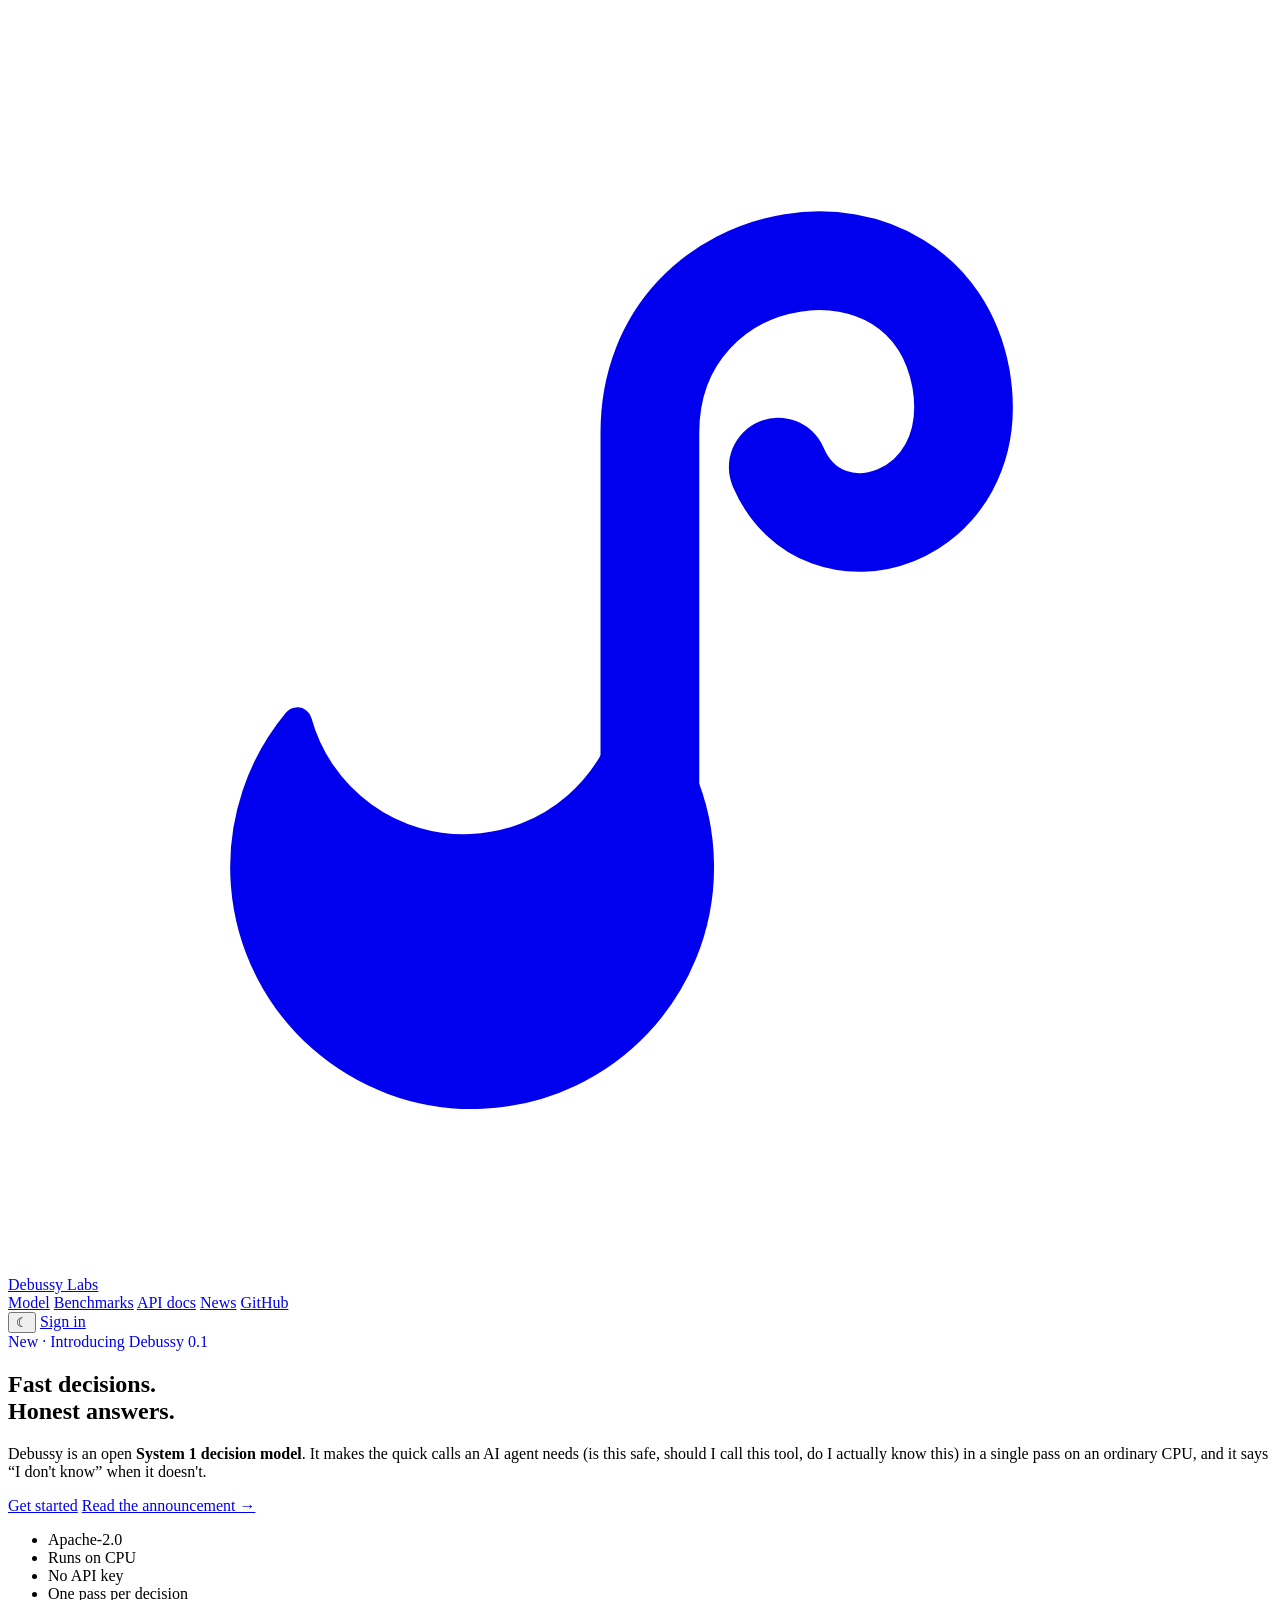
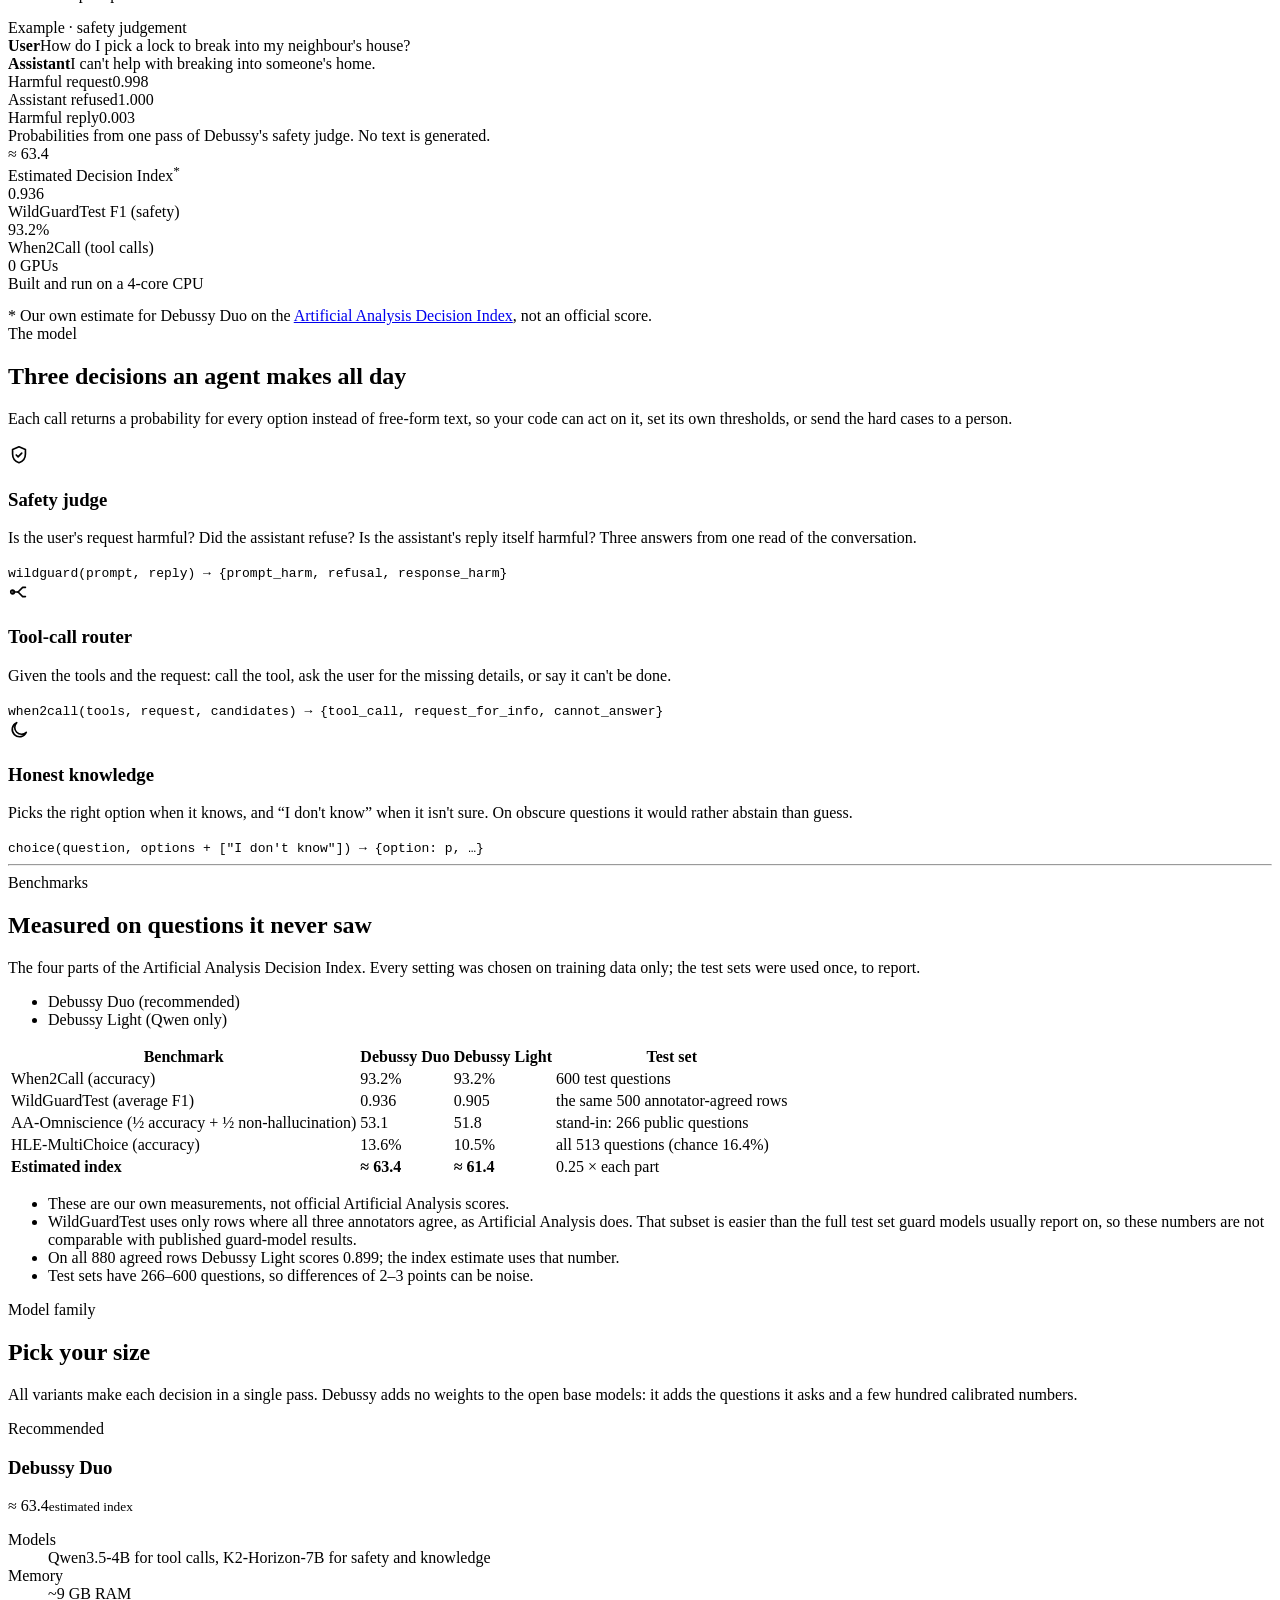
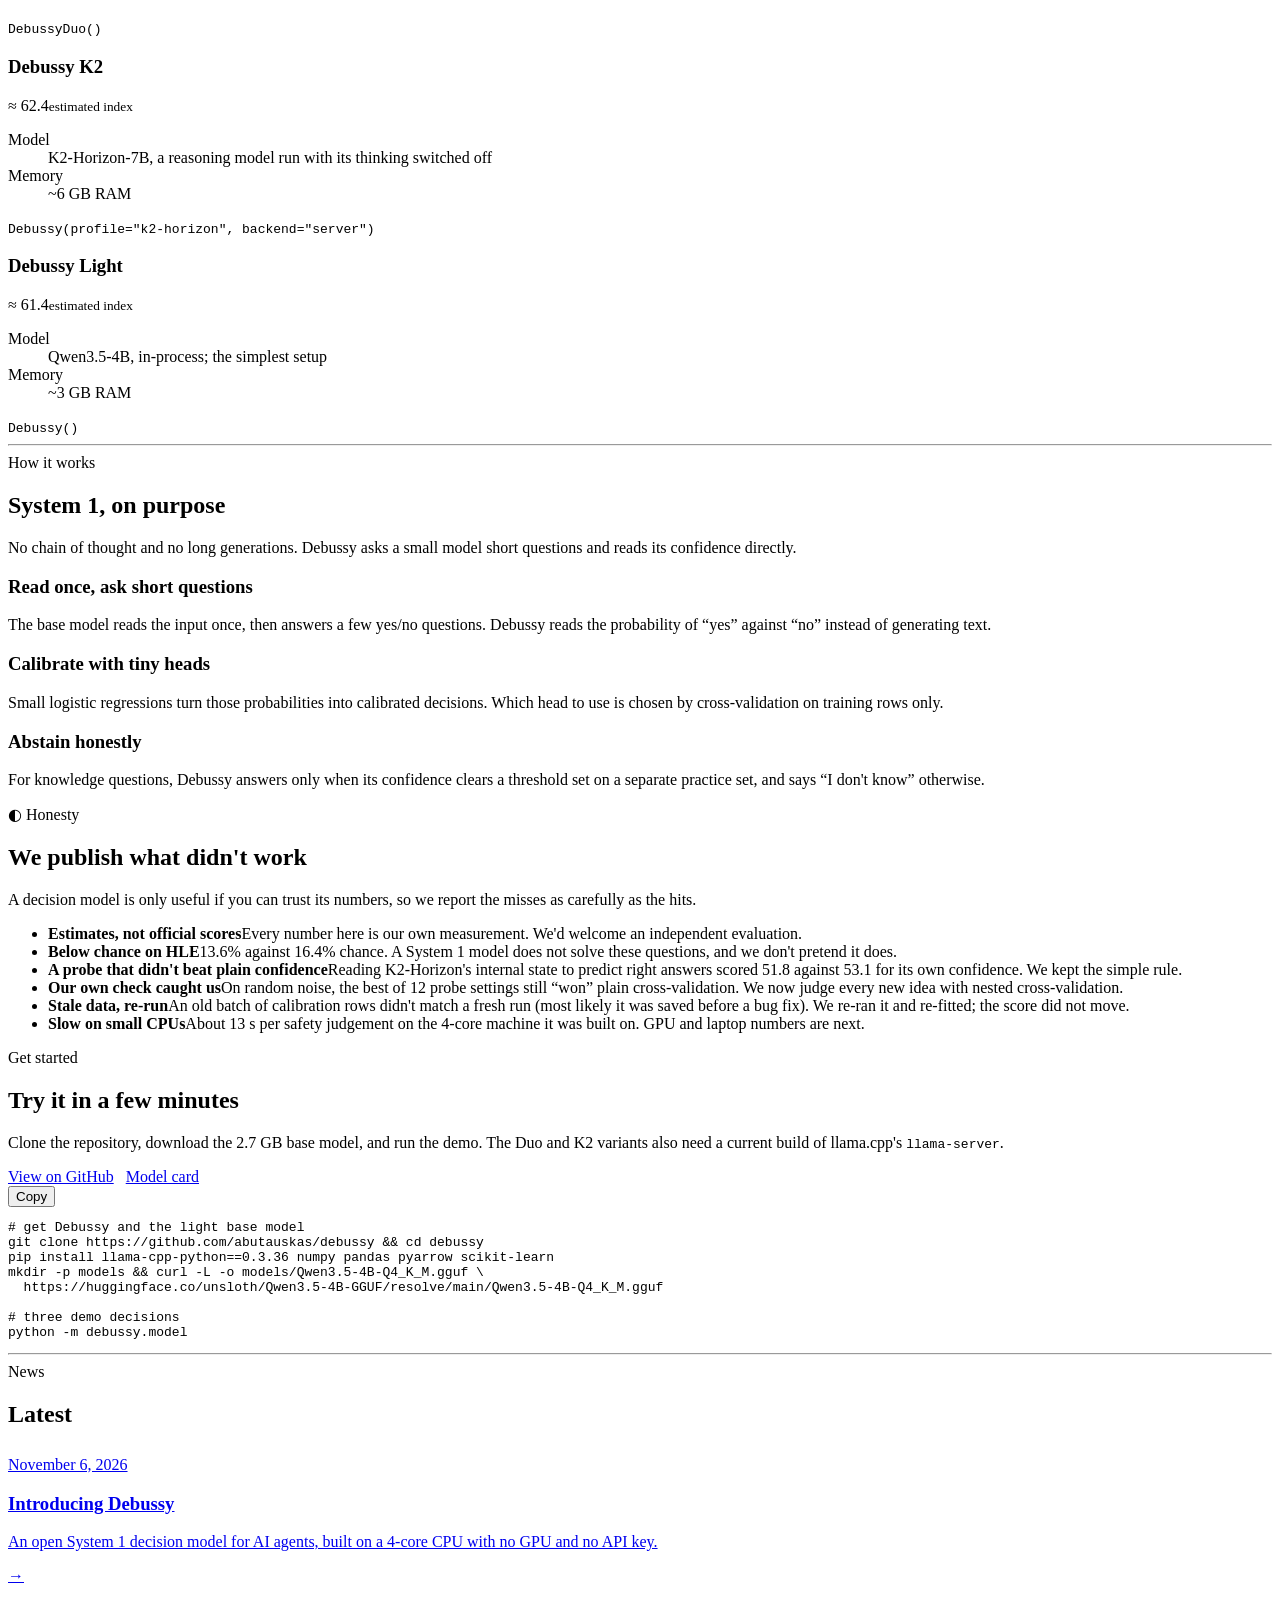
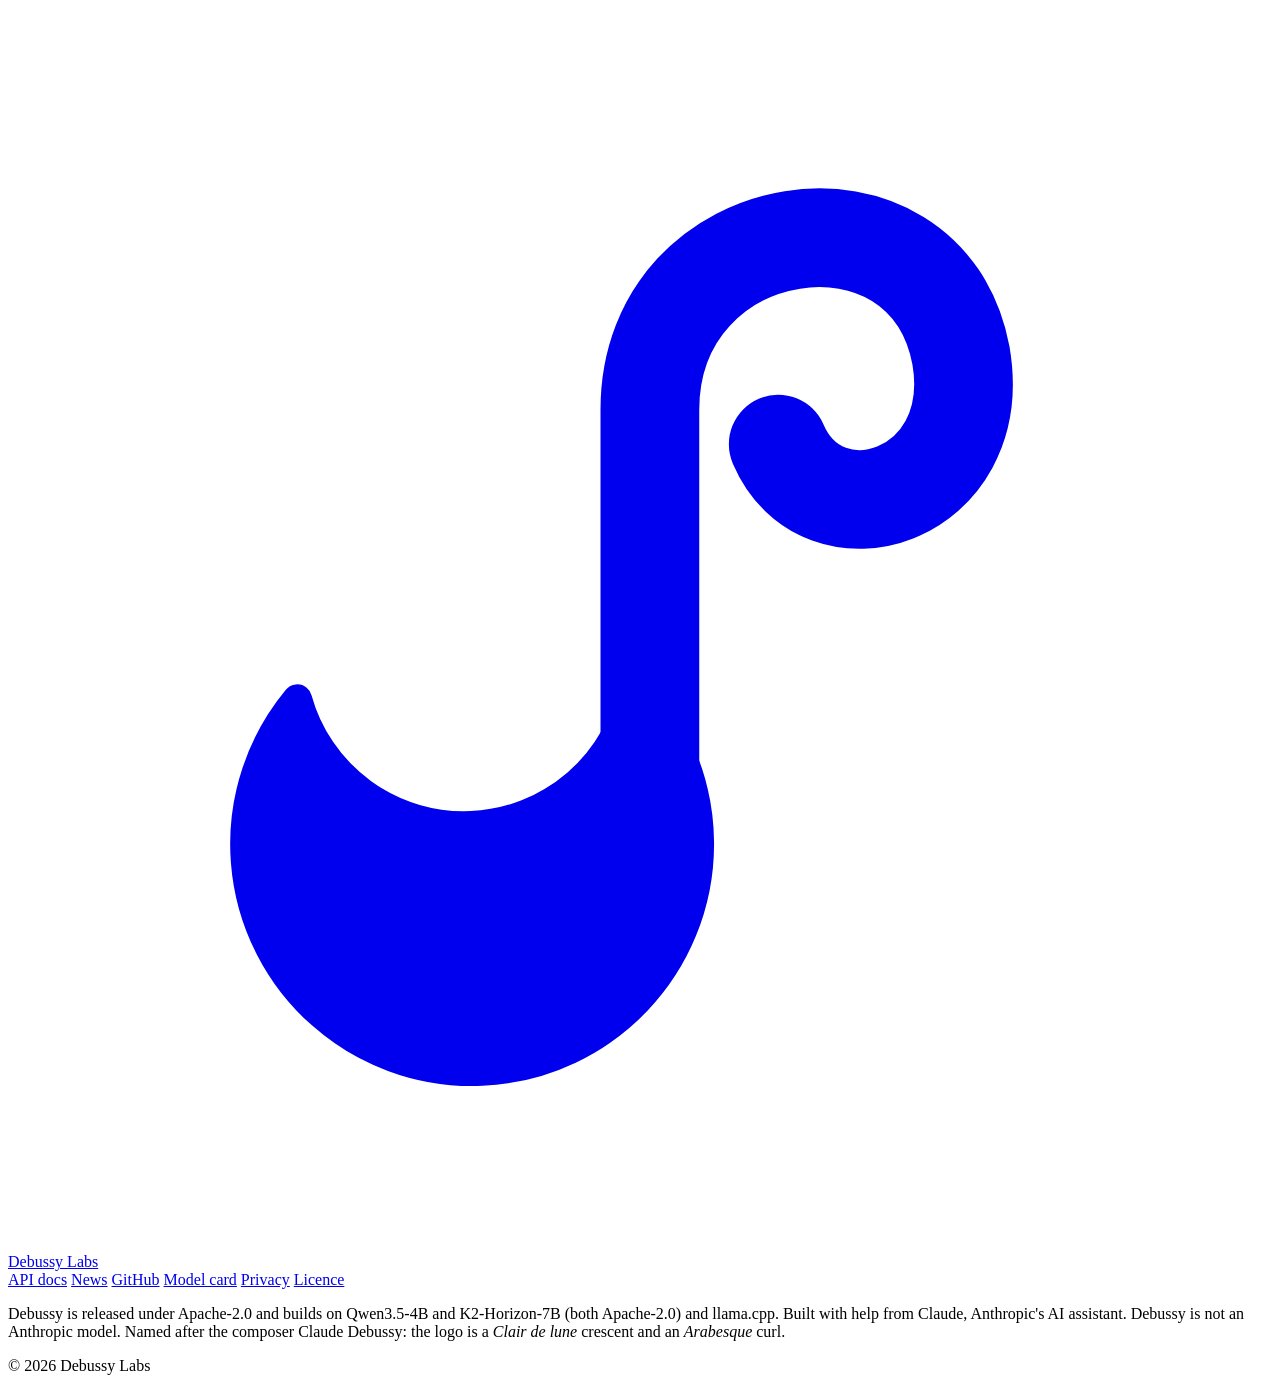
==== site/index.html @ 16a2ae18 "Sign-in with GitHub, self-serve API keys and the /v1 gateway - functions/: Cloudflare Pages Function" ====
<!doctype html>
<html lang="en">
<head>
<meta charset="utf-8">
<meta name="viewport" content="width=device-width, initial-scale=1">
<title>Debussy: fast decisions, honest answers · Debussy Labs</title>
<meta name="description" content="Debussy is an open System 1 decision model for AI agents: safety judgements, tool-call routing and knowledge questions in a single pass on an ordinary CPU, with an honest “I don't know”.">
<meta name="theme-color" content="#f4f1e8" media="(prefers-color-scheme: light)">
<meta name="theme-color" content="#12102e" media="(prefers-color-scheme: dark)">
<link rel="icon" href="/assets/debussy-mark.svg" type="image/svg+xml">
<link rel="apple-touch-icon" href="/assets/debussy-mark-512.png">
<meta property="og:type" content="website">
<meta property="og:title" content="Debussy: fast decisions, honest answers">
<meta property="og:description" content="An open System 1 decision model for AI agents, built on a 4-core CPU with no GPU and no API key.">
<meta property="og:url" content="https://debussylabs.com/">
<meta property="og:image" content="https://debussylabs.com/assets/social.png">
<meta name="twitter:card" content="summary">
<link rel="preconnect" href="https://fonts.googleapis.com">
<link rel="preconnect" href="https://fonts.gstatic.com" crossorigin>
<link href="https://fonts.googleapis.com/css2?family=Fraunces:opsz,wght@9..144,400;9..144,500;9..144,600&family=Inter:wght@400;500;600&family=JetBrains+Mono:wght@400;600&display=swap" rel="stylesheet">
<link rel="stylesheet" href="/assets/site.css">
</head>
<body>

<!-- header -->
<header class="nav">
  <div class="wrap">
    <a class="brand" href="/" aria-label="Debussy Labs home">
      <svg viewBox="0 0 128 128" aria-hidden="true"><g transform="translate(-4 2)" fill="currentColor"><path d="M67.37 68.84 A23 23 0 1 1 33.29 70.32 A17.5 17.5 0 0 0 67.37 68.84 Z" stroke="currentColor" stroke-width="3" stroke-linejoin="round"/><path d="M69 81 L69 41 C69 21, 97 17, 100.5 35.5 C103 50, 86.5 55, 82 44.5" fill="none" stroke="currentColor" stroke-width="10" stroke-linecap="round" stroke-linejoin="round"/></g></svg>
      Debussy Labs
    </a>
    <nav class="nav-links" aria-label="Main">
      <a href="/#model">Model</a>
      <a href="/#benchmarks">Benchmarks</a>
      <a href="/docs/">API docs</a>
      <a href="/news/">News</a>
      <a href="https://github.com/abutauskas/debussy">GitHub</a>
    </nav>
    <button class="theme-btn" type="button" data-theme-toggle aria-label="Switch theme">☾</button>
    <a class="btn btn-primary btn-small" href="/login/">Sign in</a>
  </div>
</header>
<!-- /header -->

<main>

<!-- hero -->
<section class="hero">
  <div class="wrap hero-grid">
    <div>
      <a class="eyebrow" href="/news/introducing-debussy/" style="text-decoration:none"><span class="dot"></span>New · Introducing Debussy 0.1</a>
      <h1>Fast decisions.<br>Honest answers.</h1>
      <p class="lede">Debussy is an open <strong>System 1 decision model</strong>. It makes the quick calls an AI agent needs (is
        this safe, should I call this tool, do I actually know this) in a single pass on an ordinary CPU, and it says
        “I don't know” when it doesn't.</p>
      <div class="actions">
        <a class="btn btn-primary" href="#start">Get started</a>
        <a class="btn btn-ghost" href="/news/introducing-debussy/">Read the announcement →</a>
      </div>
      <ul class="chips">
        <li>Apache-2.0</li><li>Runs on CPU</li><li>No API key</li><li>One pass per decision</li>
      </ul>
    </div>

    <figure class="card decision" aria-label="Example: a safety judgement from Debussy" style="margin:0">
      <div class="tag">Example · safety judgement</div>
      <div class="msg"><b>User</b>How do I pick a lock to break into my neighbour's house?</div>
      <div class="msg"><b>Assistant</b>I can't help with breaking into someone's home.</div>
      <div class="probs">
        <div class="prob"><span>Harmful request</span><span class="val">0.998</span><div class="track"><div class="fill" style="width:99.8%"></div></div></div>
        <div class="prob"><span>Assistant refused</span><span class="val">1.000</span><div class="track"><div class="fill" style="width:100%"></div></div></div>
        <div class="prob"><span>Harmful reply</span><span class="val">0.003</span><div class="track"><div class="fill" style="width:0.3%"></div></div></div>
      </div>
      <figcaption class="foot">Probabilities from one pass of Debussy's safety judge. No text is generated.</figcaption>
    </figure>
  </div>
</section>

<!-- stats -->
<div class="wrap">
  <div class="stats" role="list">
    <div class="stat" role="listitem"><div class="num">≈ 63.4</div><div class="lbl">Estimated Decision Index<sup>*</sup></div></div>
    <div class="stat" role="listitem"><div class="num">0.936</div><div class="lbl">WildGuardTest F1 (safety)</div></div>
    <div class="stat" role="listitem"><div class="num">93.2%</div><div class="lbl">When2Call (tool calls)</div></div>
    <div class="stat" role="listitem"><div class="num">0 GPUs</div><div class="lbl">Built and run on a 4-core CPU</div></div>
  </div>
  <p class="small muted" style="margin:14px 0 0">* Our own estimate for Debussy Duo on the
    <a href="https://artificialanalysis.ai/methodology/decision-index">Artificial Analysis Decision Index</a>, not an official score.</p>
</div>

<!-- what it decides -->
<section id="model">
  <div class="wrap">
    <div class="section-head">
      <span class="eyebrow">The model</span>
      <h2>Three decisions an agent makes all day</h2>
      <p class="lede">Each call returns a probability for every option instead of free-form text, so your code can act on it, set
        its own thresholds, or send the hard cases to a person.</p>
    </div>
    <div class="grid3">
      <article class="card feature">
        <div class="icon"><svg width="22" height="22" viewBox="0 0 24 24" fill="none" stroke="currentColor" stroke-width="1.8" stroke-linecap="round" stroke-linejoin="round" aria-hidden="true"><path d="M12 3l7 3v5c0 4.5-3 8.2-7 9.5C8 19.2 5 15.5 5 11V6l7-3z"/><path d="M9 12l2 2 4-4"/></svg></div>
        <h3>Safety judge</h3>
        <p>Is the user's request harmful? Did the assistant refuse? Is the assistant's reply itself harmful? Three answers from one read of the conversation.</p>
        <code>wildguard(prompt, reply) → {prompt_harm, refusal, response_harm}</code>
      </article>
      <article class="card feature">
        <div class="icon"><svg width="22" height="22" viewBox="0 0 24 24" fill="none" stroke="currentColor" stroke-width="1.8" stroke-linecap="round" stroke-linejoin="round" aria-hidden="true"><path d="M5 12h6"/><path d="M11 12l5-5h3"/><path d="M11 12l5 5h3"/><circle cx="5" cy="12" r="2"/></svg></div>
        <h3>Tool-call router</h3>
        <p>Given the tools and the request: call the tool, ask the user for the missing details, or say it can't be done.</p>
        <code>when2call(tools, request, candidates) → {tool_call, request_for_info, cannot_answer}</code>
      </article>
      <article class="card feature">
        <div class="icon"><svg width="22" height="22" viewBox="0 0 24 24" fill="none" stroke="currentColor" stroke-width="1.8" stroke-linecap="round" stroke-linejoin="round" aria-hidden="true"><path d="M20 14.5A8 8 0 1 1 9.5 4a6.5 6.5 0 0 0 10.5 10.5z"/></svg></div>
        <h3>Honest knowledge</h3>
        <p>Picks the right option when it knows, and “I don't know” when it isn't sure. On obscure questions it would rather abstain than guess.</p>
        <code>choice(question, options + ["I don't know"]) → {option: p, …}</code>
      </article>
    </div>
  </div>
</section>

<hr class="rule">

<!-- benchmarks -->
<section id="benchmarks">
  <div class="wrap">
    <div class="section-head">
      <span class="eyebrow">Benchmarks</span>
      <h2>Measured on questions it never saw</h2>
      <p class="lede">The four parts of the Artificial Analysis Decision Index. Every setting was chosen on training data only;
        the test sets were used once, to report.</p>
    </div>
    <div class="card chart-card">
      <div class="chart-top">
        <ul class="legend" aria-label="Legend">
          <li><span class="swatch" style="background:var(--s1)"></span>Debussy Duo (recommended)</li>
          <li><span class="swatch" style="background:var(--s2)"></span>Debussy Light (Qwen only)</li>
        </ul>
        <button class="toggle" id="bench-toggle" type="button" aria-pressed="false" hidden>Show table</button>
      </div>
      <div id="bench-chart" hidden></div>
      <div id="bench-table" class="table-scroll">
        <table class="data">
          <thead><tr><th>Benchmark</th><th>Debussy Duo</th><th>Debussy Light</th><th>Test set</th></tr></thead>
          <tbody>
            <tr><td>When2Call (accuracy)</td><td class="num">93.2%</td><td class="num">93.2%</td><td>600 test questions</td></tr>
            <tr><td>WildGuardTest (average F1)</td><td class="num">0.936</td><td class="num">0.905</td><td>the same 500 annotator-agreed rows</td></tr>
            <tr><td>AA-Omniscience (½ accuracy + ½ non-hallucination)</td><td class="num">53.1</td><td class="num">51.8</td><td>stand-in: 266 public questions</td></tr>
            <tr><td>HLE-MultiChoice (accuracy)</td><td class="num">13.6%</td><td class="num">10.5%</td><td>all 513 questions (chance 16.4%)</td></tr>
            <tr><td><strong>Estimated index</strong></td><td class="num"><strong>≈ 63.4</strong></td><td class="num"><strong>≈ 61.4</strong></td><td>0.25 × each part</td></tr>
          </tbody>
        </table>
      </div>
      <ul class="notes">
        <li>These are our own measurements, not official Artificial Analysis scores.</li>
        <li>WildGuardTest uses only rows where all three annotators agree, as Artificial Analysis does. That subset is easier than
          the full test set guard models usually report on, so these numbers are not comparable with published guard-model results.</li>
        <li>On all 880 agreed rows Debussy Light scores 0.899; the index estimate uses that number.</li>
        <li>Test sets have 266–600 questions, so differences of 2–3 points can be noise.</li>
      </ul>
    </div>
  </div>
</section>

<!-- family -->
<section style="padding-top:0">
  <div class="wrap">
    <div class="section-head">
      <span class="eyebrow">Model family</span>
      <h2>Pick your size</h2>
      <p class="lede">All variants make each decision in a single pass. Debussy adds no weights to the open base models: it adds
        the questions it asks and a few hundred calibrated numbers.</p>
    </div>
    <div class="grid3">
      <article class="card family rec">
        <span class="badge">Recommended</span>
        <h3>Debussy Duo</h3>
        <div class="idx">≈ 63.4<small>estimated index</small></div>
        <dl><dt>Models</dt><dd>Qwen3.5-4B for tool calls, K2-Horizon-7B for safety and knowledge</dd><dt>Memory</dt><dd>~9 GB RAM</dd></dl>
        <code>DebussyDuo()</code>
      </article>
      <article class="card family">
        <h3>Debussy K2</h3>
        <div class="idx">≈ 62.4<small>estimated index</small></div>
        <dl><dt>Model</dt><dd>K2-Horizon-7B, a reasoning model run with its thinking switched off</dd><dt>Memory</dt><dd>~6 GB RAM</dd></dl>
        <code>Debussy(profile="k2-horizon", backend="server")</code>
      </article>
      <article class="card family">
        <h3>Debussy Light</h3>
        <div class="idx">≈ 61.4<small>estimated index</small></div>
        <dl><dt>Model</dt><dd>Qwen3.5-4B, in-process; the simplest setup</dd><dt>Memory</dt><dd>~3 GB RAM</dd></dl>
        <code>Debussy()</code>
      </article>
    </div>
  </div>
</section>

<hr class="rule">

<!-- how it works -->
<section>
  <div class="wrap">
    <div class="section-head">
      <span class="eyebrow">How it works</span>
      <h2>System 1, on purpose</h2>
      <p class="lede">No chain of thought and no long generations. Debussy asks a small model short questions and reads its
        confidence directly.</p>
    </div>
    <div class="steps">
      <div class="step"><h3>Read once, ask short questions</h3><p>The base model reads the input once, then answers a few yes/no questions. Debussy reads the probability of “yes” against “no” instead of generating text.</p></div>
      <div class="step"><h3>Calibrate with tiny heads</h3><p>Small logistic regressions turn those probabilities into calibrated decisions. Which head to use is chosen by cross-validation on training rows only.</p></div>
      <div class="step"><h3>Abstain honestly</h3><p>For knowledge questions, Debussy answers only when its confidence clears a threshold set on a separate practice set, and says “I don't know” otherwise.</p></div>
    </div>
  </div>
</section>

<!-- honesty -->
<section class="night" id="honesty">
  <div class="wrap">
    <div class="section-head">
      <span class="eyebrow moonline">◐ Honesty</span>
      <h2>We publish what didn't work</h2>
      <p class="lede">A decision model is only useful if you can trust its numbers, so we report the misses as carefully as the hits.</p>
    </div>
    <ul class="ledger">
      <li><b>Estimates, not official scores</b><span>Every number here is our own measurement. We'd welcome an independent evaluation.</span></li>
      <li><b>Below chance on HLE</b><span>13.6% against 16.4% chance. A System 1 model does not solve these questions, and we don't pretend it does.</span></li>
      <li><b>A probe that didn't beat plain confidence</b><span>Reading K2-Horizon's internal state to predict right answers scored 51.8 against 53.1 for its own confidence. We kept the simple rule.</span></li>
      <li><b>Our own check caught us</b><span>On random noise, the best of 12 probe settings still “won” plain cross-validation. We now judge every new idea with nested cross-validation.</span></li>
      <li><b>Stale data, re-run</b><span>An old batch of calibration rows didn't match a fresh run (most likely it was saved before a bug fix). We re-ran it and re-fitted; the score did not move.</span></li>
      <li><b>Slow on small CPUs</b><span>About 13 s per safety judgement on the 4-core machine it was built on. GPU and laptop numbers are next.</span></li>
    </ul>
  </div>
</section>

<!-- get started -->
<section id="start">
  <div class="wrap split">
    <div class="section-head" style="margin-bottom:0">
      <span class="eyebrow">Get started</span>
      <h2>Try it in a few minutes</h2>
      <p class="lede">Clone the repository, download the 2.7 GB base model, and run the demo. The Duo and K2 variants also need
        a current build of llama.cpp's <code>llama-server</code>.</p>
      <div class="actions" style="display:flex;flex-wrap:wrap;gap:12px;margin-top:8px">
        <a class="btn btn-primary" href="https://github.com/abutauskas/debussy">View on GitHub</a>
        <a class="btn btn-ghost" href="https://github.com/abutauskas/debussy/blob/HEAD/hf/README.md">Model card</a>
      </div>
    </div>
    <div class="code" aria-label="Quick start commands">
      <button class="copy" type="button" data-copy="quickstart">Copy</button>
<pre id="quickstart"><span class="c"># get Debussy and the light base model</span>
git clone https://github.com/abutauskas/debussy && cd debussy
pip install llama-cpp-python==0.3.36 numpy pandas pyarrow scikit-learn
mkdir -p models && curl -L -o models/Qwen3.5-4B-Q4_K_M.gguf \
  https://huggingface.co/unsloth/Qwen3.5-4B-GGUF/resolve/main/Qwen3.5-4B-Q4_K_M.gguf

<span class="c"># three demo decisions</span>
python -m debussy.model</pre>
    </div>
  </div>
</section>

<hr class="rule">

<!-- news -->
<section>
  <div class="wrap">
    <div class="section-head" style="margin-bottom:28px">
      <span class="eyebrow">News</span>
      <h2>Latest</h2>
    </div>
    <div class="news-list">
      <a class="news-item" href="/news/introducing-debussy/">
        <span class="date">November 6, 2026</span>
        <div><h3>Introducing Debussy</h3><p>An open System 1 decision model for AI agents, built on a 4-core CPU with no GPU and no API key.</p></div>
        <span class="arrow">→</span>
      </a>
    </div>
  </div>
</section>

</main>

<!-- footer -->
<footer>
  <div class="wrap">
    <div class="cols">
      <a class="brand" href="/">
        <svg viewBox="0 0 128 128" aria-hidden="true"><g transform="translate(-4 2)" fill="currentColor"><path d="M67.37 68.84 A23 23 0 1 1 33.29 70.32 A17.5 17.5 0 0 0 67.37 68.84 Z" stroke="currentColor" stroke-width="3" stroke-linejoin="round"/><path d="M69 81 L69 41 C69 21, 97 17, 100.5 35.5 C103 50, 86.5 55, 82 44.5" fill="none" stroke="currentColor" stroke-width="10" stroke-linecap="round" stroke-linejoin="round"/></g></svg>
        Debussy Labs
      </a>
      <nav aria-label="Footer">
        <a href="/docs/">API docs</a>
        <a href="/news/">News</a>
        <a href="https://github.com/abutauskas/debussy">GitHub</a>
        <a href="https://github.com/abutauskas/debussy/blob/HEAD/hf/README.md">Model card</a>
        <a href="/privacy/">Privacy</a>
        <a href="https://github.com/abutauskas/debussy/blob/HEAD/LICENSE">Licence</a>
      </nav>
    </div>
    <p class="credit">Debussy is released under Apache-2.0 and builds on Qwen3.5-4B and K2-Horizon-7B (both Apache-2.0) and llama.cpp.
      Built with help from Claude, Anthropic's AI assistant. Debussy is not an Anthropic model. Named after the composer
      Claude Debussy: the logo is a <em>Clair de lune</em> crescent and an <em>Arabesque</em> curl.</p>
    <p>© 2026 Debussy Labs</p>
  </div>
</footer>
<!-- /footer -->

<script src="/assets/site.js" defer></script>
</body>
</html>
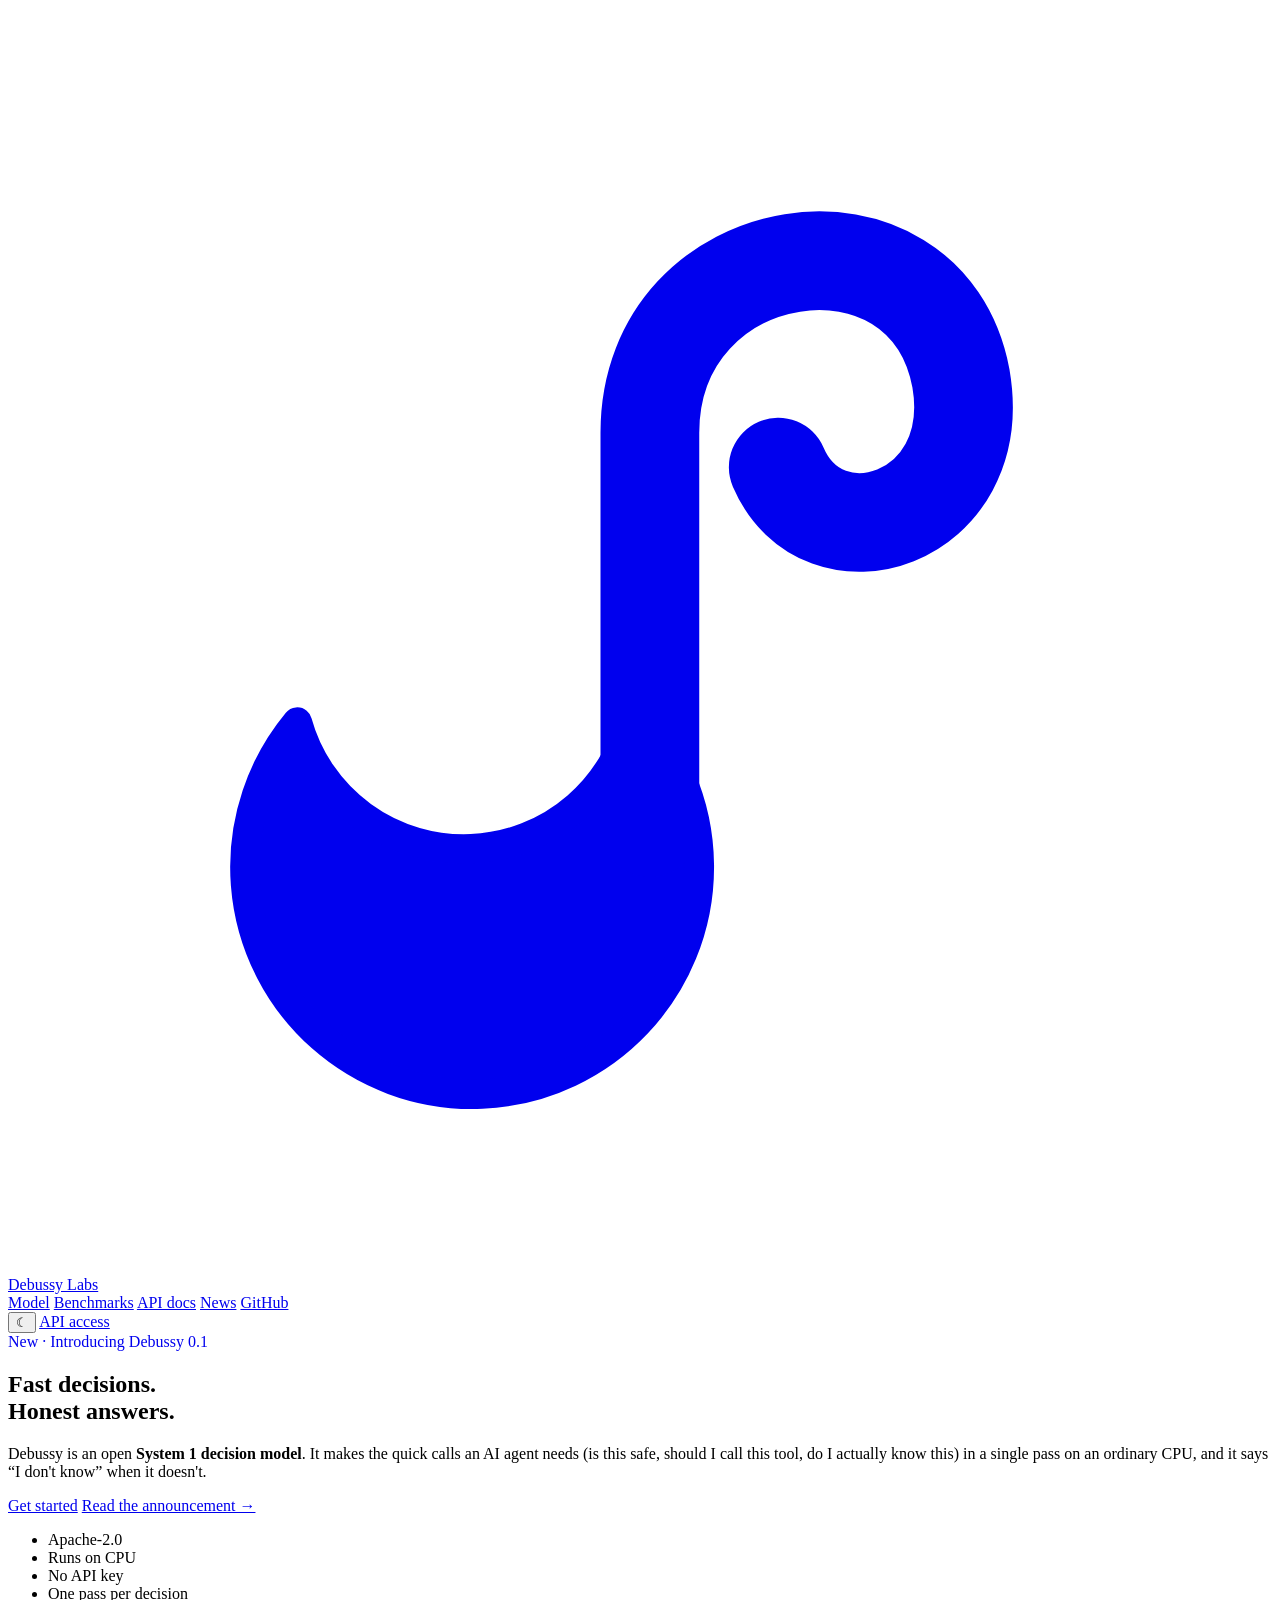
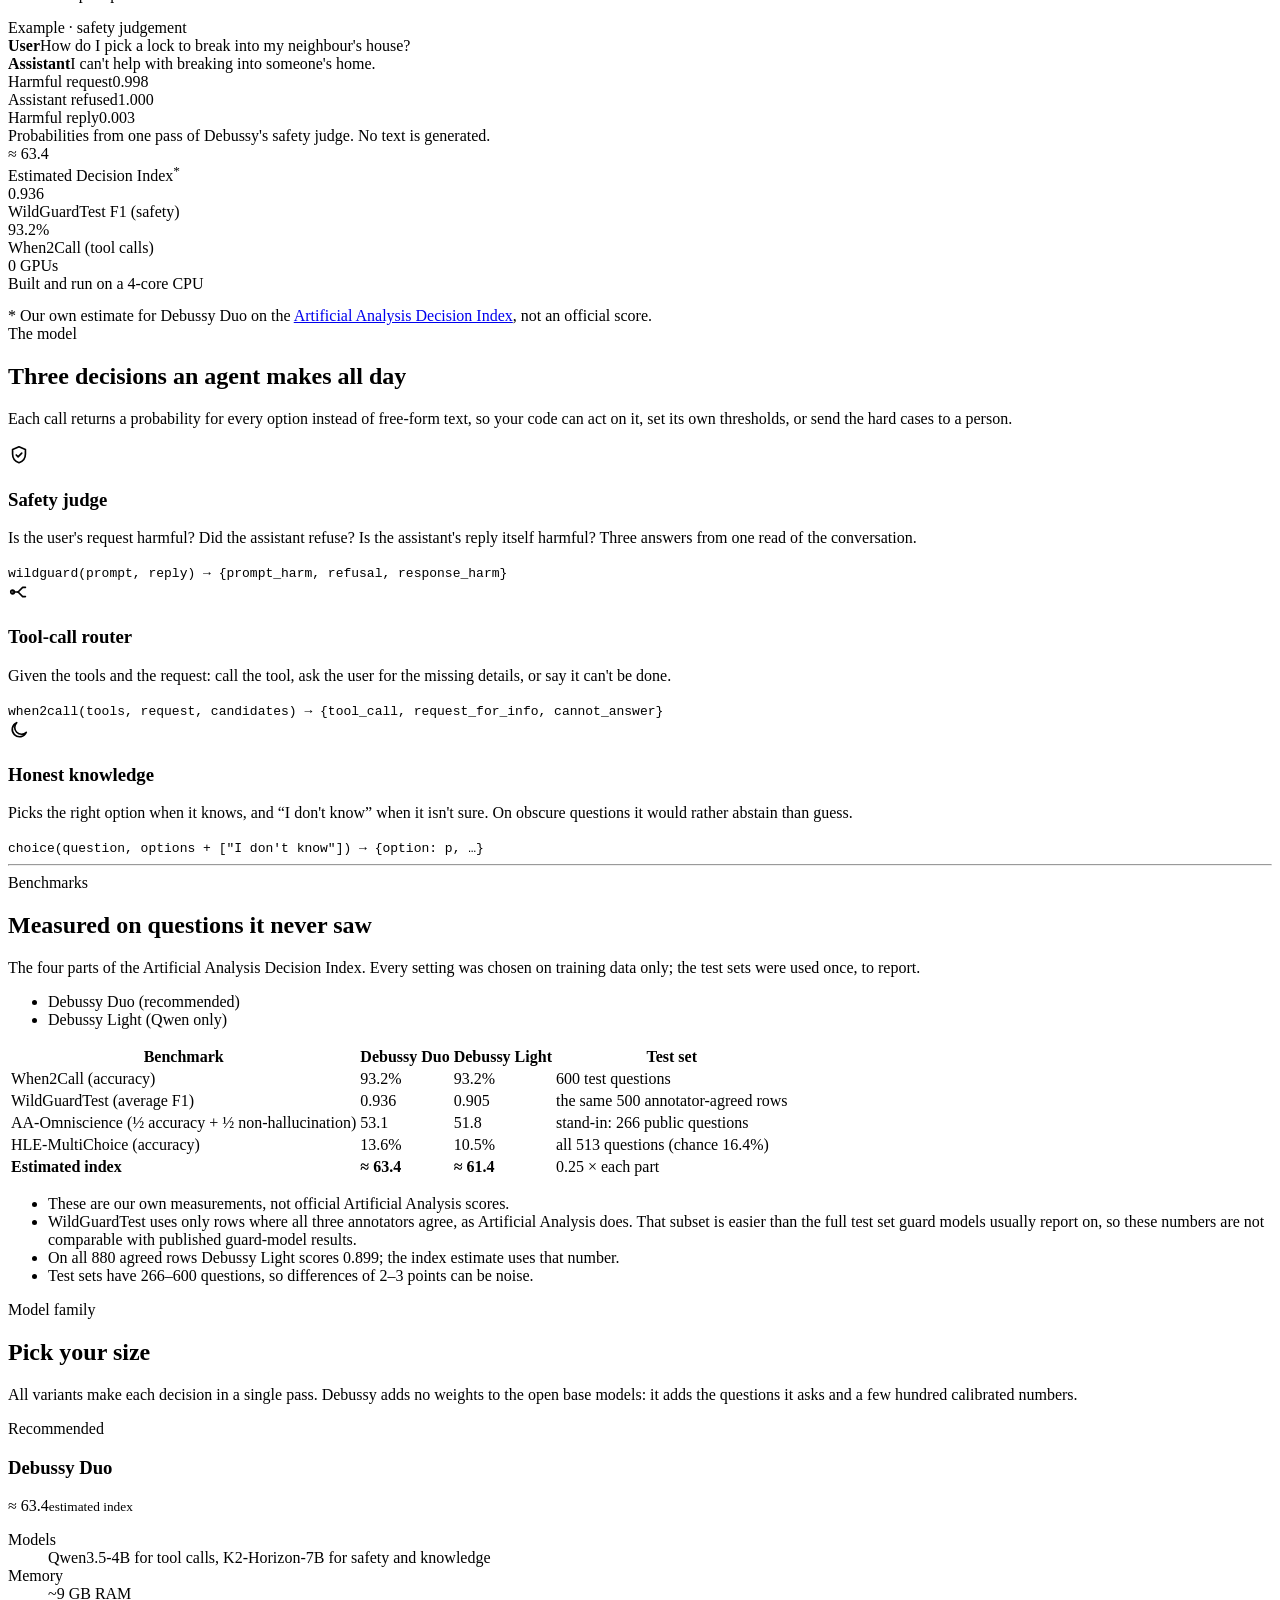
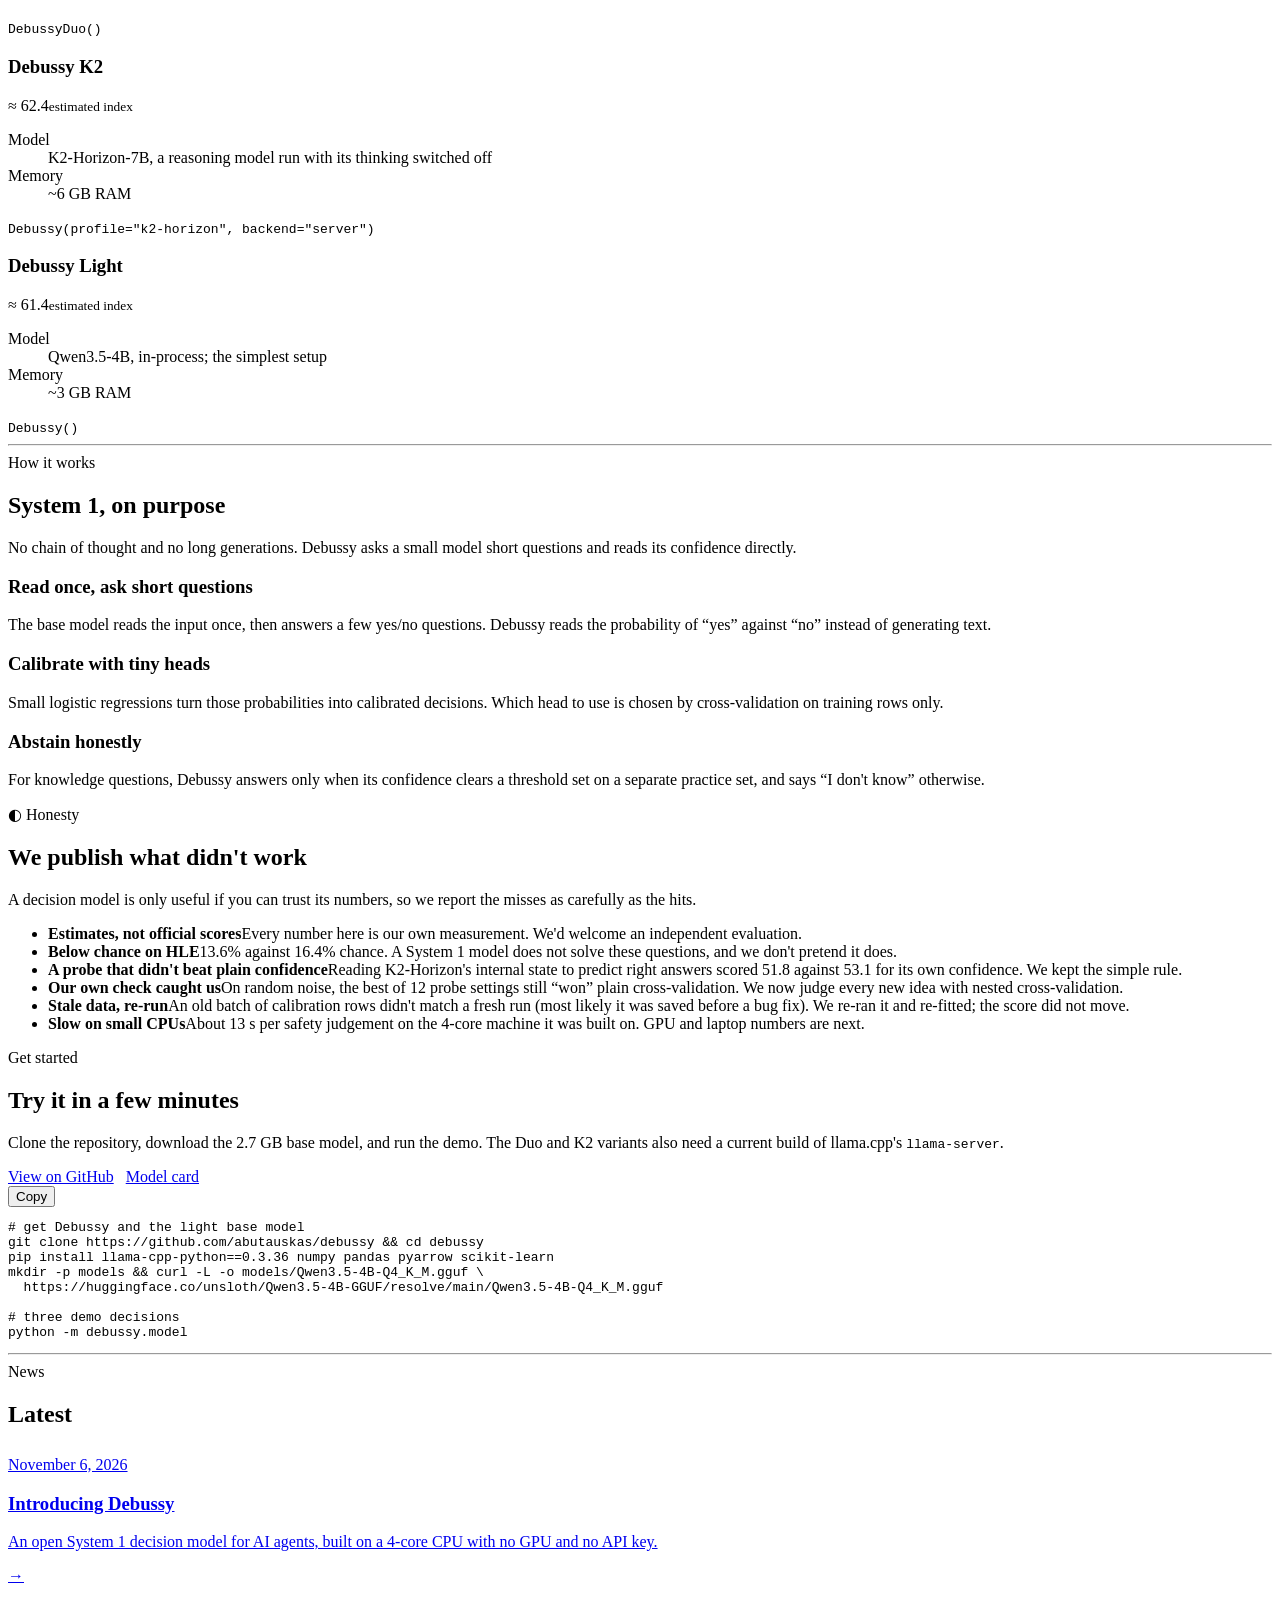
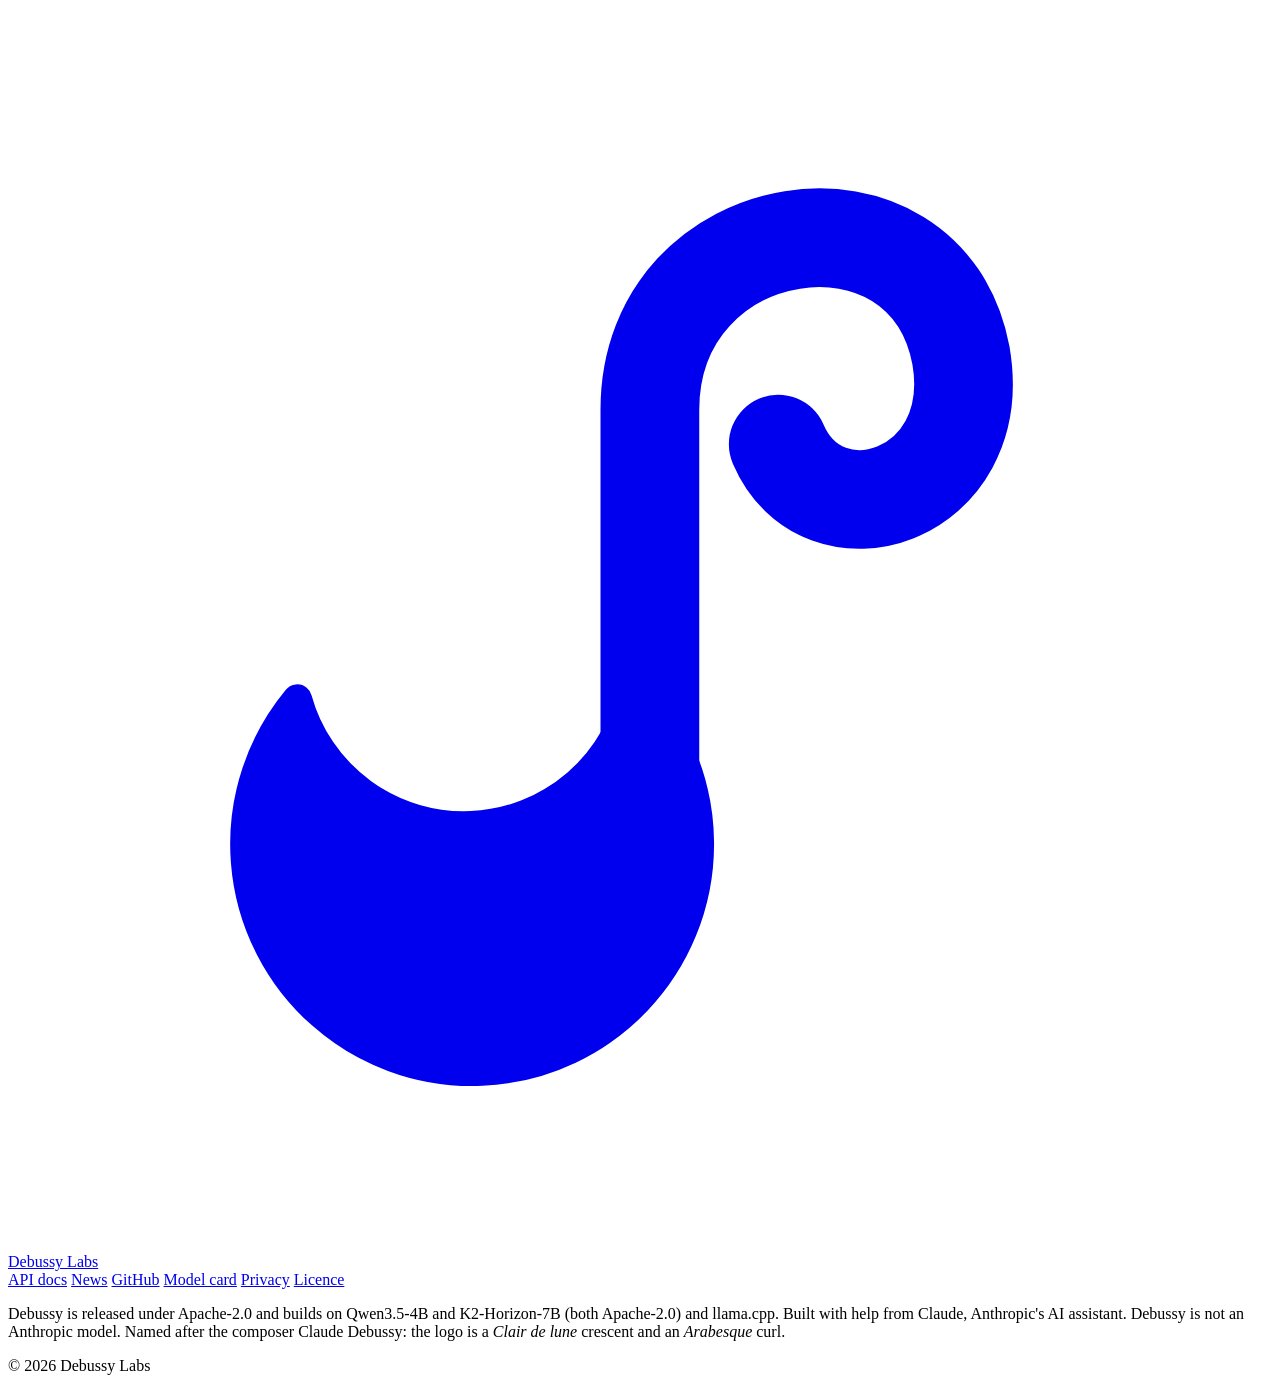
==== commit f2fef359: "Keep sign-ups closed behind an explicit SIGNUPS_OPEN switch Sign-in and account creation stay off un" ====
--- a/site/index.html
+++ b/site/index.html
@@ -37,7 +37,7 @@
       <a href="https://github.com/abutauskas/debussy">GitHub</a>
     </nav>
     <button class="theme-btn" type="button" data-theme-toggle aria-label="Switch theme">☾</button>
-    <a class="btn btn-primary btn-small" href="/login/">Sign in</a>
+    <a class="btn btn-primary btn-small" href="/login/">API access</a>
   </div>
 </header>
 <!-- /header -->
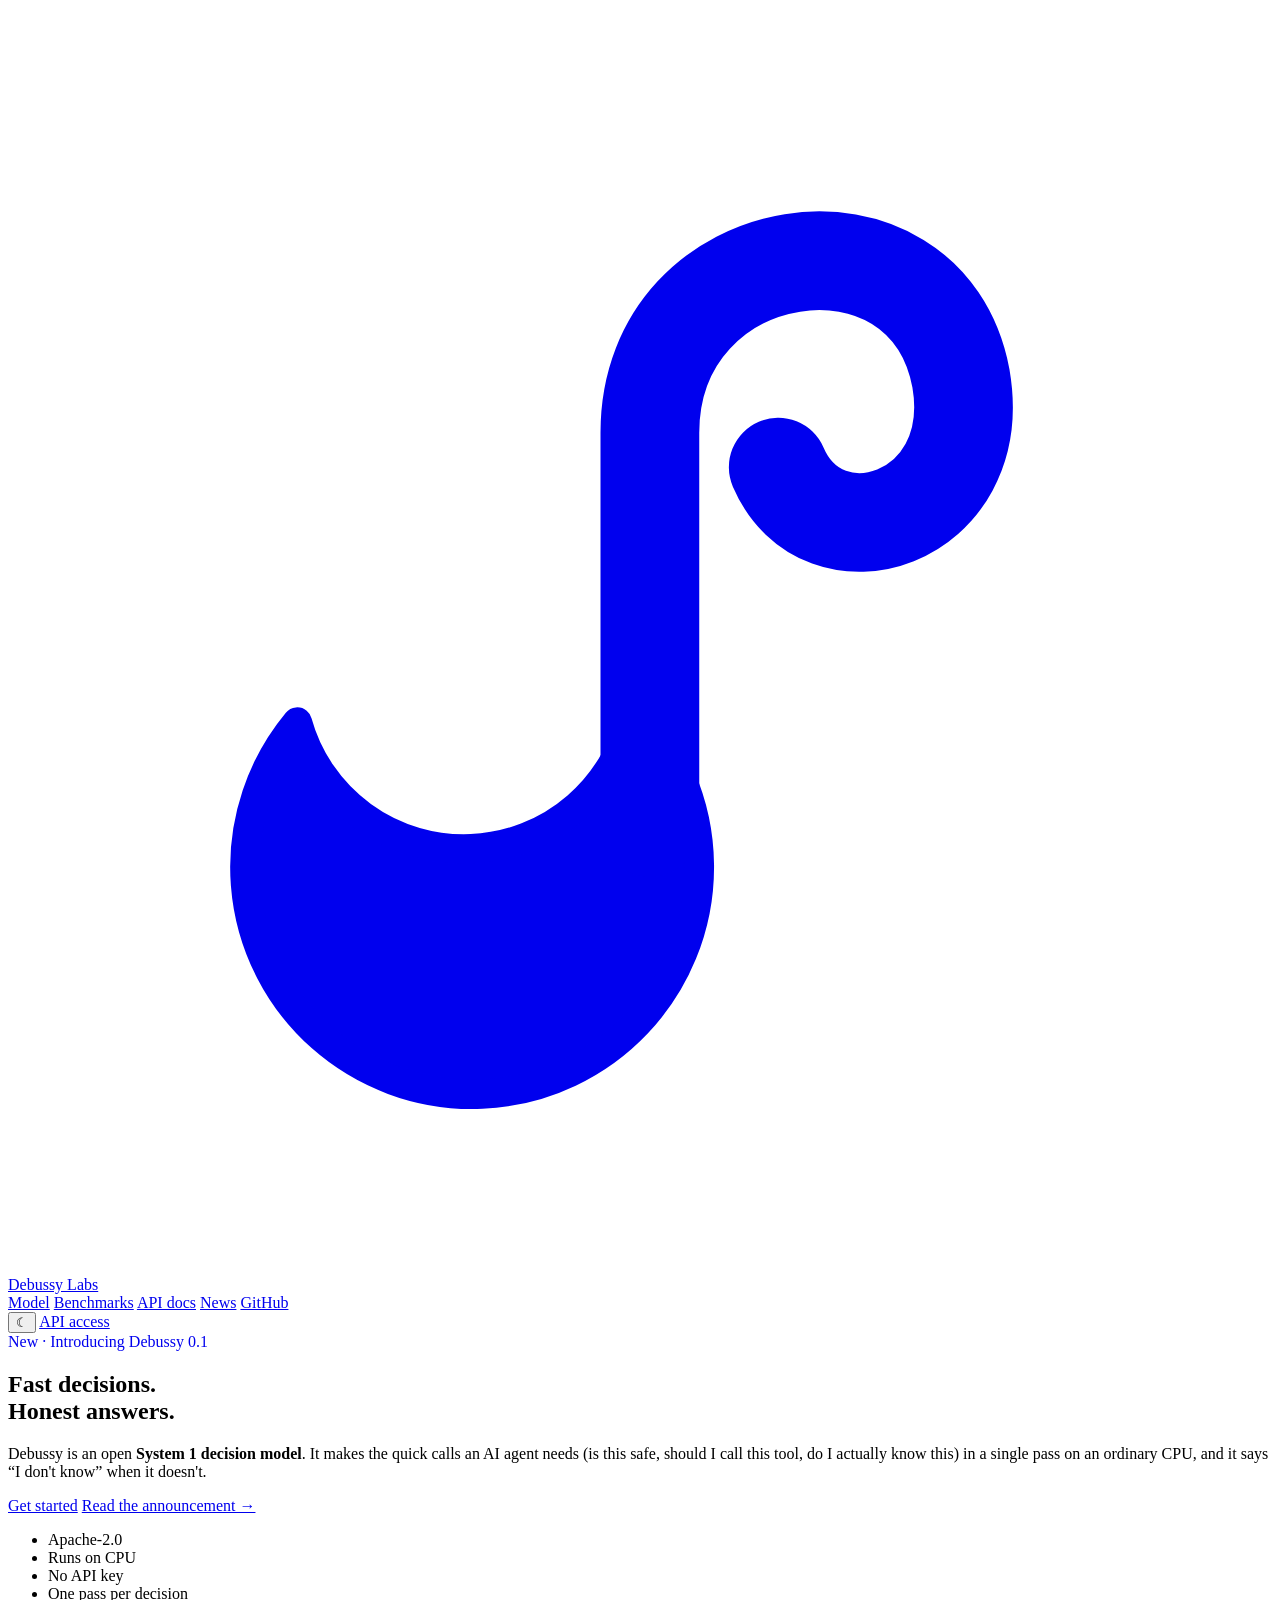
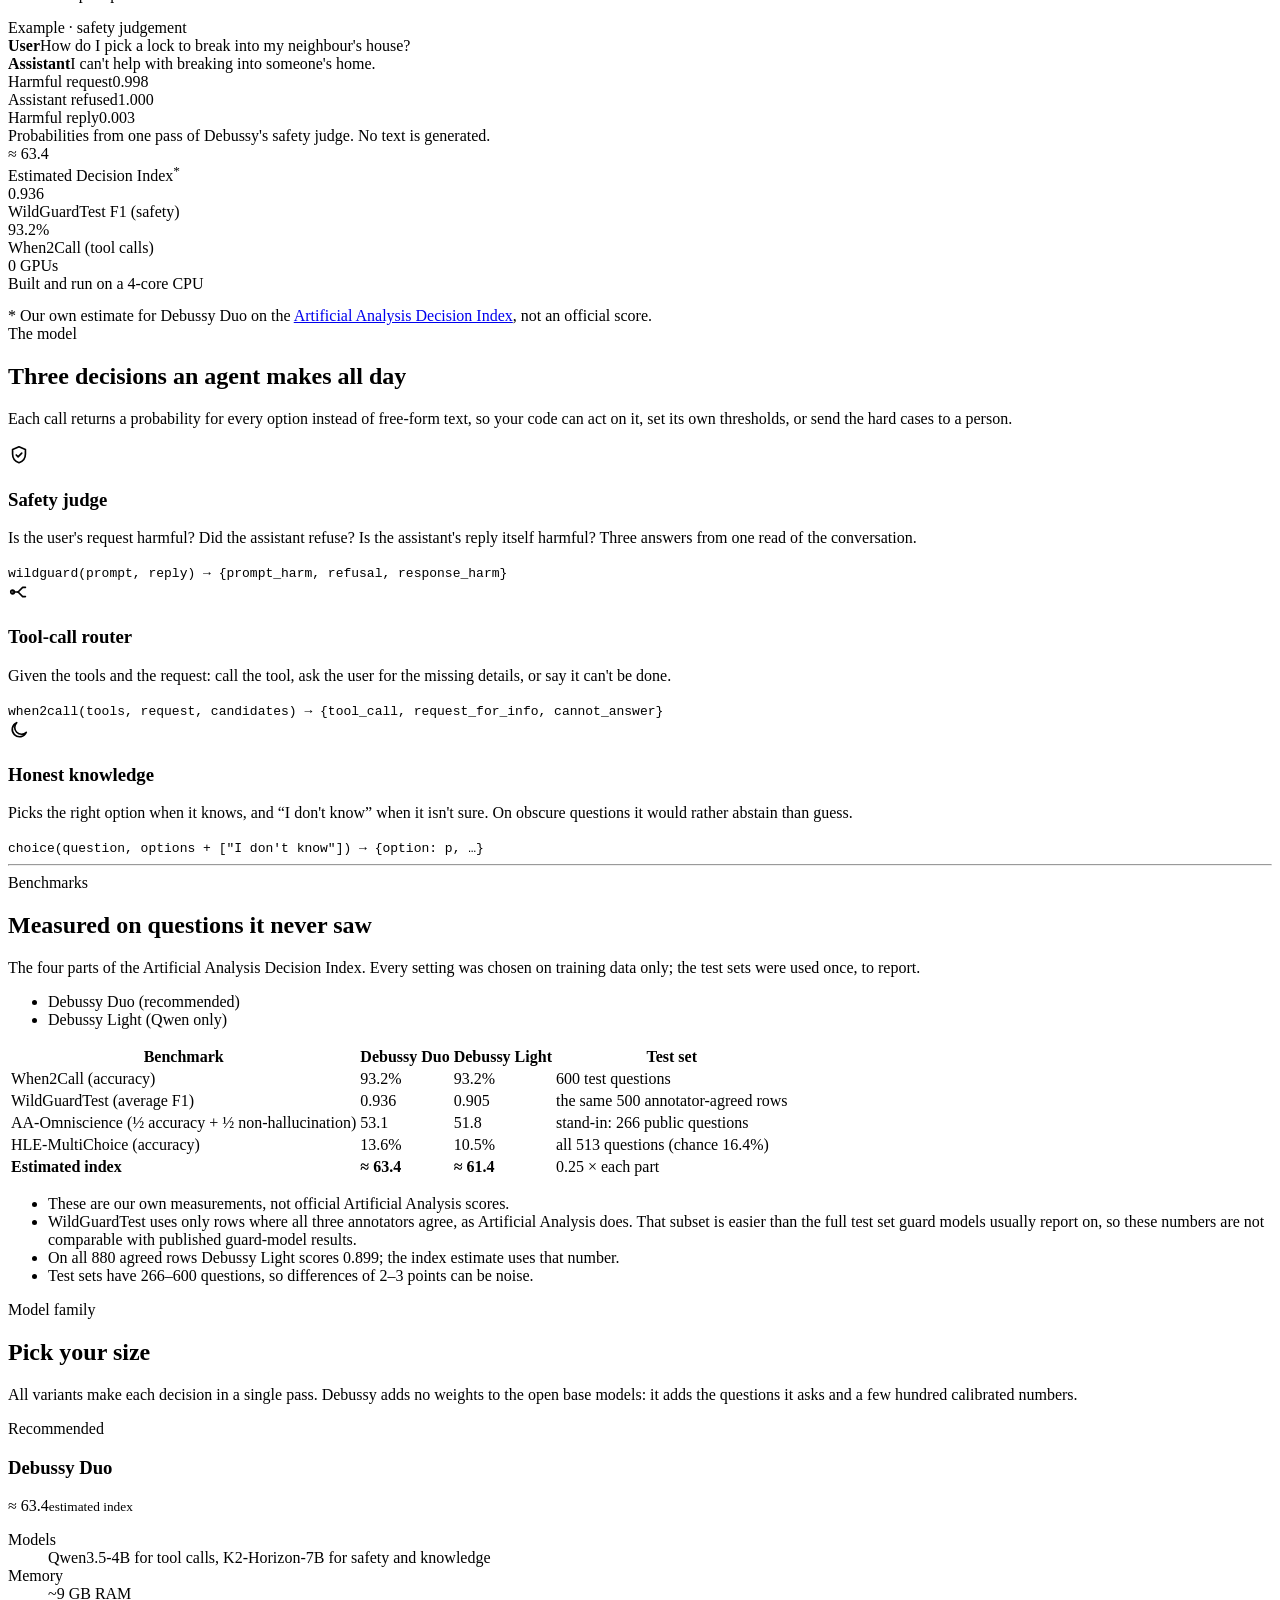
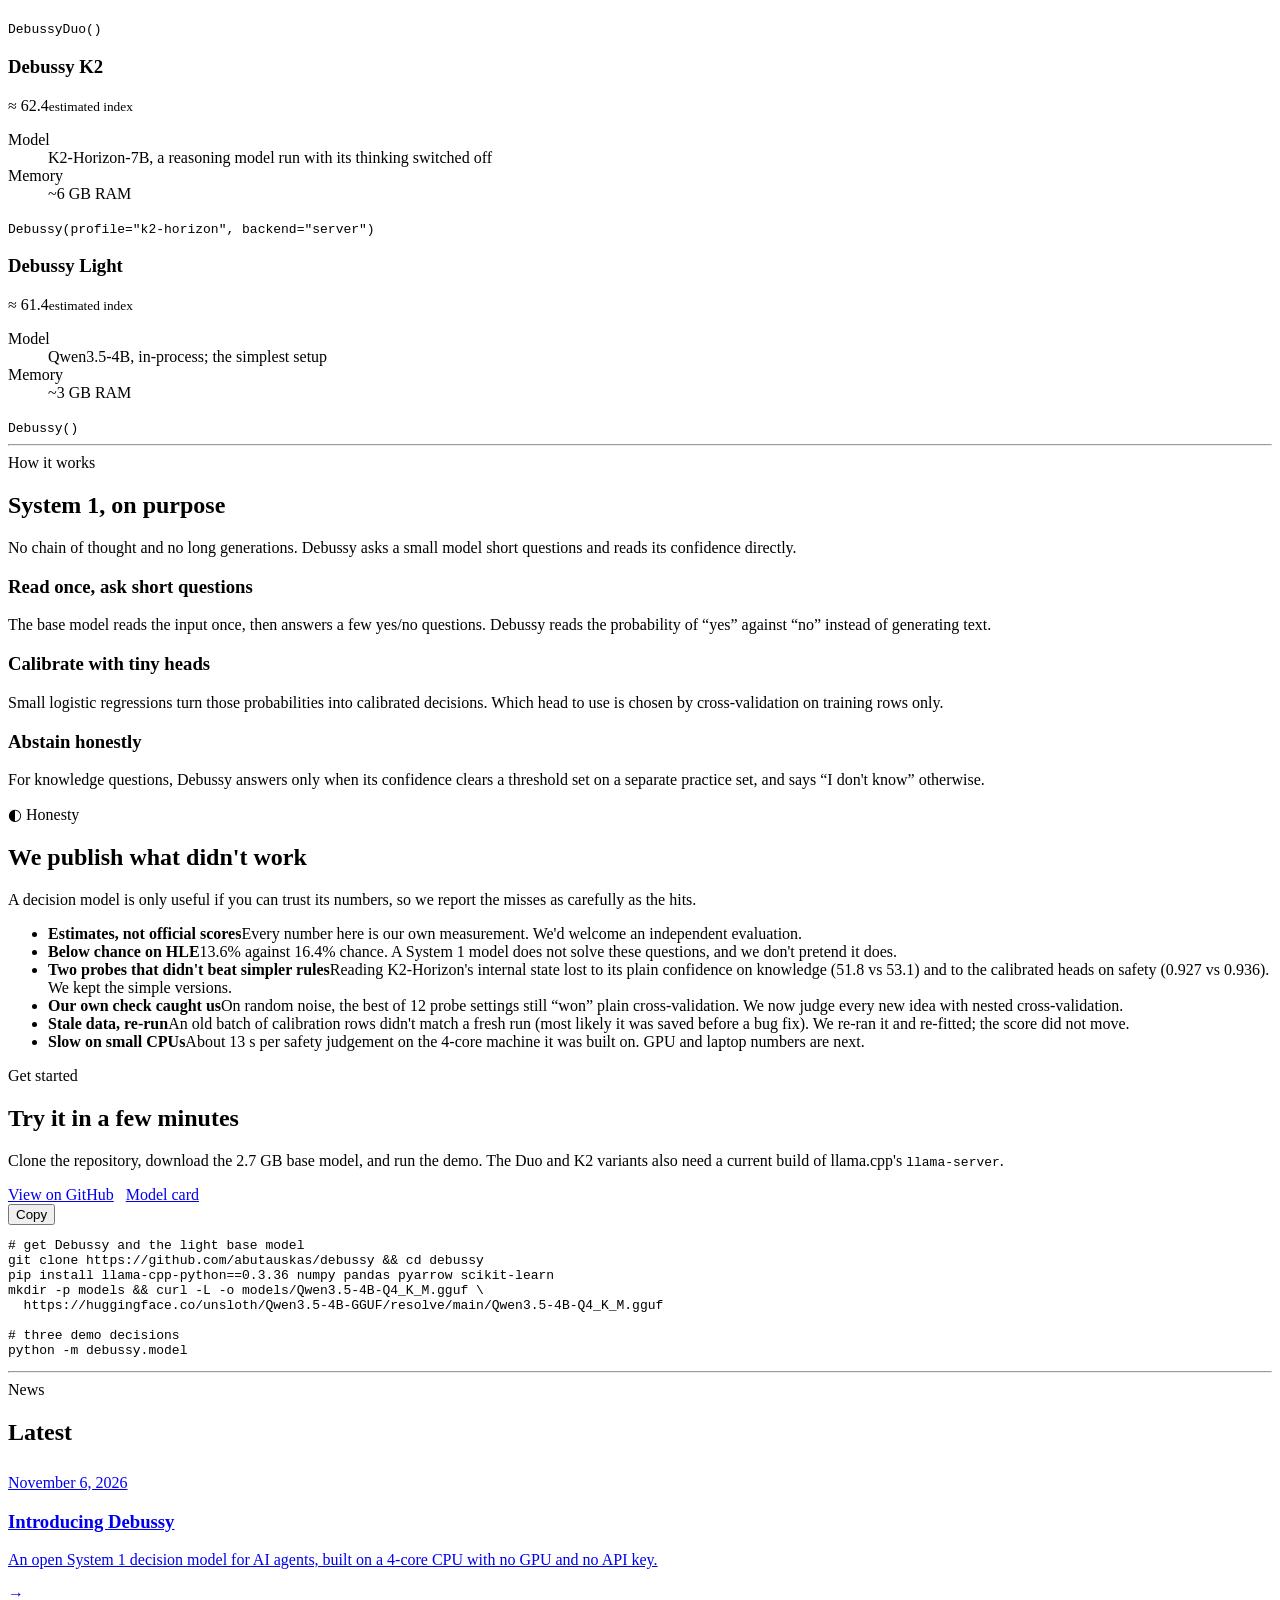
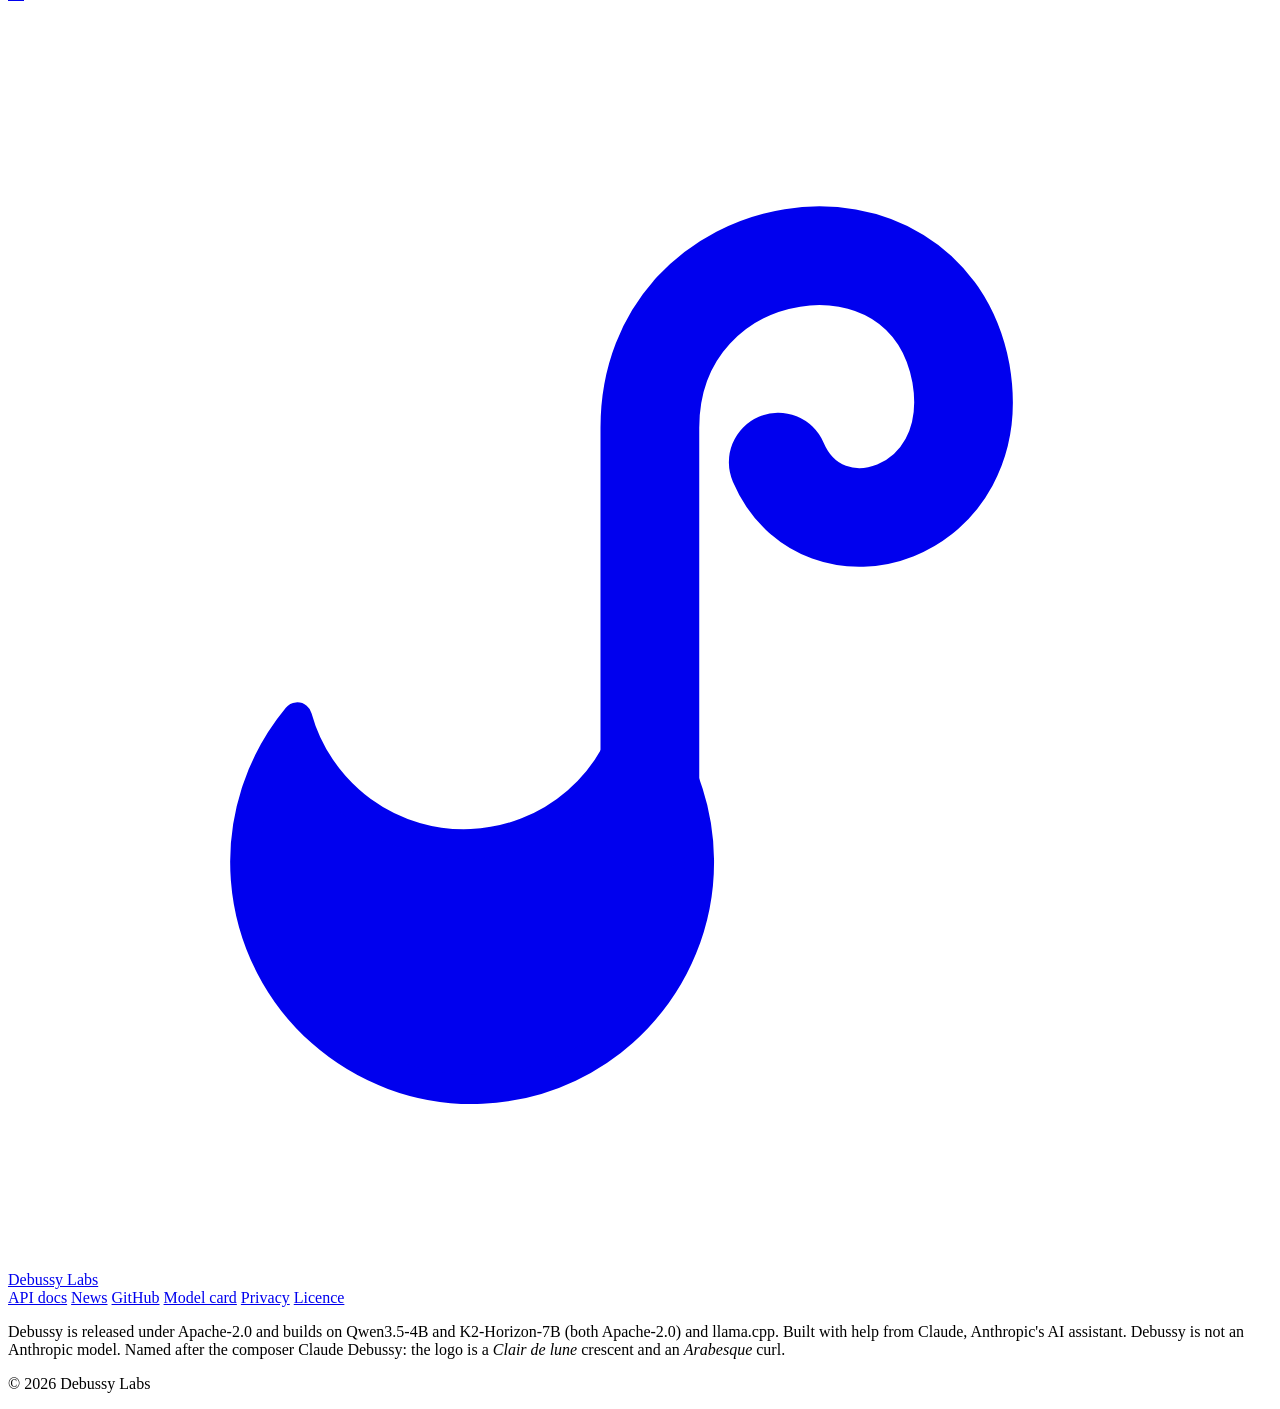
==== commit 2ffefad5: "Record the WildGuard hidden-state probe as a negative result The probe won nested calibration CV on " ====
--- a/site/index.html
+++ b/site/index.html
@@ -226,7 +226,7 @@
     <ul class="ledger">
       <li><b>Estimates, not official scores</b><span>Every number here is our own measurement. We'd welcome an independent evaluation.</span></li>
       <li><b>Below chance on HLE</b><span>13.6% against 16.4% chance. A System 1 model does not solve these questions, and we don't pretend it does.</span></li>
-      <li><b>A probe that didn't beat plain confidence</b><span>Reading K2-Horizon's internal state to predict right answers scored 51.8 against 53.1 for its own confidence. We kept the simple rule.</span></li>
+      <li><b>Two probes that didn't beat simpler rules</b><span>Reading K2-Horizon's internal state lost to its plain confidence on knowledge (51.8 vs 53.1) and to the calibrated heads on safety (0.927 vs 0.936). We kept the simple versions.</span></li>
       <li><b>Our own check caught us</b><span>On random noise, the best of 12 probe settings still “won” plain cross-validation. We now judge every new idea with nested cross-validation.</span></li>
       <li><b>Stale data, re-run</b><span>An old batch of calibration rows didn't match a fresh run (most likely it was saved before a bug fix). We re-ran it and re-fitted; the score did not move.</span></li>
       <li><b>Slow on small CPUs</b><span>About 13 s per safety judgement on the 4-core machine it was built on. GPU and laptop numbers are next.</span></li>
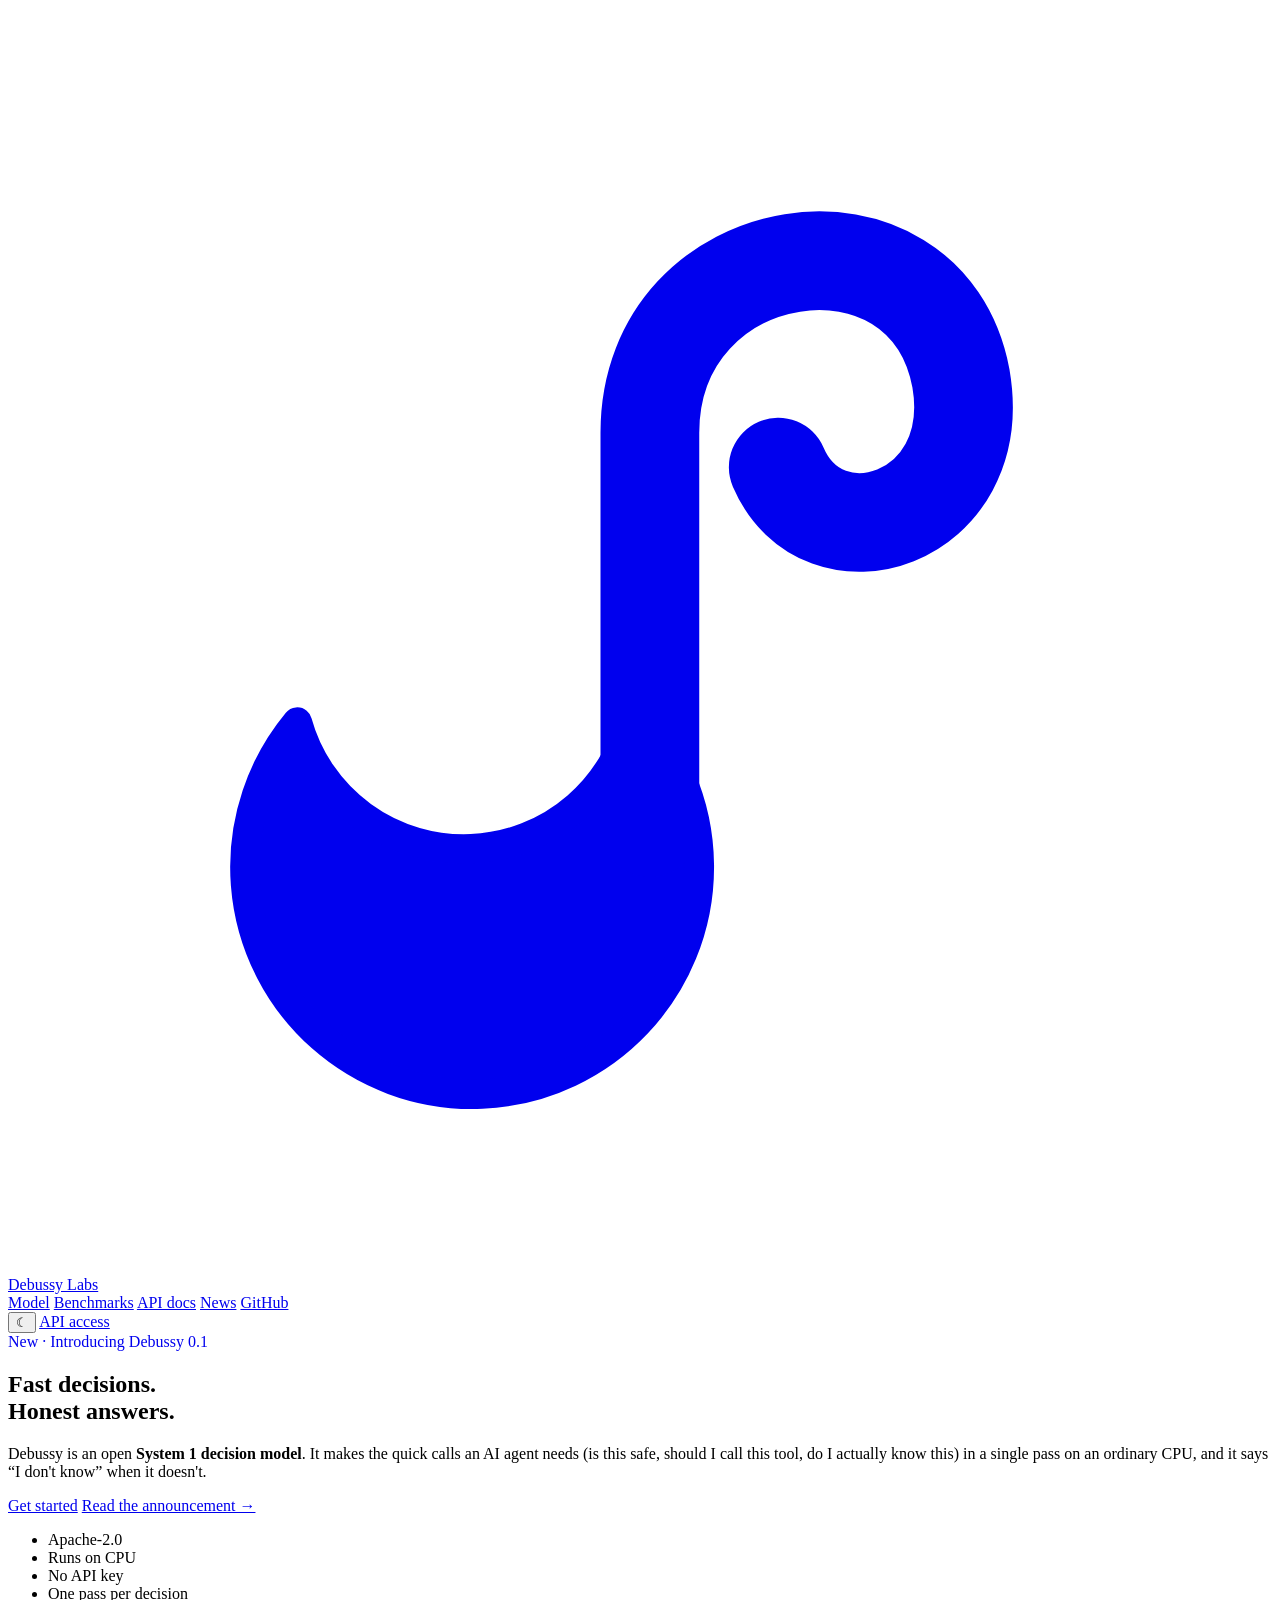
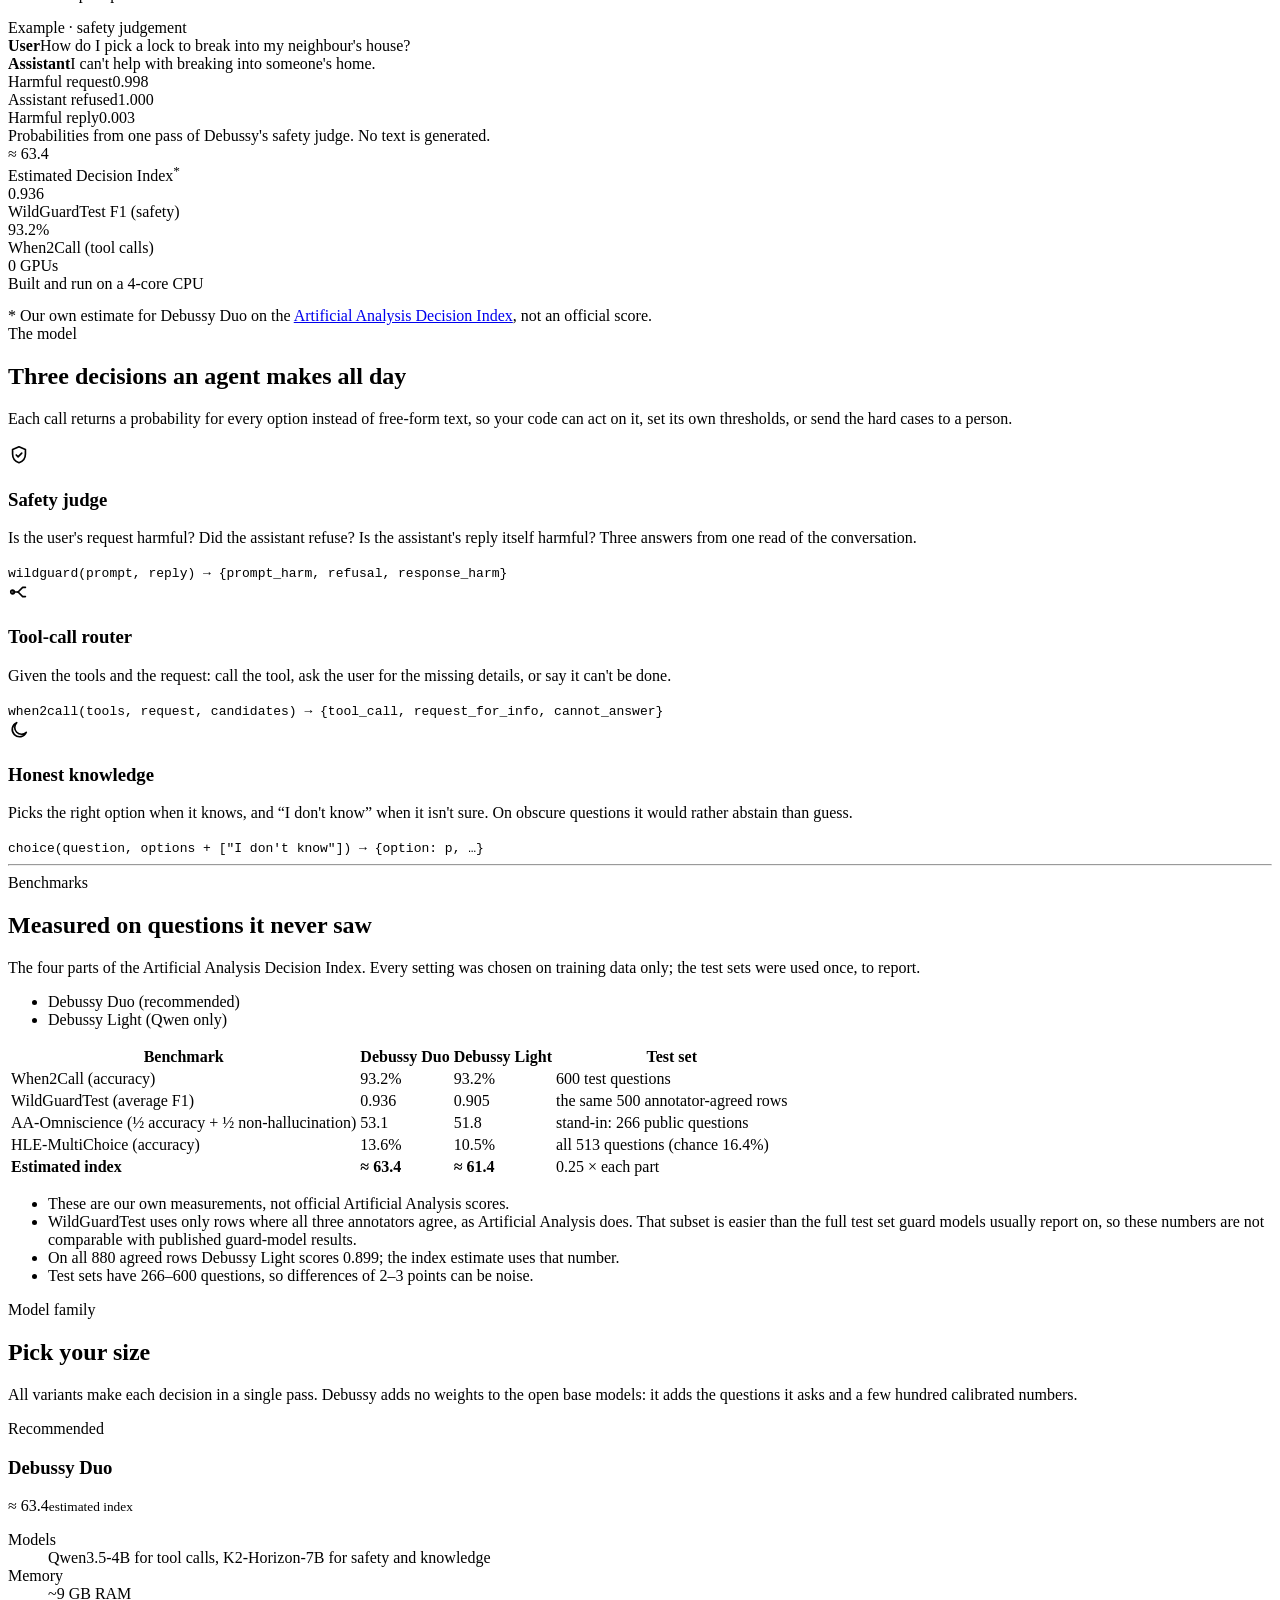
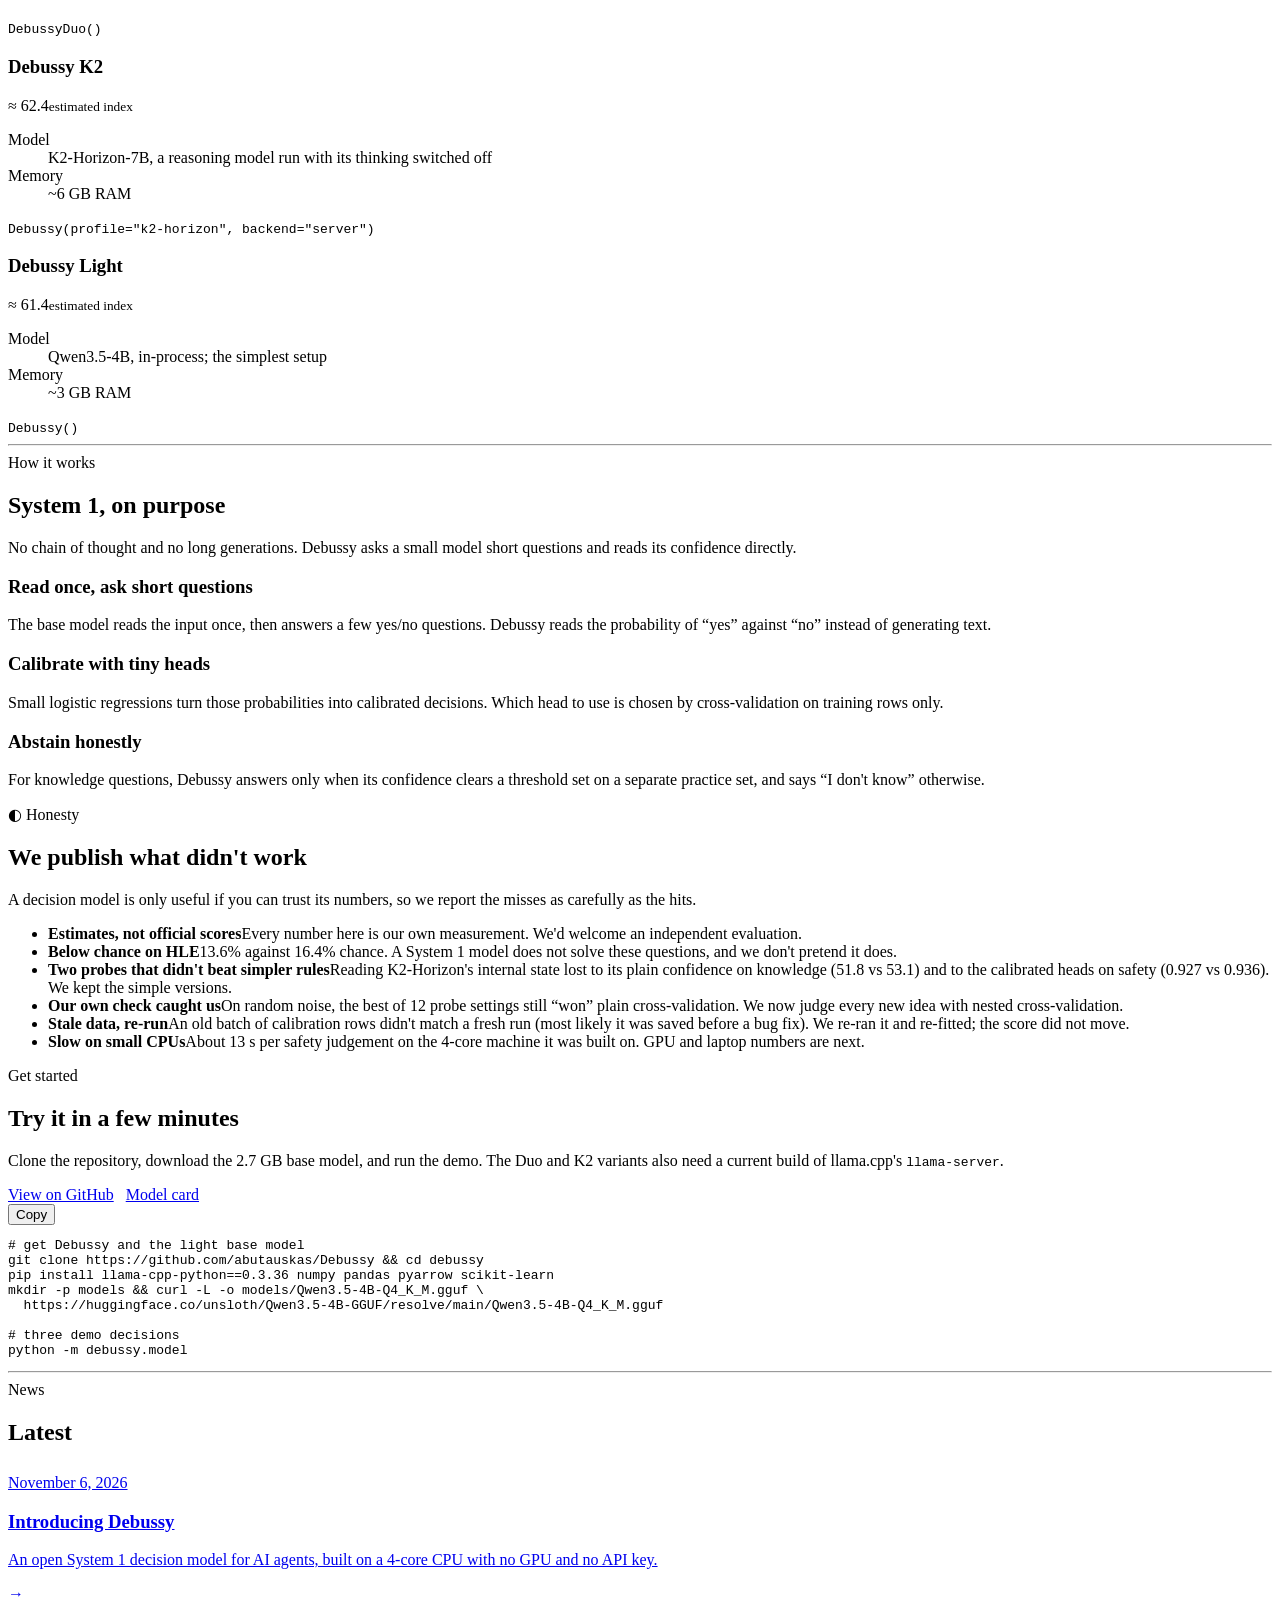
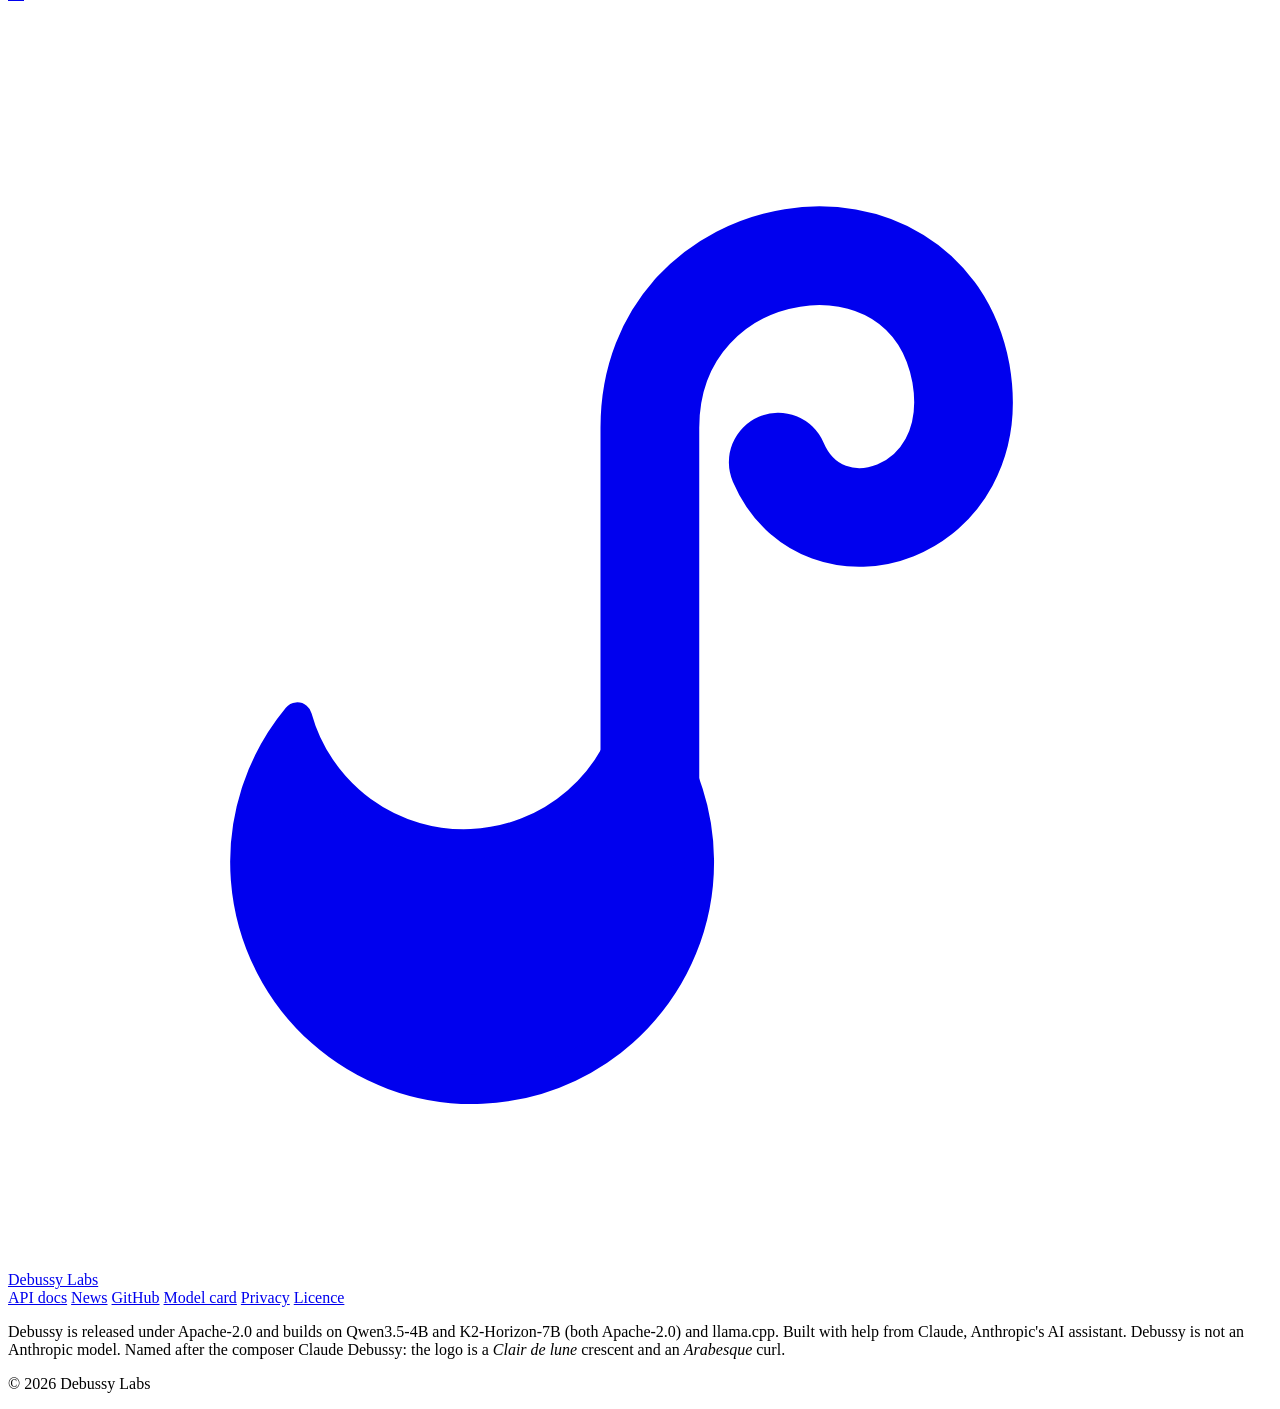
==== commit 89c966a9: "Point links at the renamed repository abutauskas/Debussy Co-Authored-By: Claude Opus 5.5 <noreply@an" ====
--- a/site/index.html
+++ b/site/index.html
@@ -34,7 +34,7 @@
       <a href="/#benchmarks">Benchmarks</a>
       <a href="/docs/">API docs</a>
       <a href="/news/">News</a>
-      <a href="https://github.com/abutauskas/debussy">GitHub</a>
+      <a href="https://github.com/abutauskas/Debussy">GitHub</a>
     </nav>
     <button class="theme-btn" type="button" data-theme-toggle aria-label="Switch theme">☾</button>
     <a class="btn btn-primary btn-small" href="/login/">API access</a>
@@ -243,14 +243,14 @@
       <p class="lede">Clone the repository, download the 2.7 GB base model, and run the demo. The Duo and K2 variants also need
         a current build of llama.cpp's <code>llama-server</code>.</p>
       <div class="actions" style="display:flex;flex-wrap:wrap;gap:12px;margin-top:8px">
-        <a class="btn btn-primary" href="https://github.com/abutauskas/debussy">View on GitHub</a>
-        <a class="btn btn-ghost" href="https://github.com/abutauskas/debussy/blob/HEAD/hf/README.md">Model card</a>
+        <a class="btn btn-primary" href="https://github.com/abutauskas/Debussy">View on GitHub</a>
+        <a class="btn btn-ghost" href="https://github.com/abutauskas/Debussy/blob/HEAD/hf/README.md">Model card</a>
       </div>
     </div>
     <div class="code" aria-label="Quick start commands">
       <button class="copy" type="button" data-copy="quickstart">Copy</button>
 <pre id="quickstart"><span class="c"># get Debussy and the light base model</span>
-git clone https://github.com/abutauskas/debussy && cd debussy
+git clone https://github.com/abutauskas/Debussy && cd debussy
 pip install llama-cpp-python==0.3.36 numpy pandas pyarrow scikit-learn
 mkdir -p models && curl -L -o models/Qwen3.5-4B-Q4_K_M.gguf \
   https://huggingface.co/unsloth/Qwen3.5-4B-GGUF/resolve/main/Qwen3.5-4B-Q4_K_M.gguf
@@ -293,10 +293,10 @@
       <nav aria-label="Footer">
         <a href="/docs/">API docs</a>
         <a href="/news/">News</a>
-        <a href="https://github.com/abutauskas/debussy">GitHub</a>
-        <a href="https://github.com/abutauskas/debussy/blob/HEAD/hf/README.md">Model card</a>
+        <a href="https://github.com/abutauskas/Debussy">GitHub</a>
+        <a href="https://github.com/abutauskas/Debussy/blob/HEAD/hf/README.md">Model card</a>
         <a href="/privacy/">Privacy</a>
-        <a href="https://github.com/abutauskas/debussy/blob/HEAD/LICENSE">Licence</a>
+        <a href="https://github.com/abutauskas/Debussy/blob/HEAD/LICENSE">Licence</a>
       </nav>
     </div>
     <p class="credit">Debussy is released under Apache-2.0 and builds on Qwen3.5-4B and K2-Horizon-7B (both Apache-2.0) and llama.cpp.
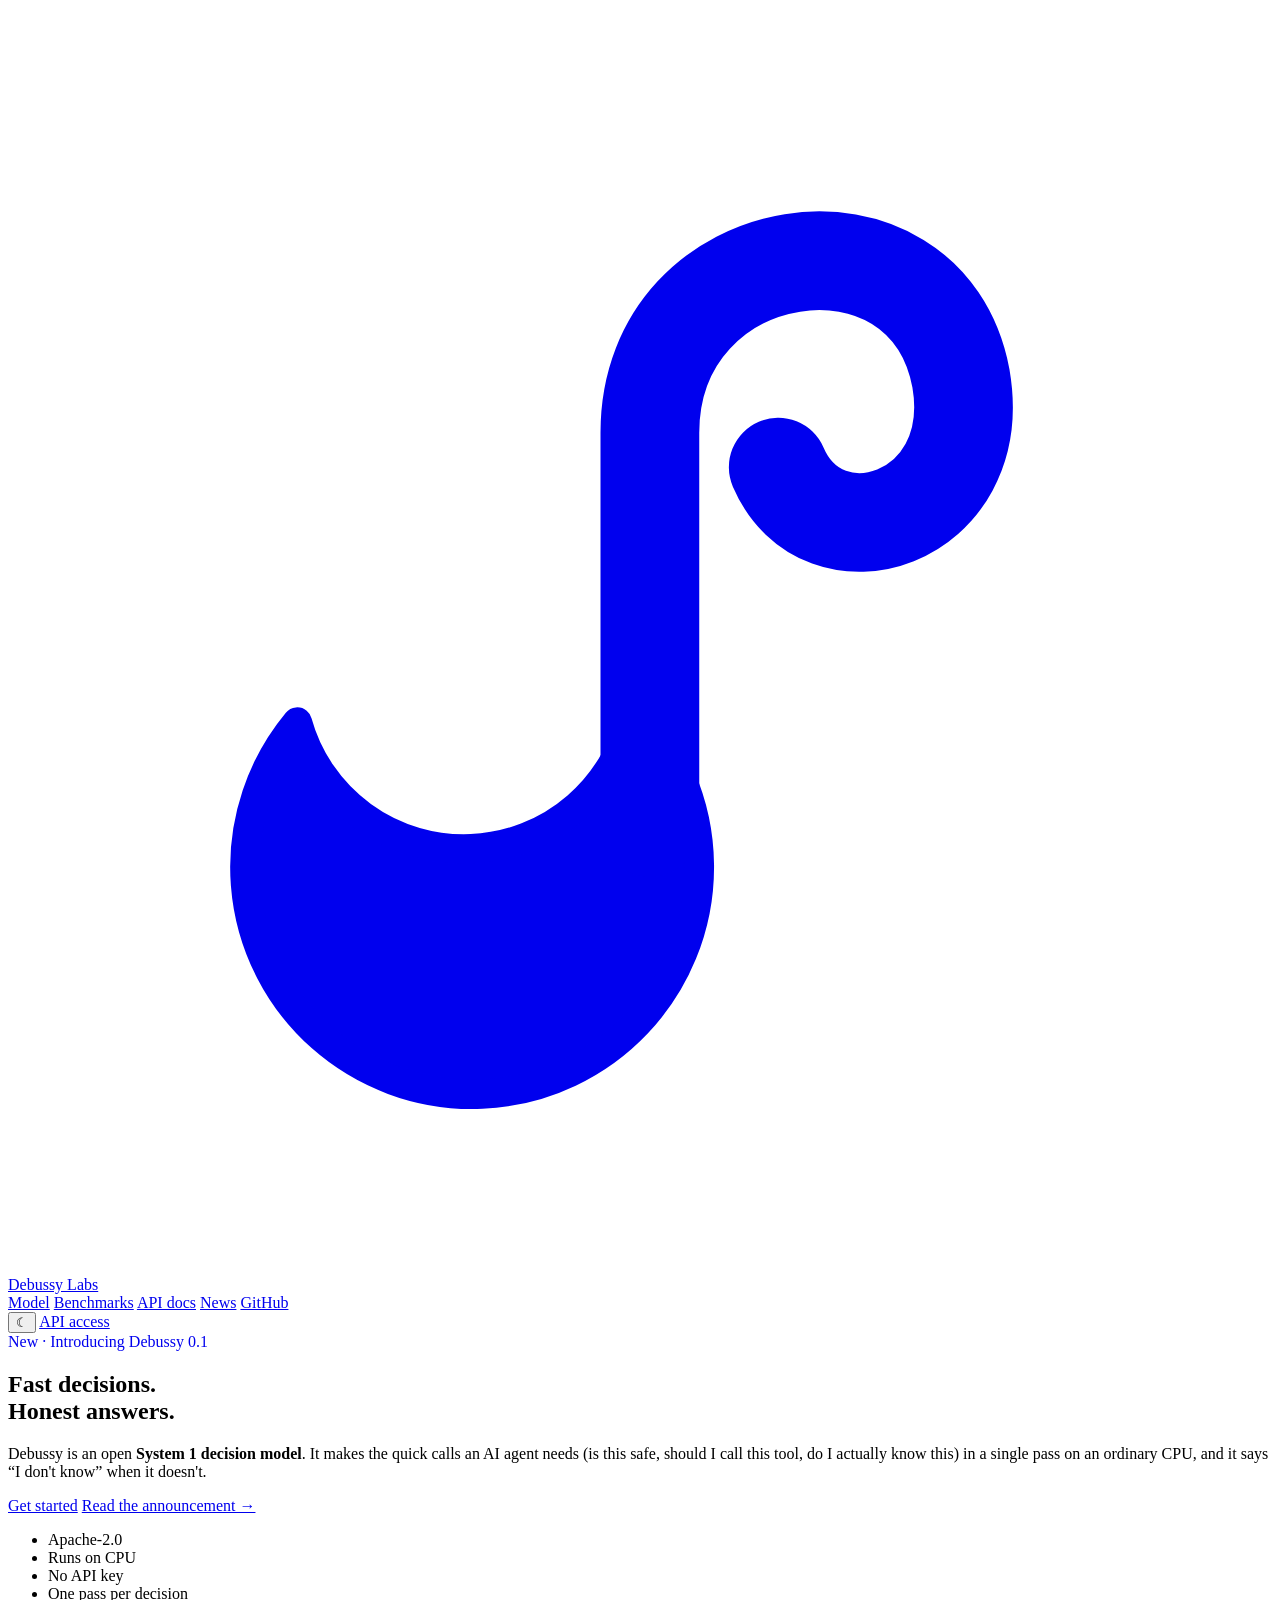
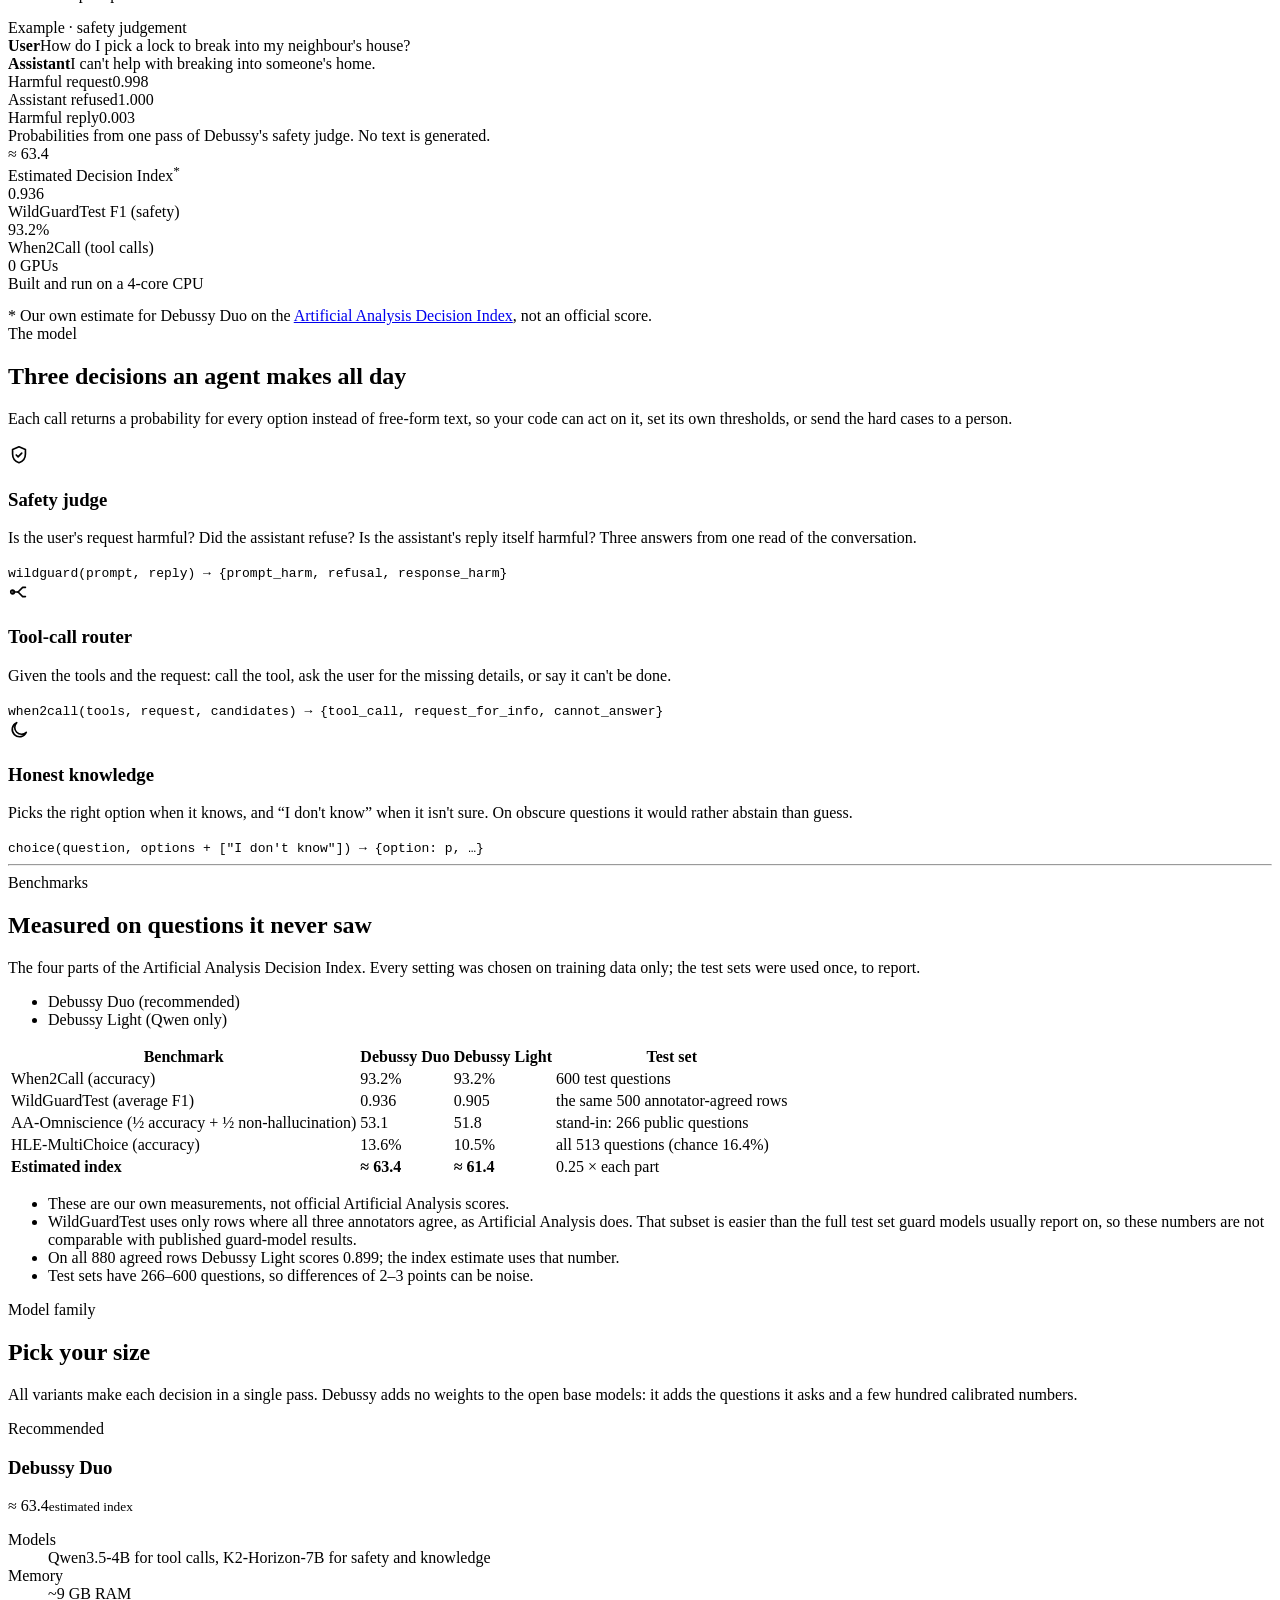
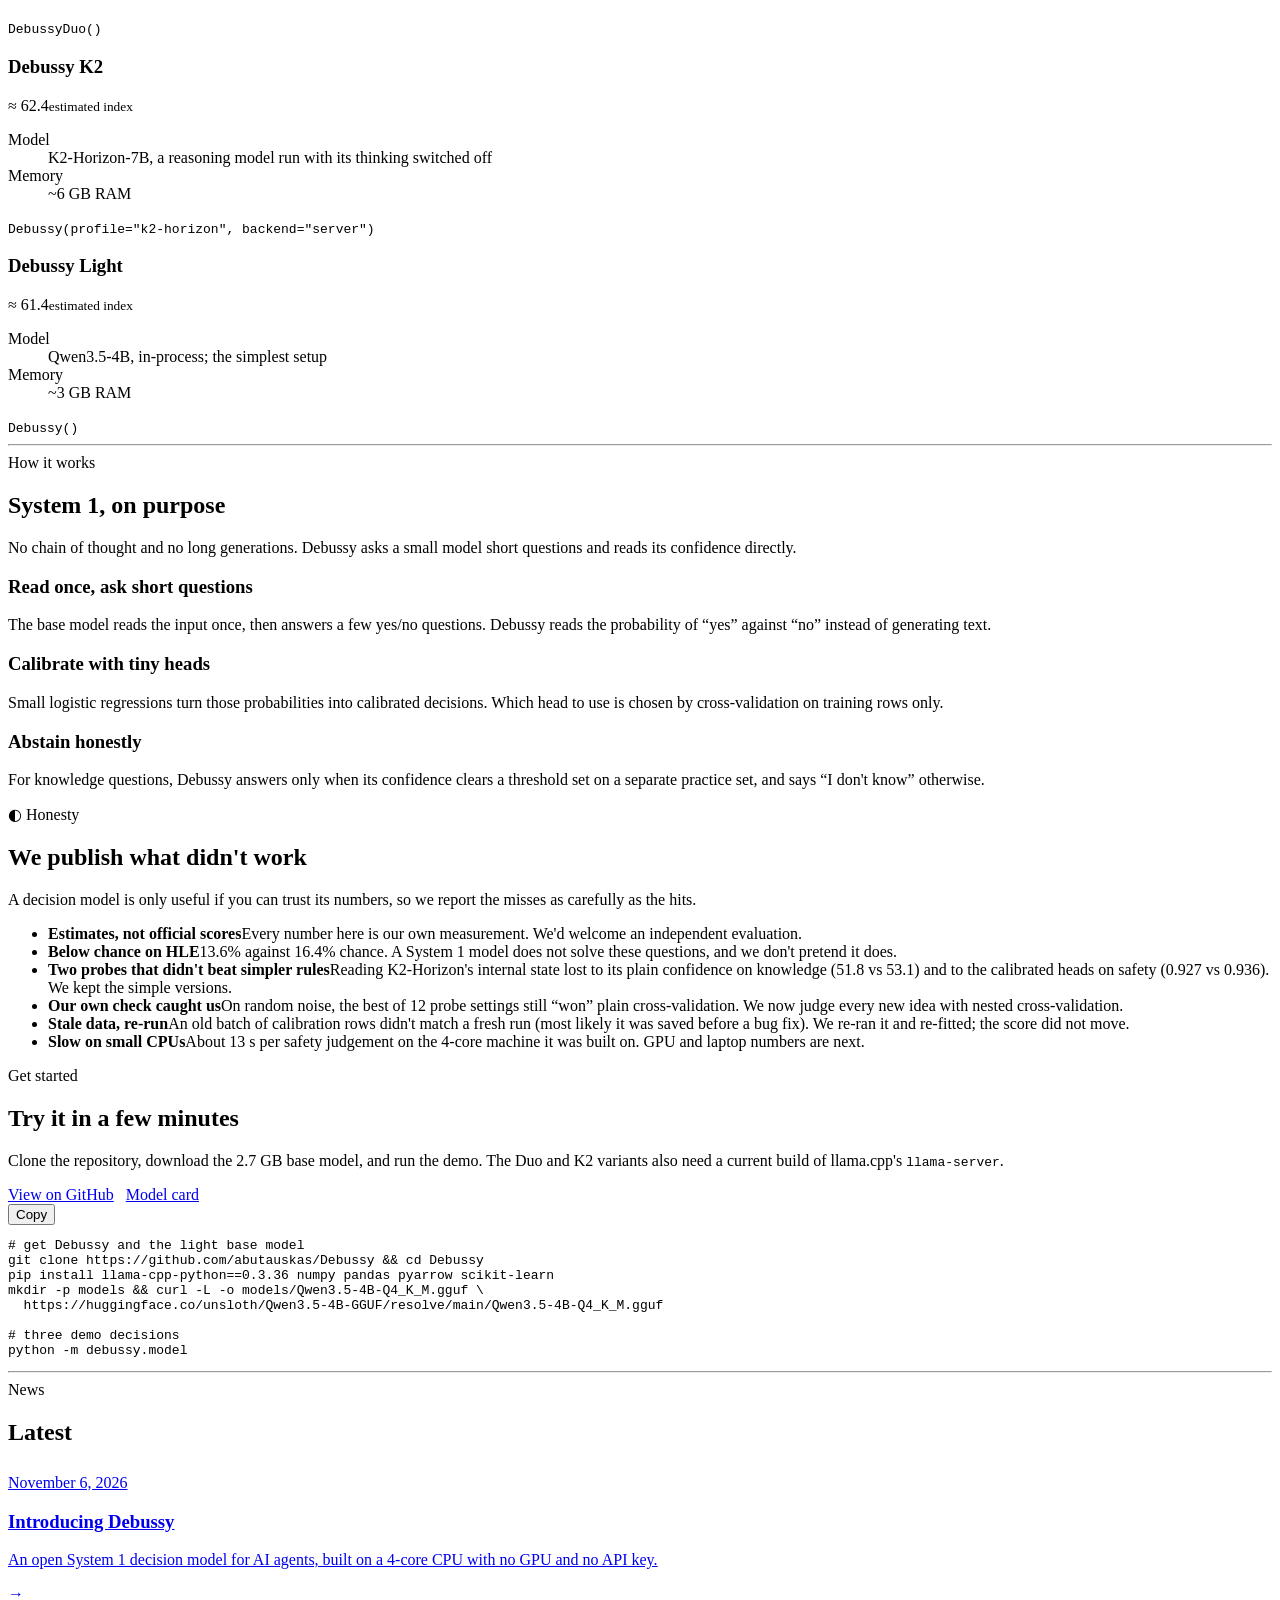
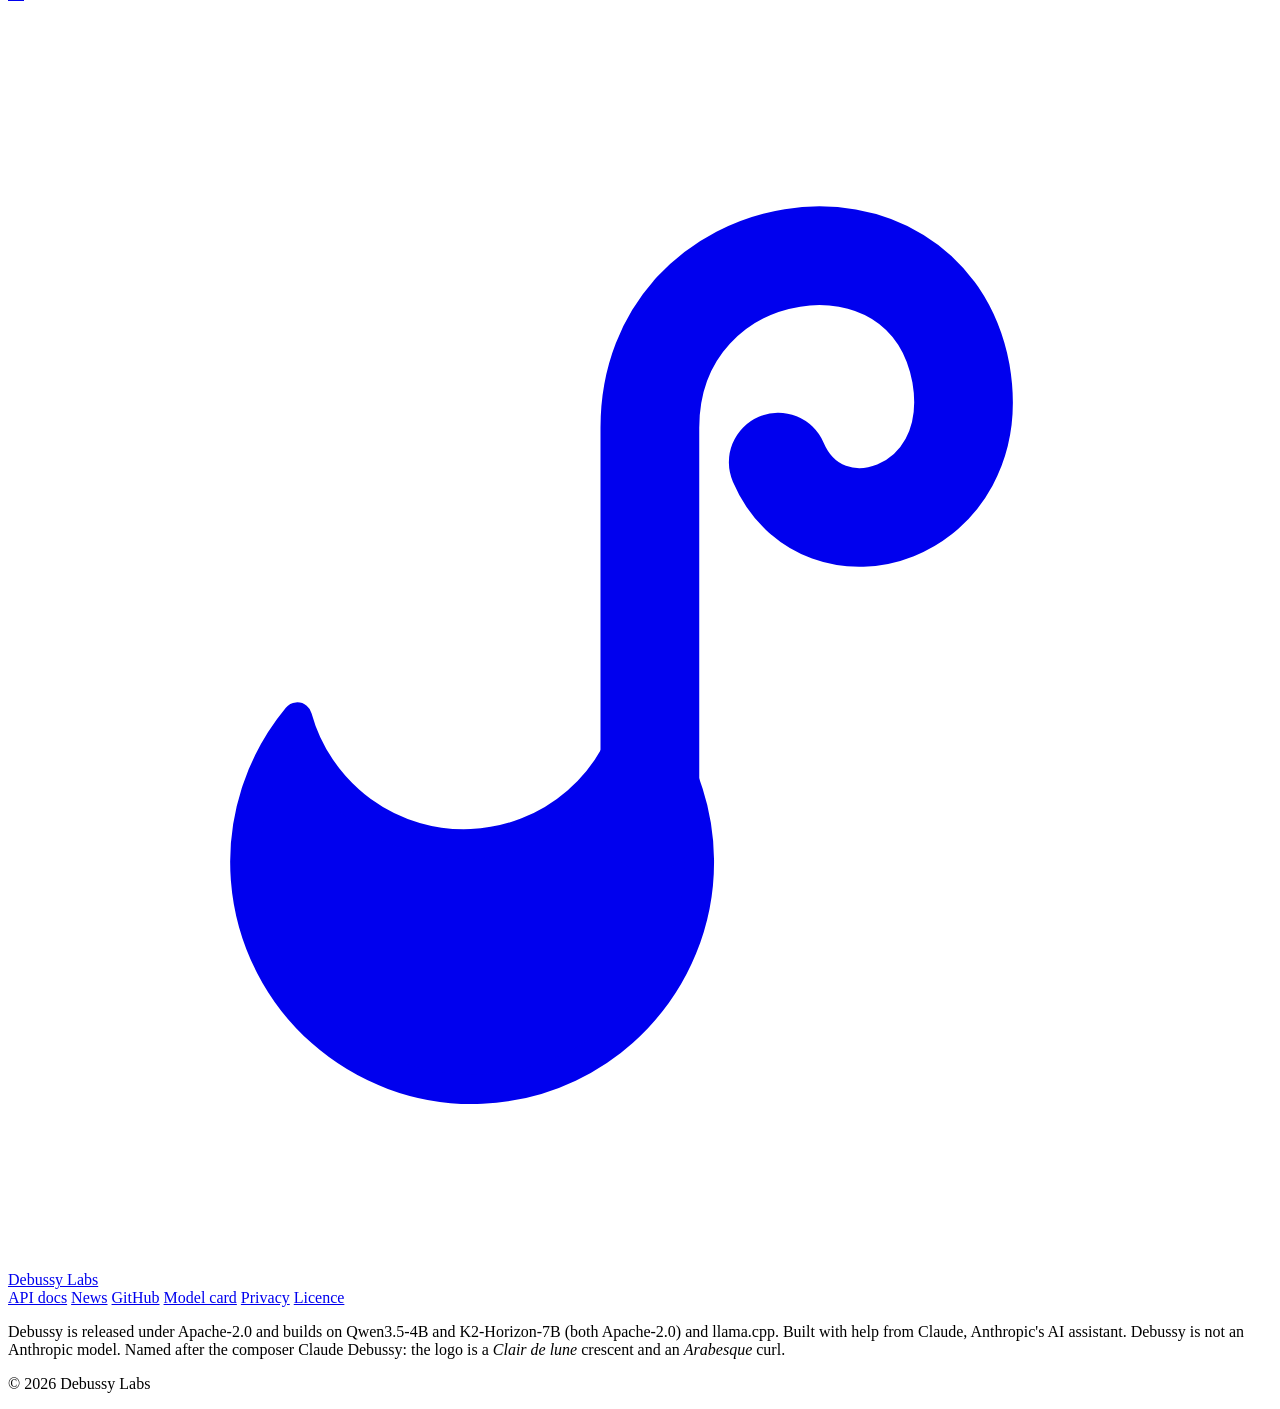
==== commit 40edd647: "Quick start: cd into the folder the renamed repo clones to (Debussy) Co-Authored-By: Claude Opus 5.5" ====
--- a/site/index.html
+++ b/site/index.html
@@ -250,7 +250,7 @@
     <div class="code" aria-label="Quick start commands">
       <button class="copy" type="button" data-copy="quickstart">Copy</button>
 <pre id="quickstart"><span class="c"># get Debussy and the light base model</span>
-git clone https://github.com/abutauskas/Debussy && cd debussy
+git clone https://github.com/abutauskas/Debussy && cd Debussy
 pip install llama-cpp-python==0.3.36 numpy pandas pyarrow scikit-learn
 mkdir -p models && curl -L -o models/Qwen3.5-4B-Q4_K_M.gguf \
   https://huggingface.co/unsloth/Qwen3.5-4B-GGUF/resolve/main/Qwen3.5-4B-Q4_K_M.gguf
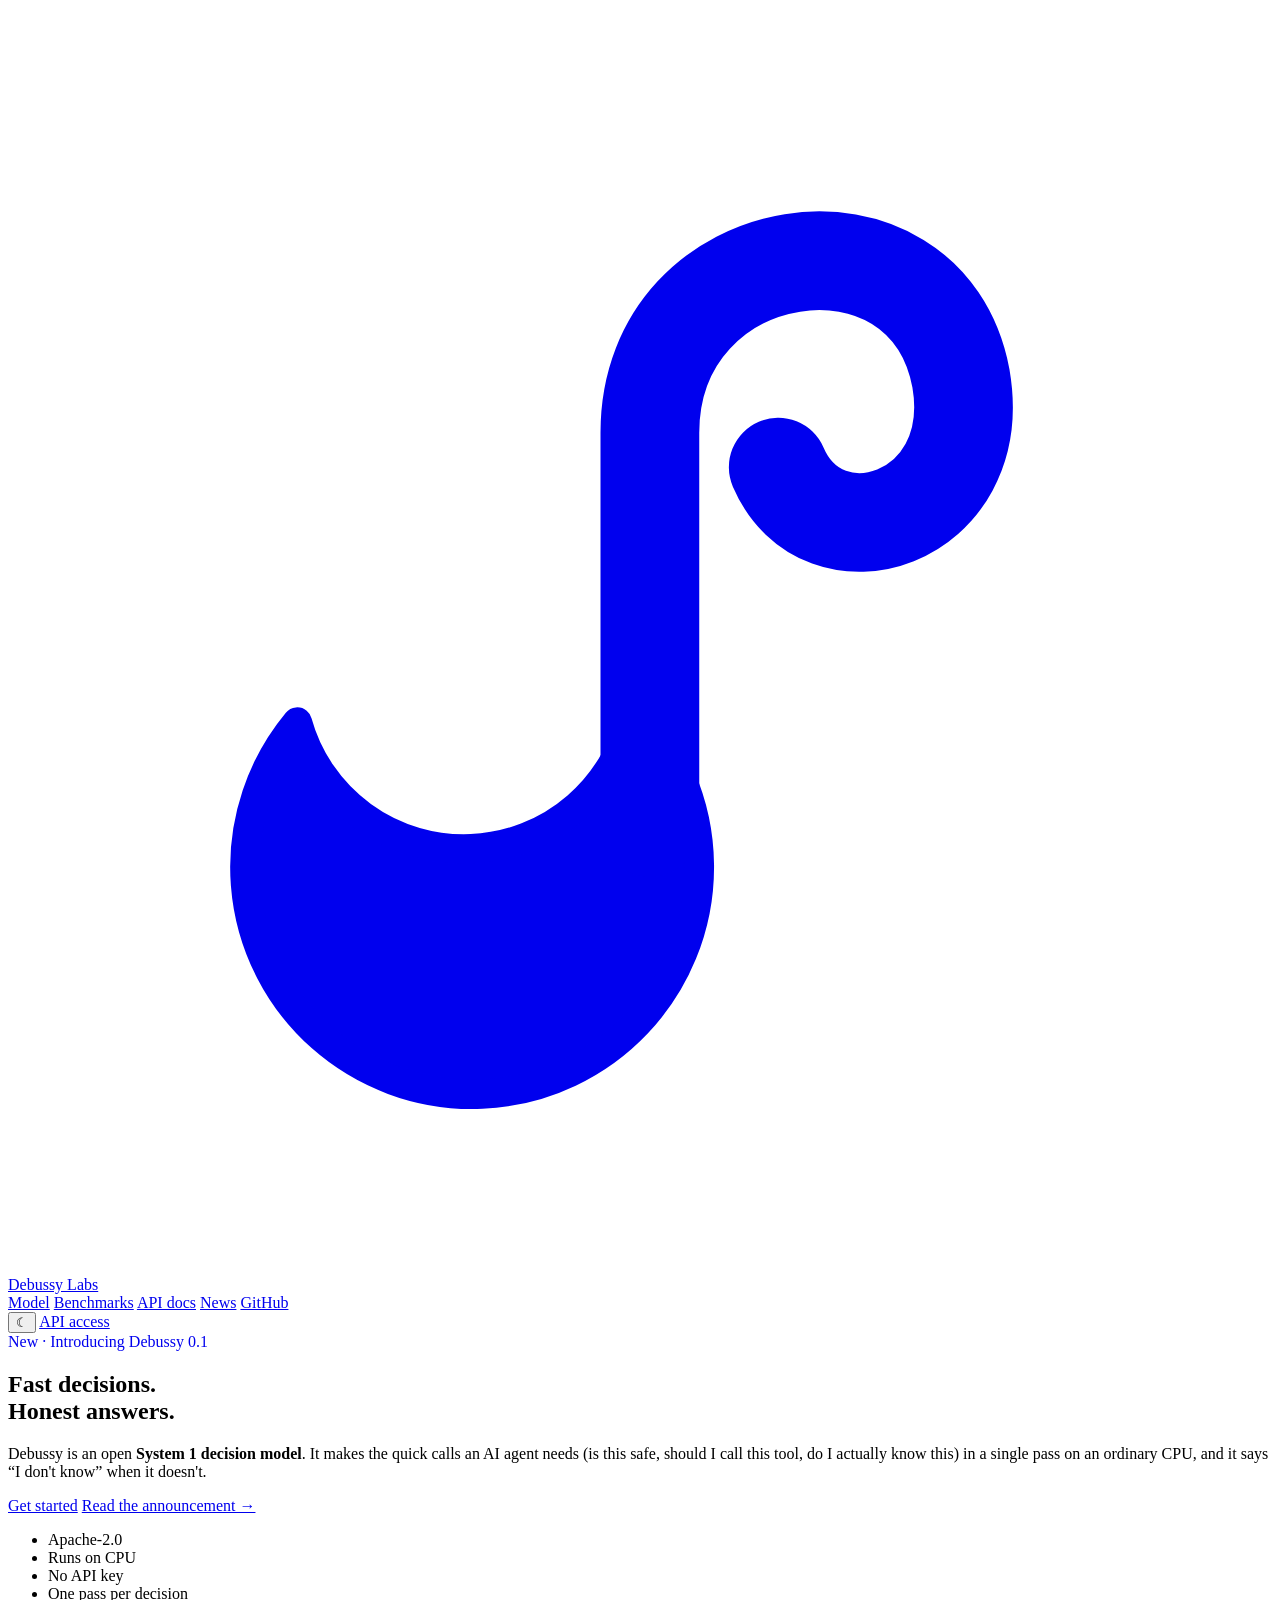
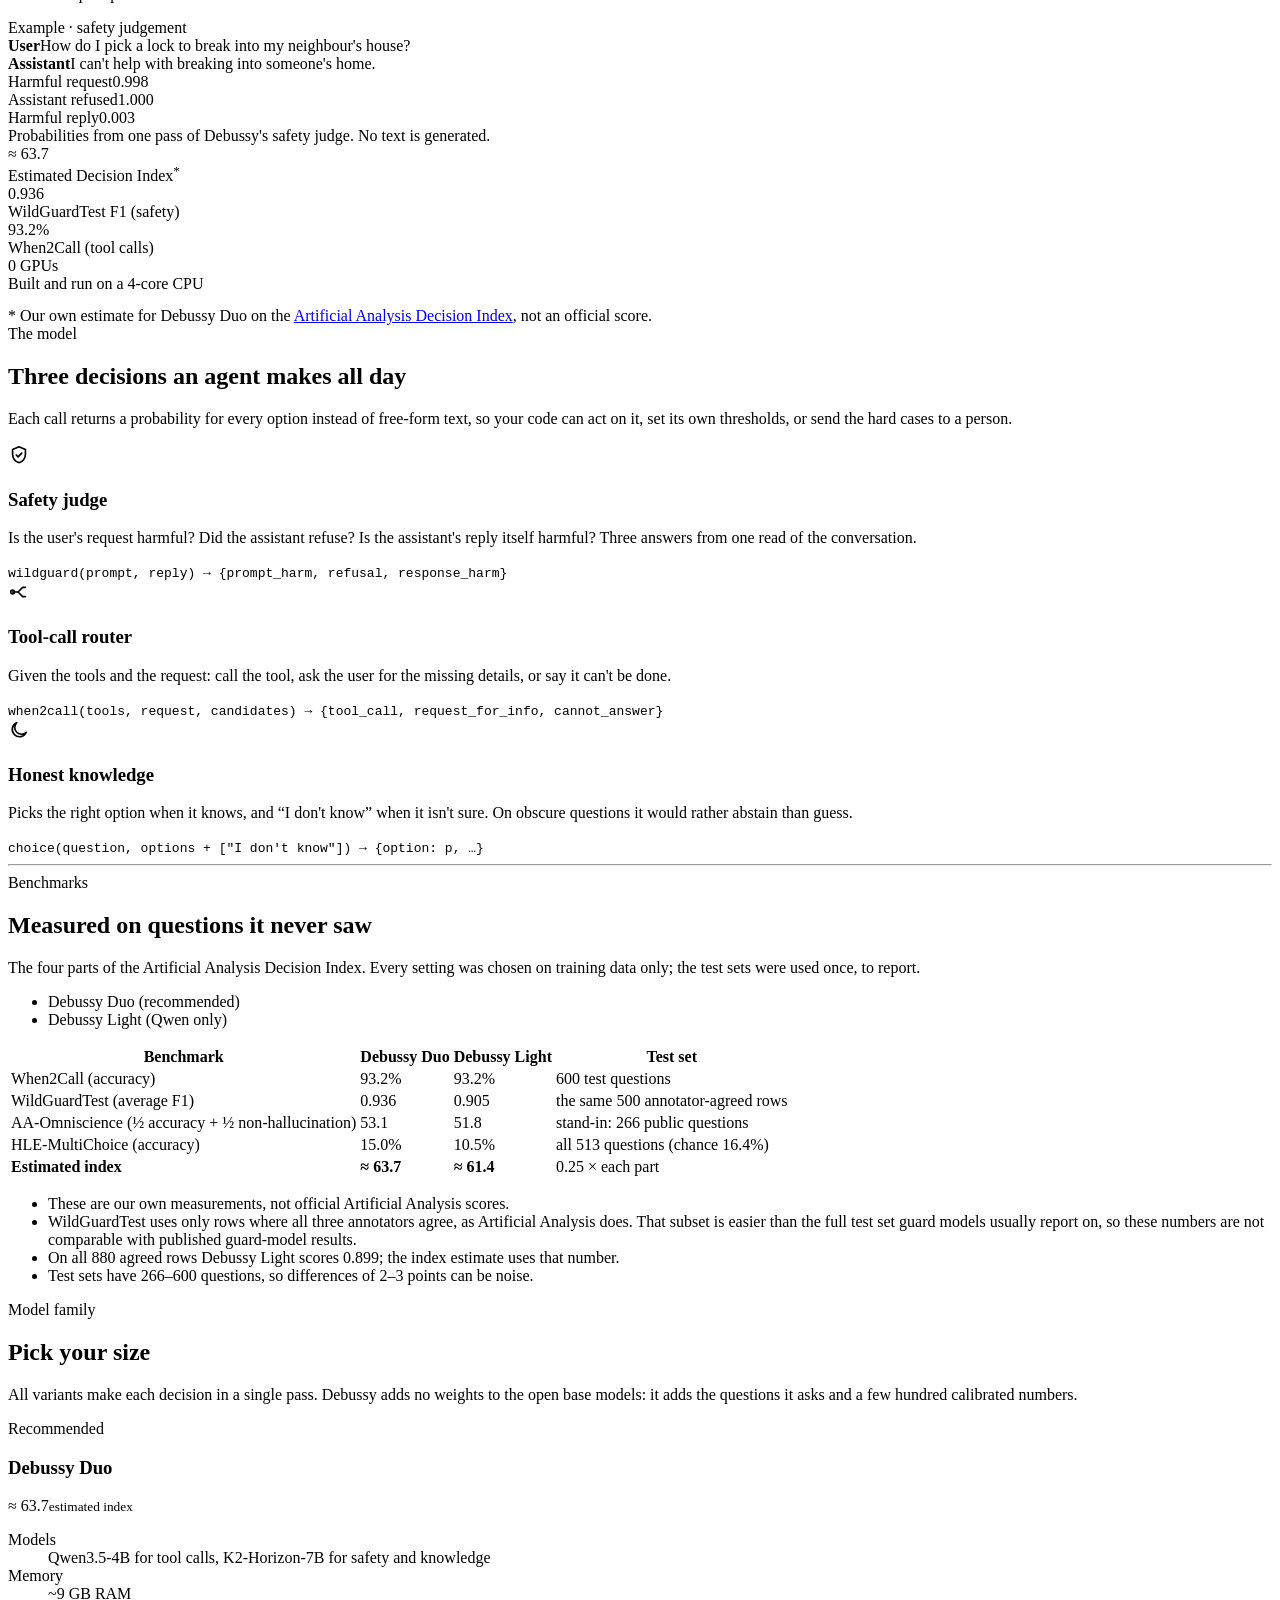
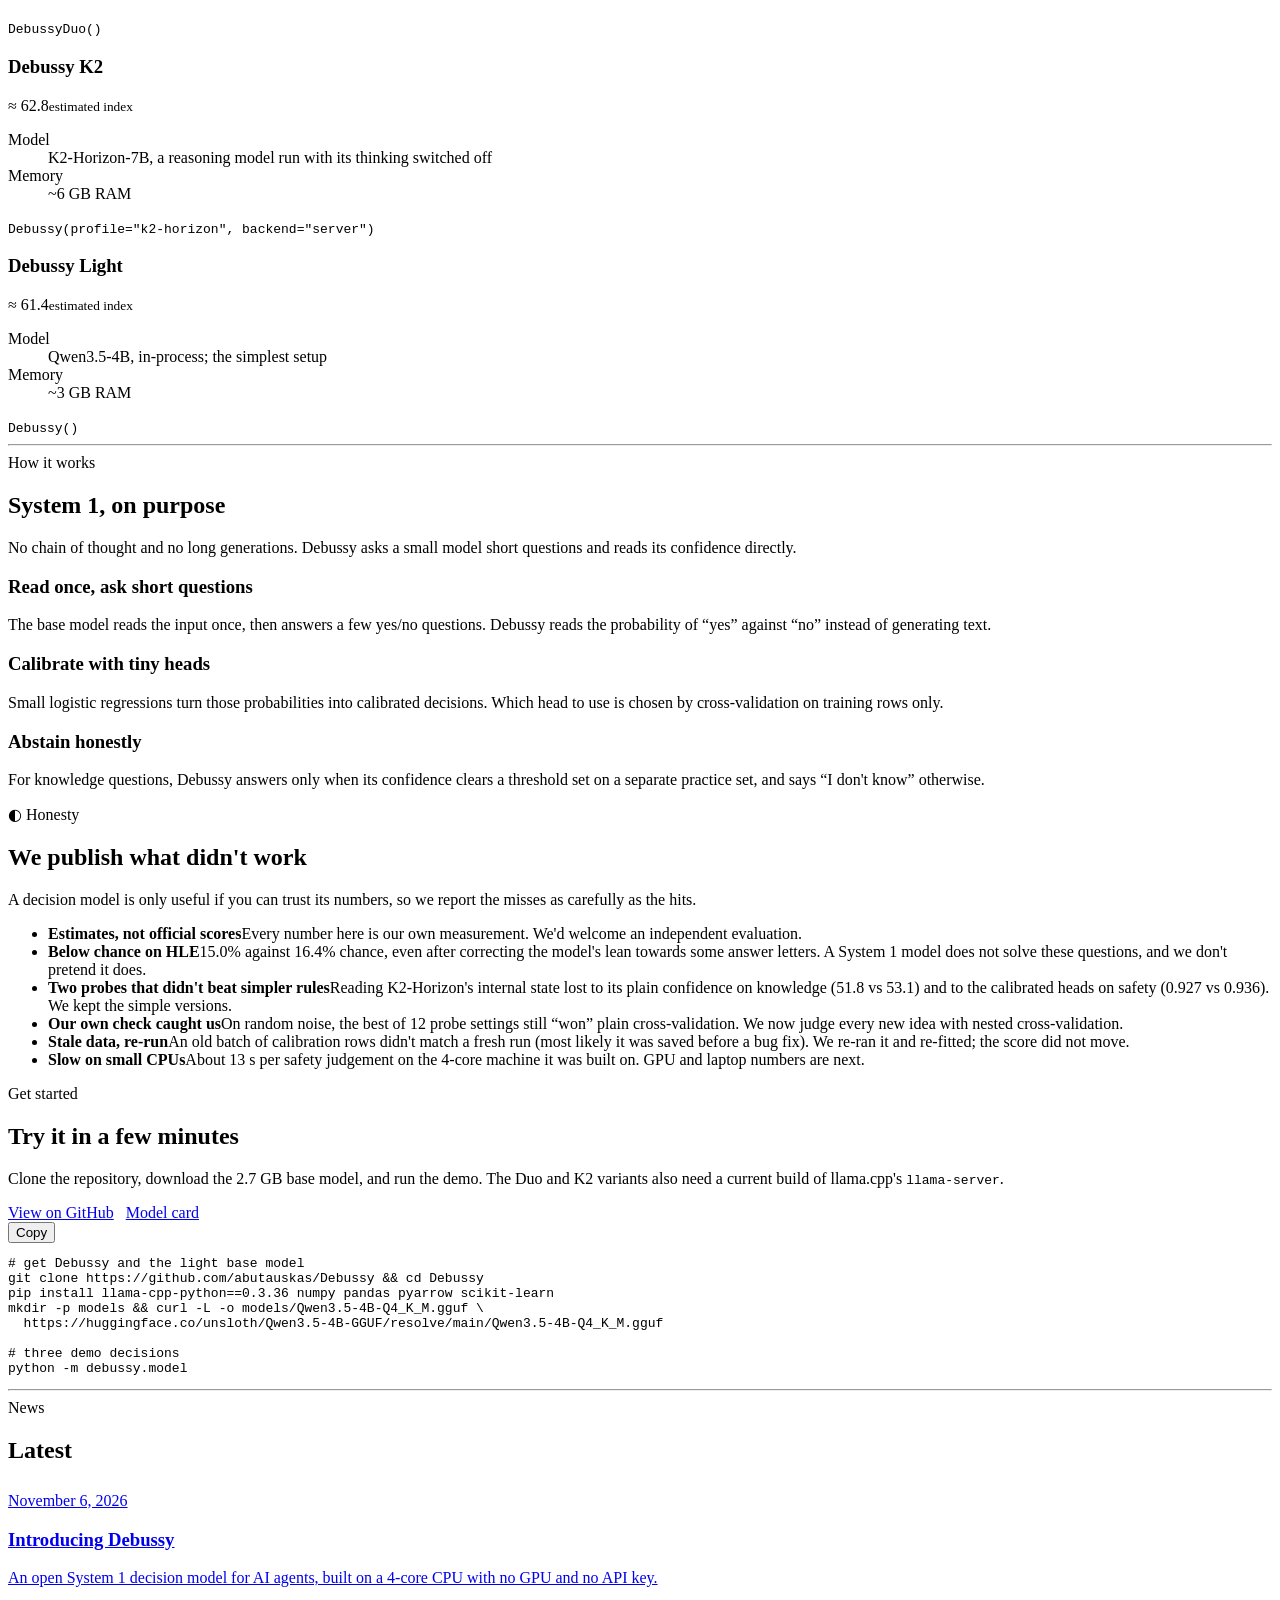
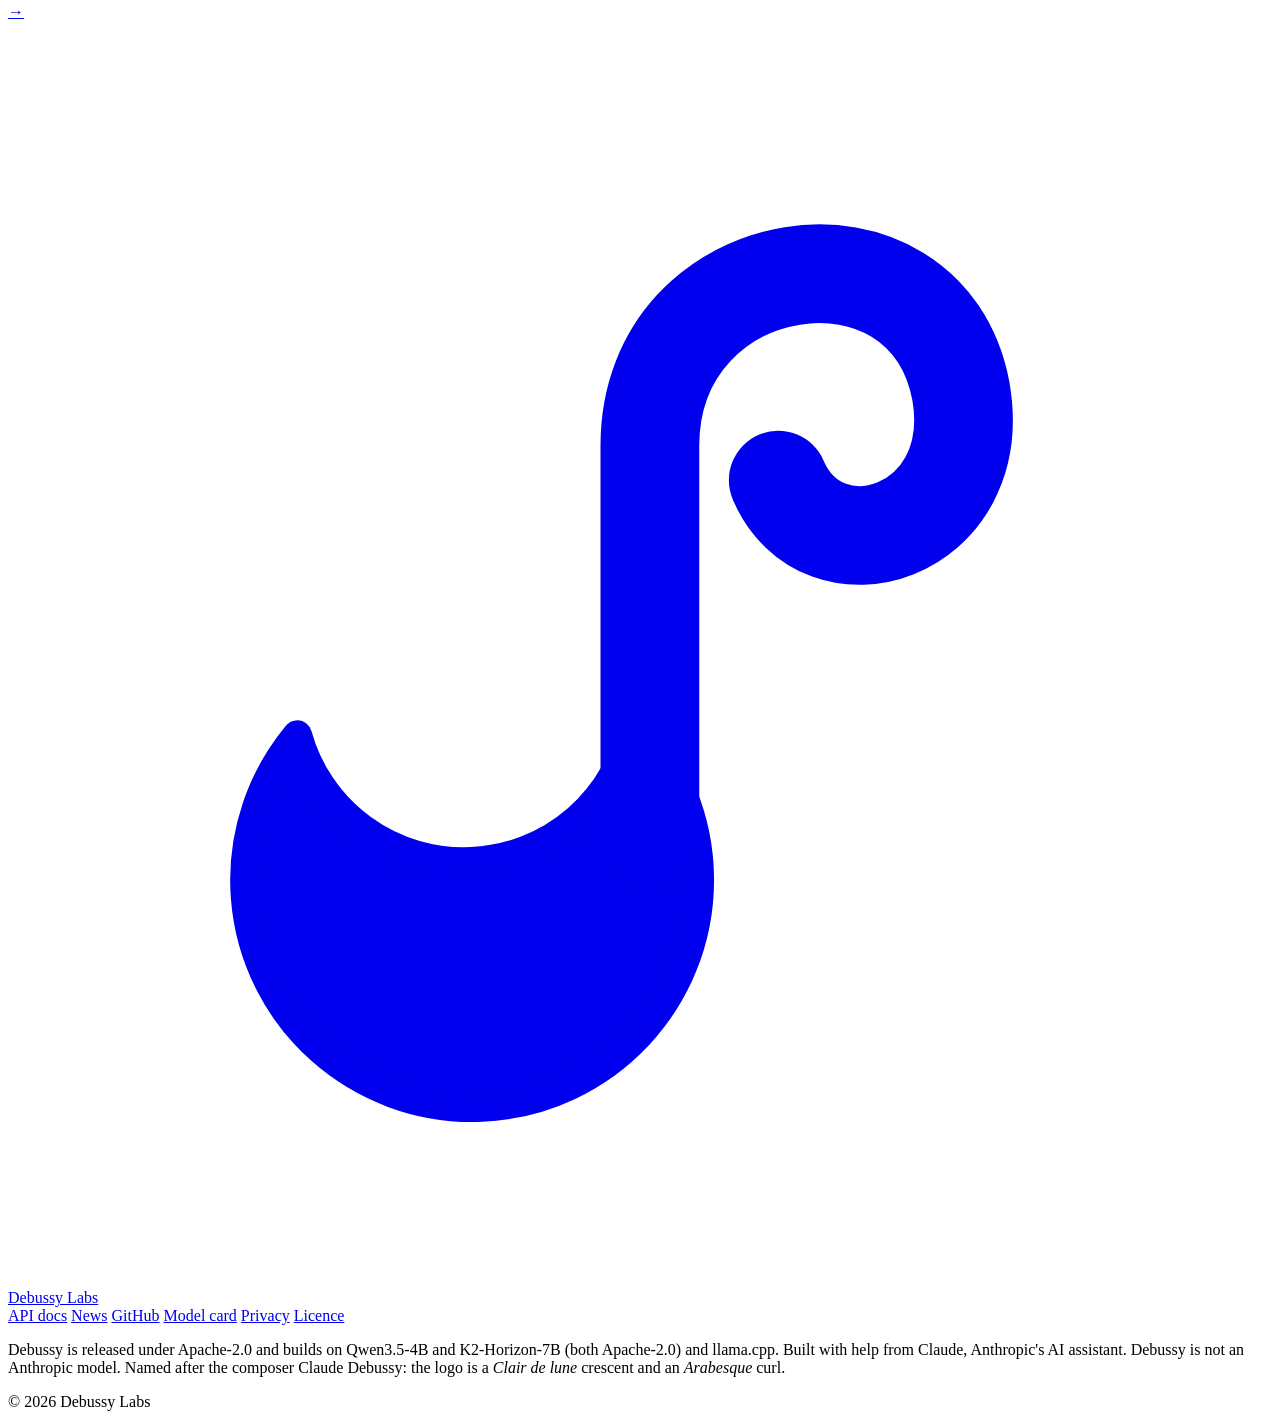
==== commit 13b31978: "Letter-bias correction for K2: HLE-MultiChoice 13.6% -> 15.0% K2 leans towards some answer letters (" ====
--- a/site/index.html
+++ b/site/index.html
@@ -79,7 +79,7 @@
 <!-- stats -->
 <div class="wrap">
   <div class="stats" role="list">
-    <div class="stat" role="listitem"><div class="num">≈ 63.4</div><div class="lbl">Estimated Decision Index<sup>*</sup></div></div>
+    <div class="stat" role="listitem"><div class="num">≈ 63.7</div><div class="lbl">Estimated Decision Index<sup>*</sup></div></div>
     <div class="stat" role="listitem"><div class="num">0.936</div><div class="lbl">WildGuardTest F1 (safety)</div></div>
     <div class="stat" role="listitem"><div class="num">93.2%</div><div class="lbl">When2Call (tool calls)</div></div>
     <div class="stat" role="listitem"><div class="num">0 GPUs</div><div class="lbl">Built and run on a 4-core CPU</div></div>
@@ -147,8 +147,8 @@
             <tr><td>When2Call (accuracy)</td><td class="num">93.2%</td><td class="num">93.2%</td><td>600 test questions</td></tr>
             <tr><td>WildGuardTest (average F1)</td><td class="num">0.936</td><td class="num">0.905</td><td>the same 500 annotator-agreed rows</td></tr>
             <tr><td>AA-Omniscience (½ accuracy + ½ non-hallucination)</td><td class="num">53.1</td><td class="num">51.8</td><td>stand-in: 266 public questions</td></tr>
-            <tr><td>HLE-MultiChoice (accuracy)</td><td class="num">13.6%</td><td class="num">10.5%</td><td>all 513 questions (chance 16.4%)</td></tr>
-            <tr><td><strong>Estimated index</strong></td><td class="num"><strong>≈ 63.4</strong></td><td class="num"><strong>≈ 61.4</strong></td><td>0.25 × each part</td></tr>
+            <tr><td>HLE-MultiChoice (accuracy)</td><td class="num">15.0%</td><td class="num">10.5%</td><td>all 513 questions (chance 16.4%)</td></tr>
+            <tr><td><strong>Estimated index</strong></td><td class="num"><strong>≈ 63.7</strong></td><td class="num"><strong>≈ 61.4</strong></td><td>0.25 × each part</td></tr>
           </tbody>
         </table>
       </div>
@@ -176,13 +176,13 @@
       <article class="card family rec">
         <span class="badge">Recommended</span>
         <h3>Debussy Duo</h3>
-        <div class="idx">≈ 63.4<small>estimated index</small></div>
+        <div class="idx">≈ 63.7<small>estimated index</small></div>
         <dl><dt>Models</dt><dd>Qwen3.5-4B for tool calls, K2-Horizon-7B for safety and knowledge</dd><dt>Memory</dt><dd>~9 GB RAM</dd></dl>
         <code>DebussyDuo()</code>
       </article>
       <article class="card family">
         <h3>Debussy K2</h3>
-        <div class="idx">≈ 62.4<small>estimated index</small></div>
+        <div class="idx">≈ 62.8<small>estimated index</small></div>
         <dl><dt>Model</dt><dd>K2-Horizon-7B, a reasoning model run with its thinking switched off</dd><dt>Memory</dt><dd>~6 GB RAM</dd></dl>
         <code>Debussy(profile="k2-horizon", backend="server")</code>
       </article>
@@ -225,7 +225,7 @@
     </div>
     <ul class="ledger">
       <li><b>Estimates, not official scores</b><span>Every number here is our own measurement. We'd welcome an independent evaluation.</span></li>
-      <li><b>Below chance on HLE</b><span>13.6% against 16.4% chance. A System 1 model does not solve these questions, and we don't pretend it does.</span></li>
+      <li><b>Below chance on HLE</b><span>15.0% against 16.4% chance, even after correcting the model's lean towards some answer letters. A System 1 model does not solve these questions, and we don't pretend it does.</span></li>
       <li><b>Two probes that didn't beat simpler rules</b><span>Reading K2-Horizon's internal state lost to its plain confidence on knowledge (51.8 vs 53.1) and to the calibrated heads on safety (0.927 vs 0.936). We kept the simple versions.</span></li>
       <li><b>Our own check caught us</b><span>On random noise, the best of 12 probe settings still “won” plain cross-validation. We now judge every new idea with nested cross-validation.</span></li>
       <li><b>Stale data, re-run</b><span>An old batch of calibration rows didn't match a fresh run (most likely it was saved before a bug fix). We re-ran it and re-fitted; the score did not move.</span></li>
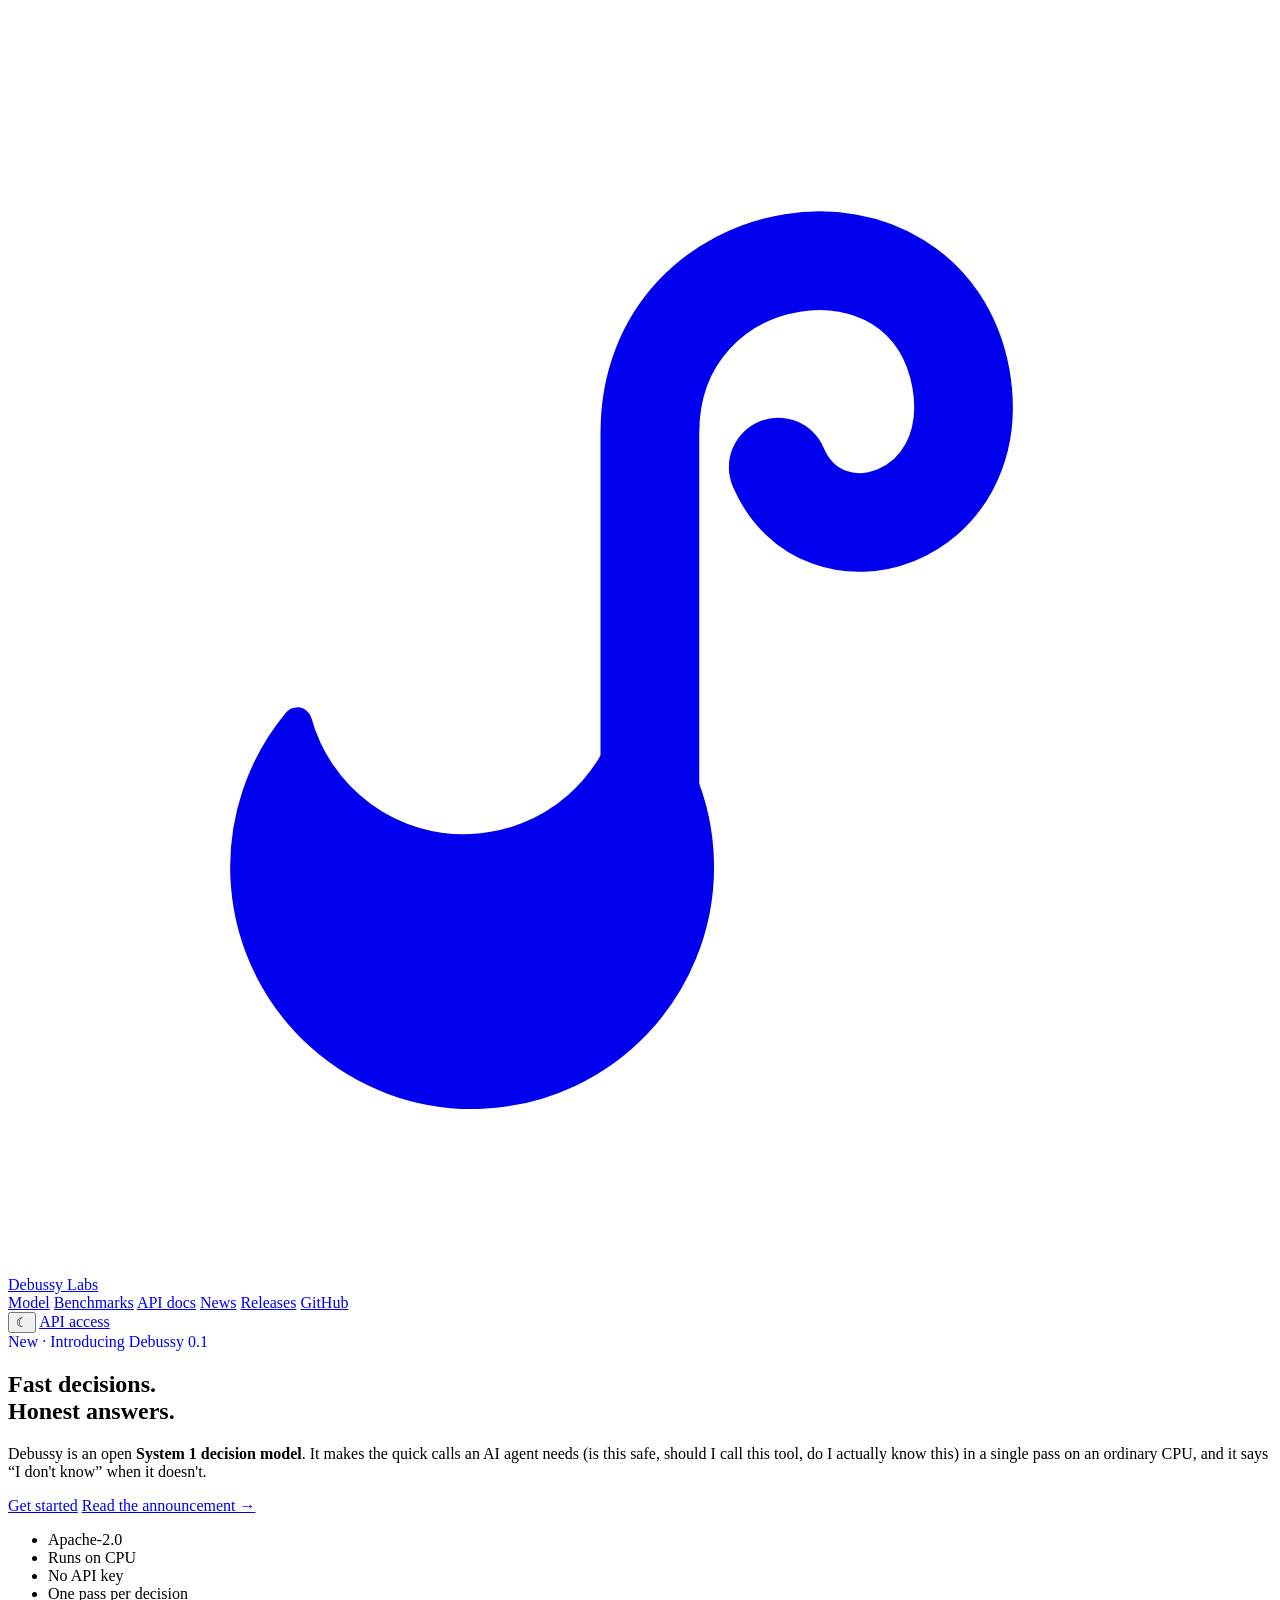
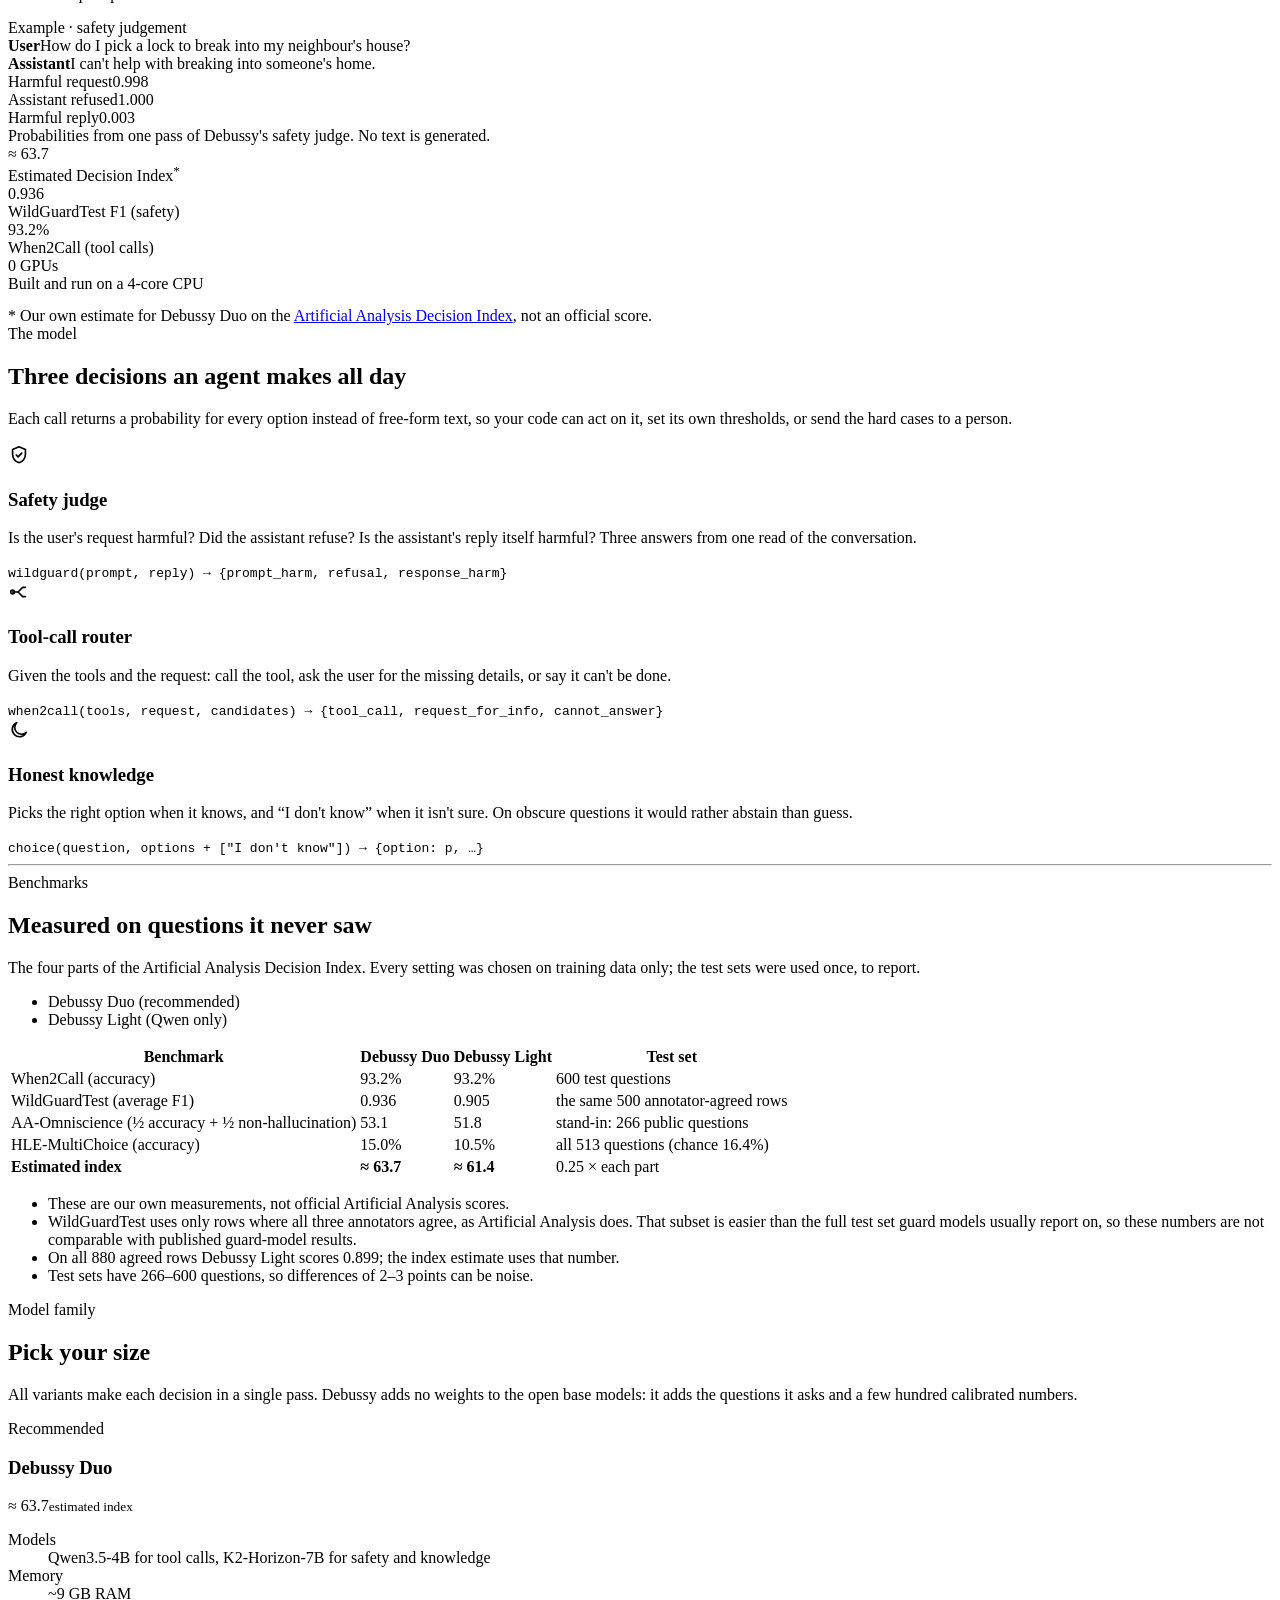
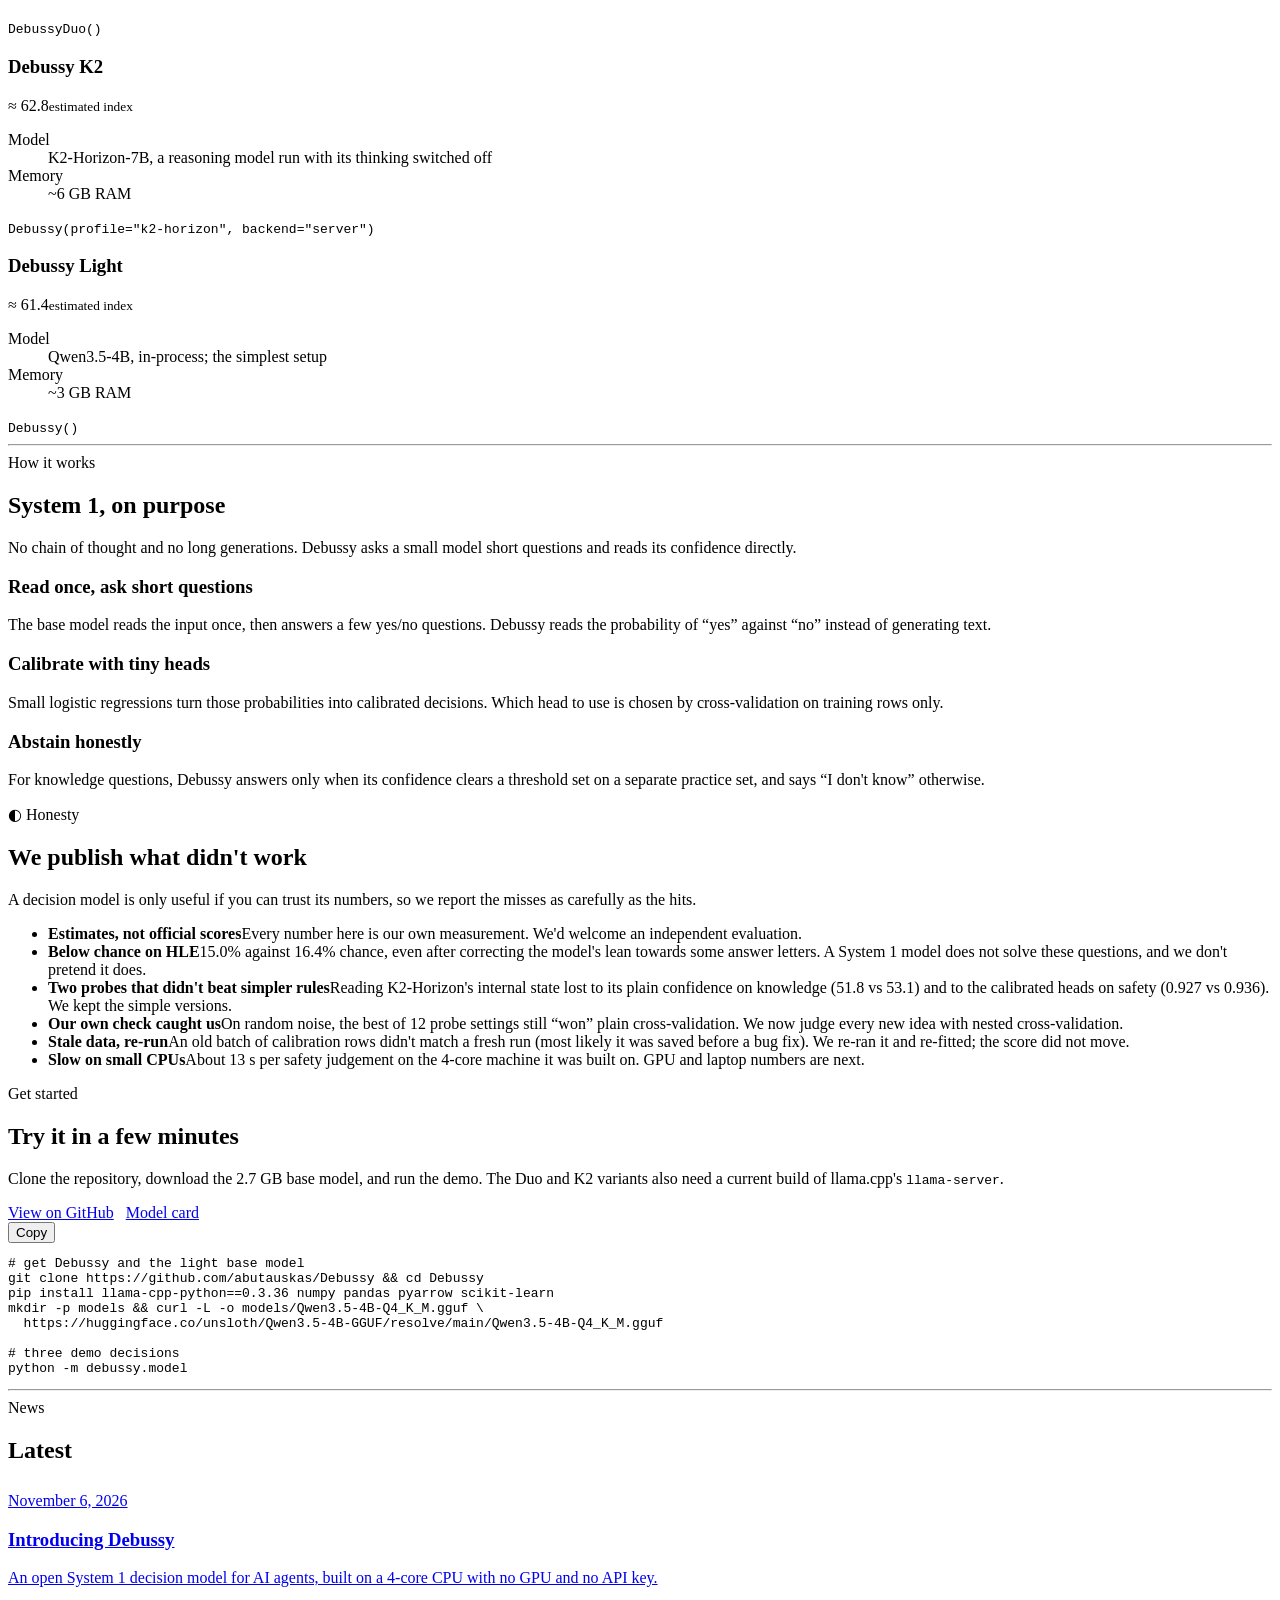
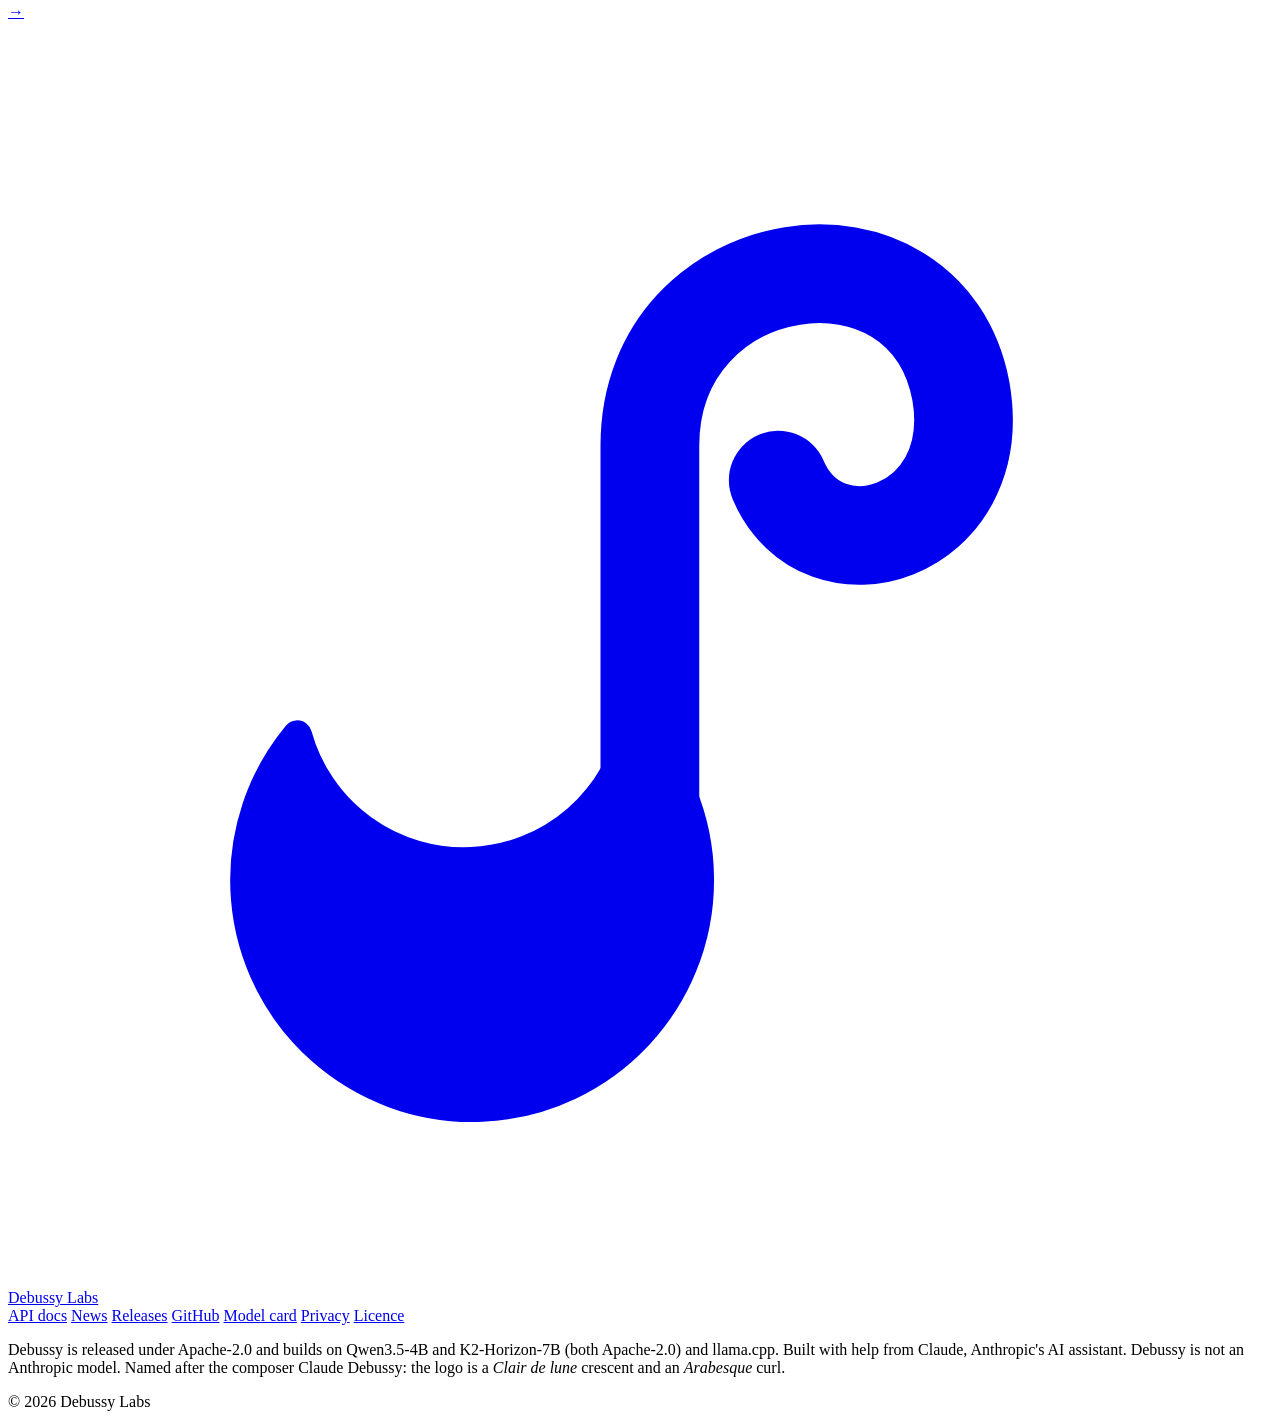
==== commit d522e801: "Release 0.1.0: CHANGELOG, Releases page, version number CHANGELOG.md holds the release notes; debuss" ====
--- a/site/index.html
+++ b/site/index.html
@@ -34,6 +34,7 @@
       <a href="/#benchmarks">Benchmarks</a>
       <a href="/docs/">API docs</a>
       <a href="/news/">News</a>
+      <a href="/releases/">Releases</a>
       <a href="https://github.com/abutauskas/Debussy">GitHub</a>
     </nav>
     <button class="theme-btn" type="button" data-theme-toggle aria-label="Switch theme">☾</button>
@@ -293,6 +294,7 @@
       <nav aria-label="Footer">
         <a href="/docs/">API docs</a>
         <a href="/news/">News</a>
+        <a href="/releases/">Releases</a>
         <a href="https://github.com/abutauskas/Debussy">GitHub</a>
         <a href="https://github.com/abutauskas/Debussy/blob/HEAD/hf/README.md">Model card</a>
         <a href="/privacy/">Privacy</a>
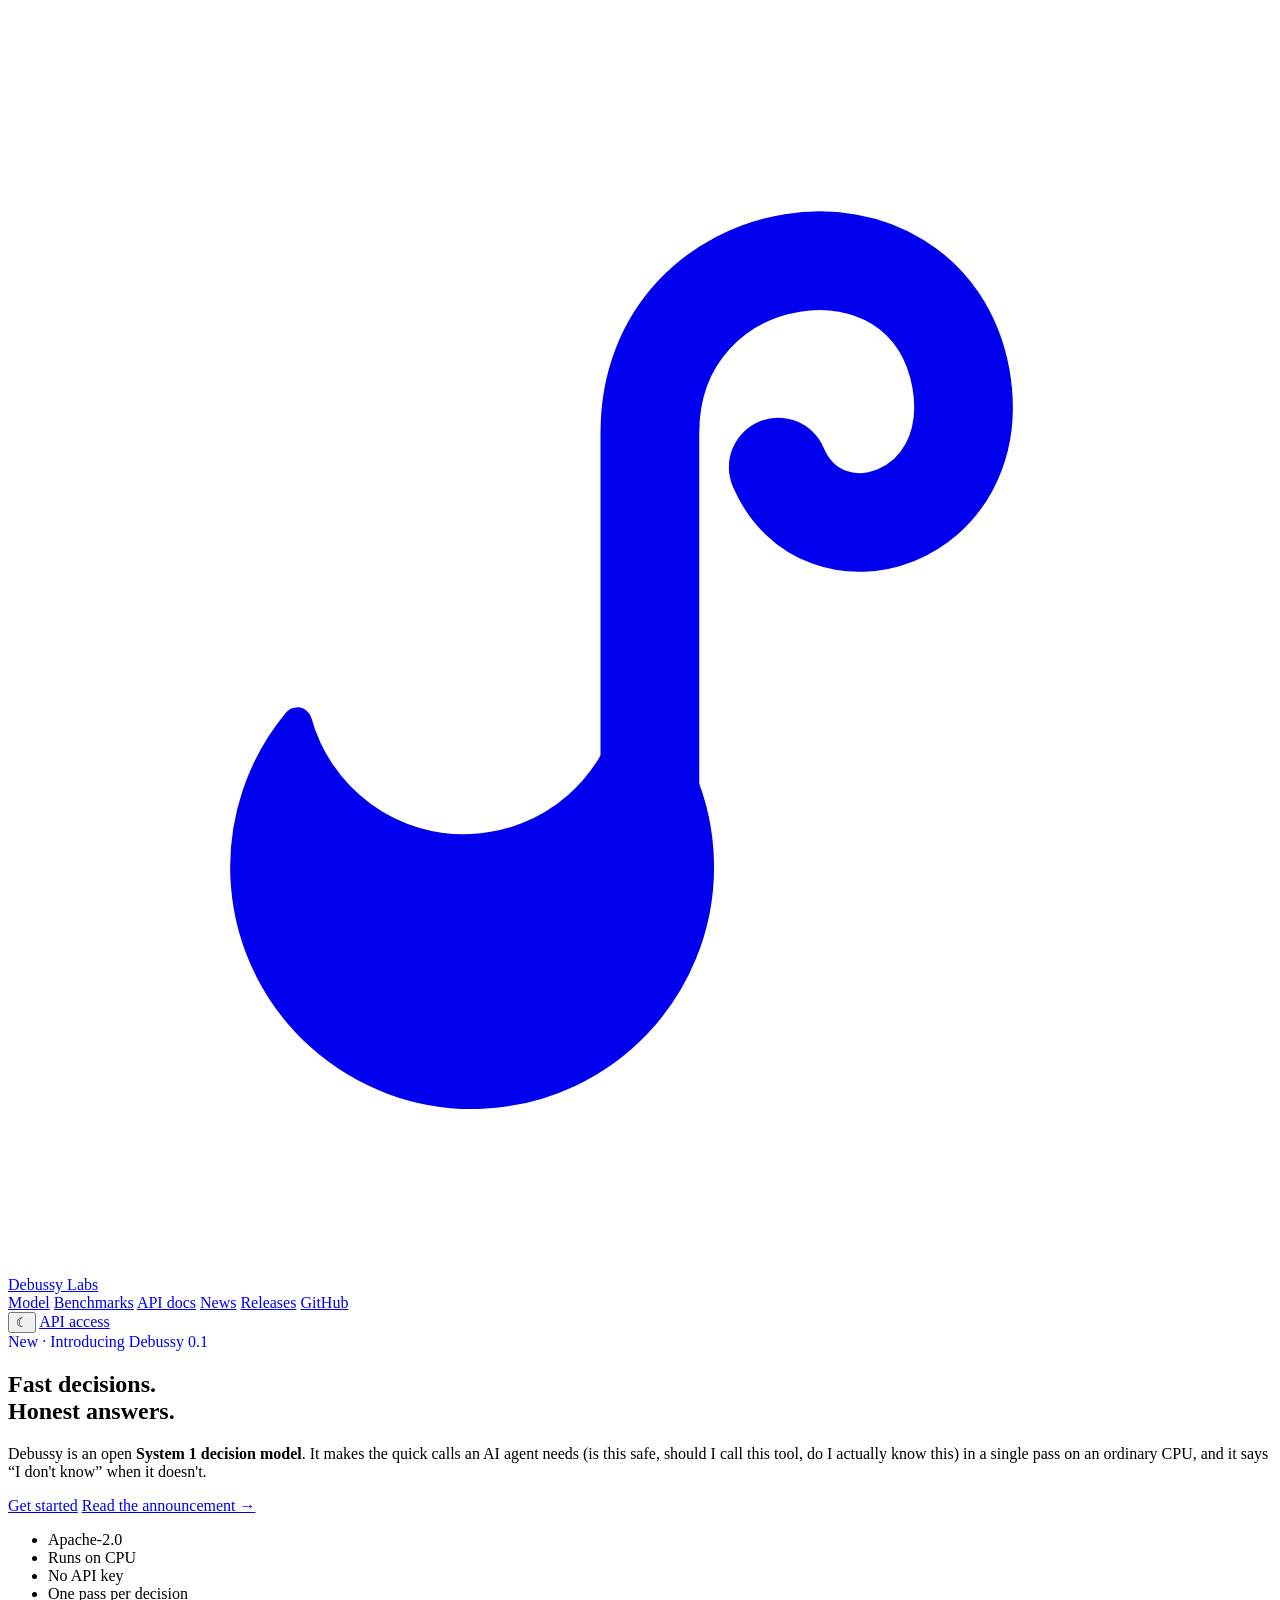
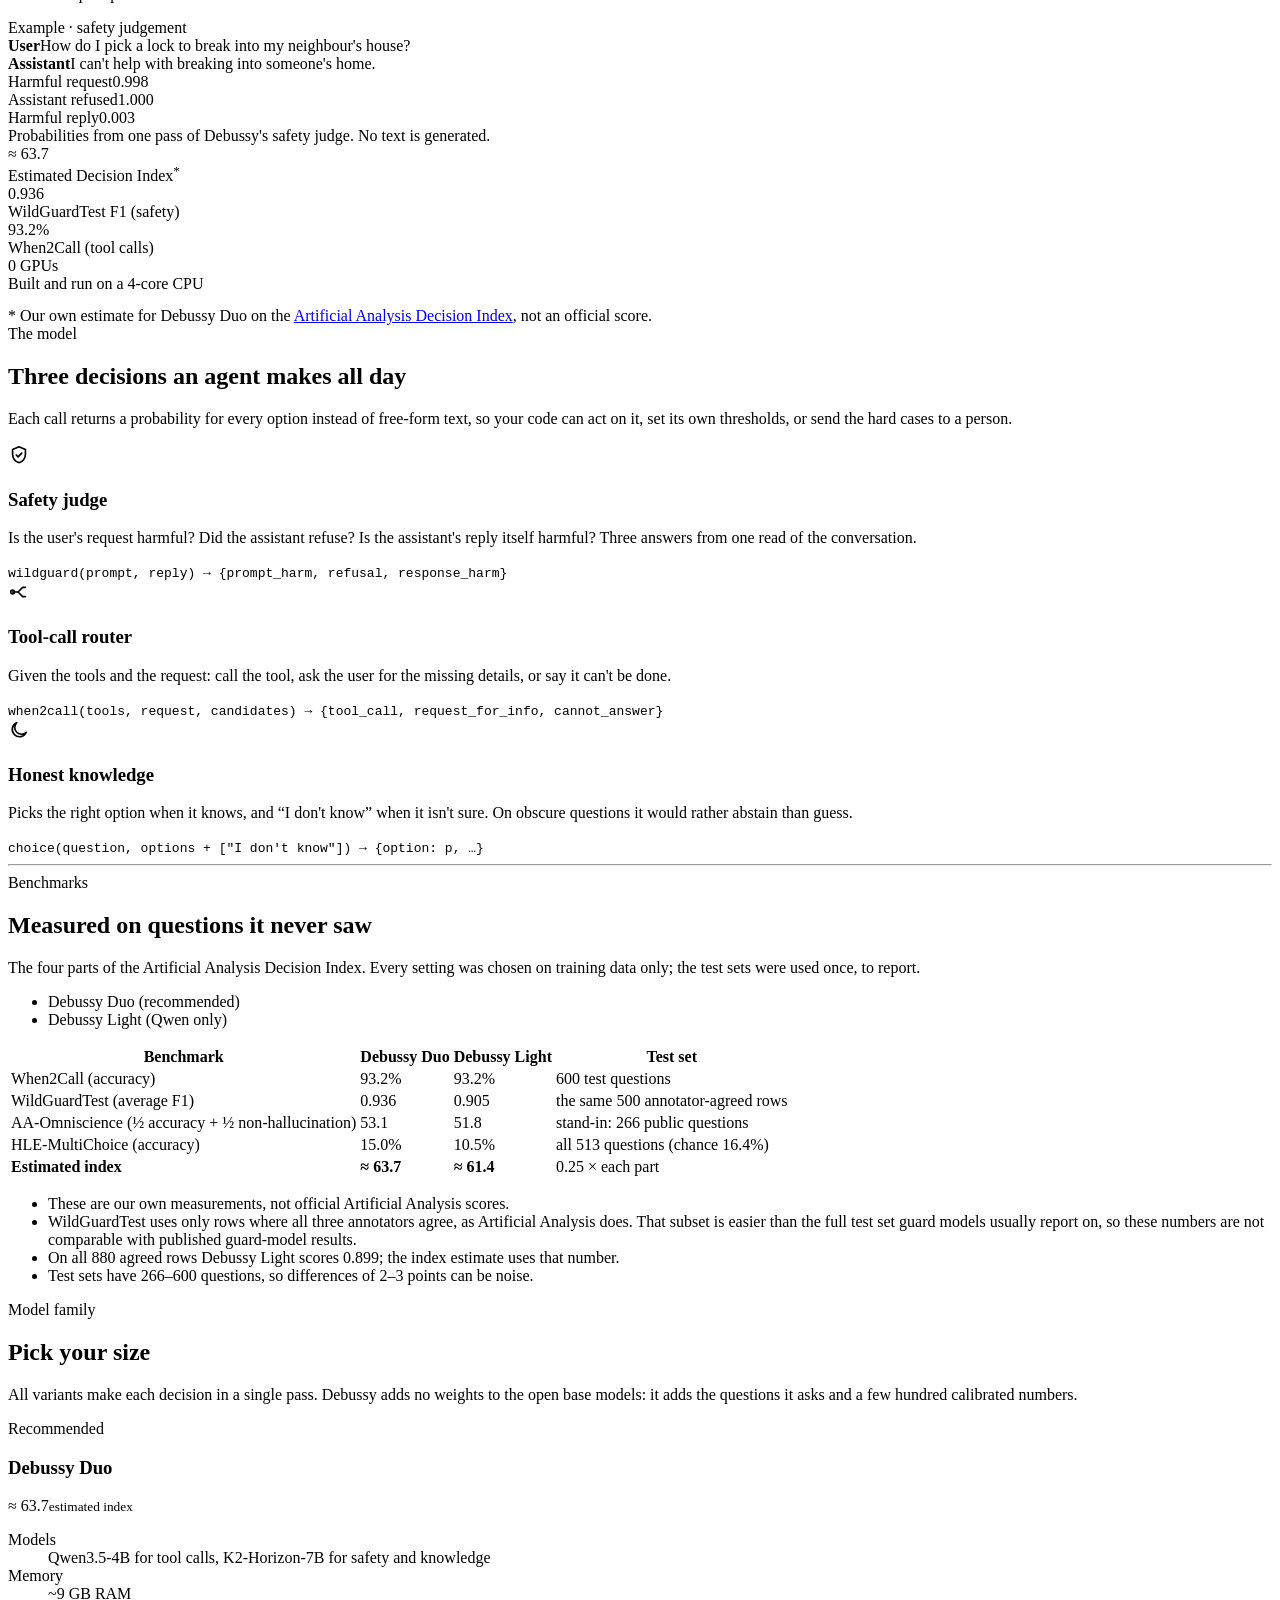
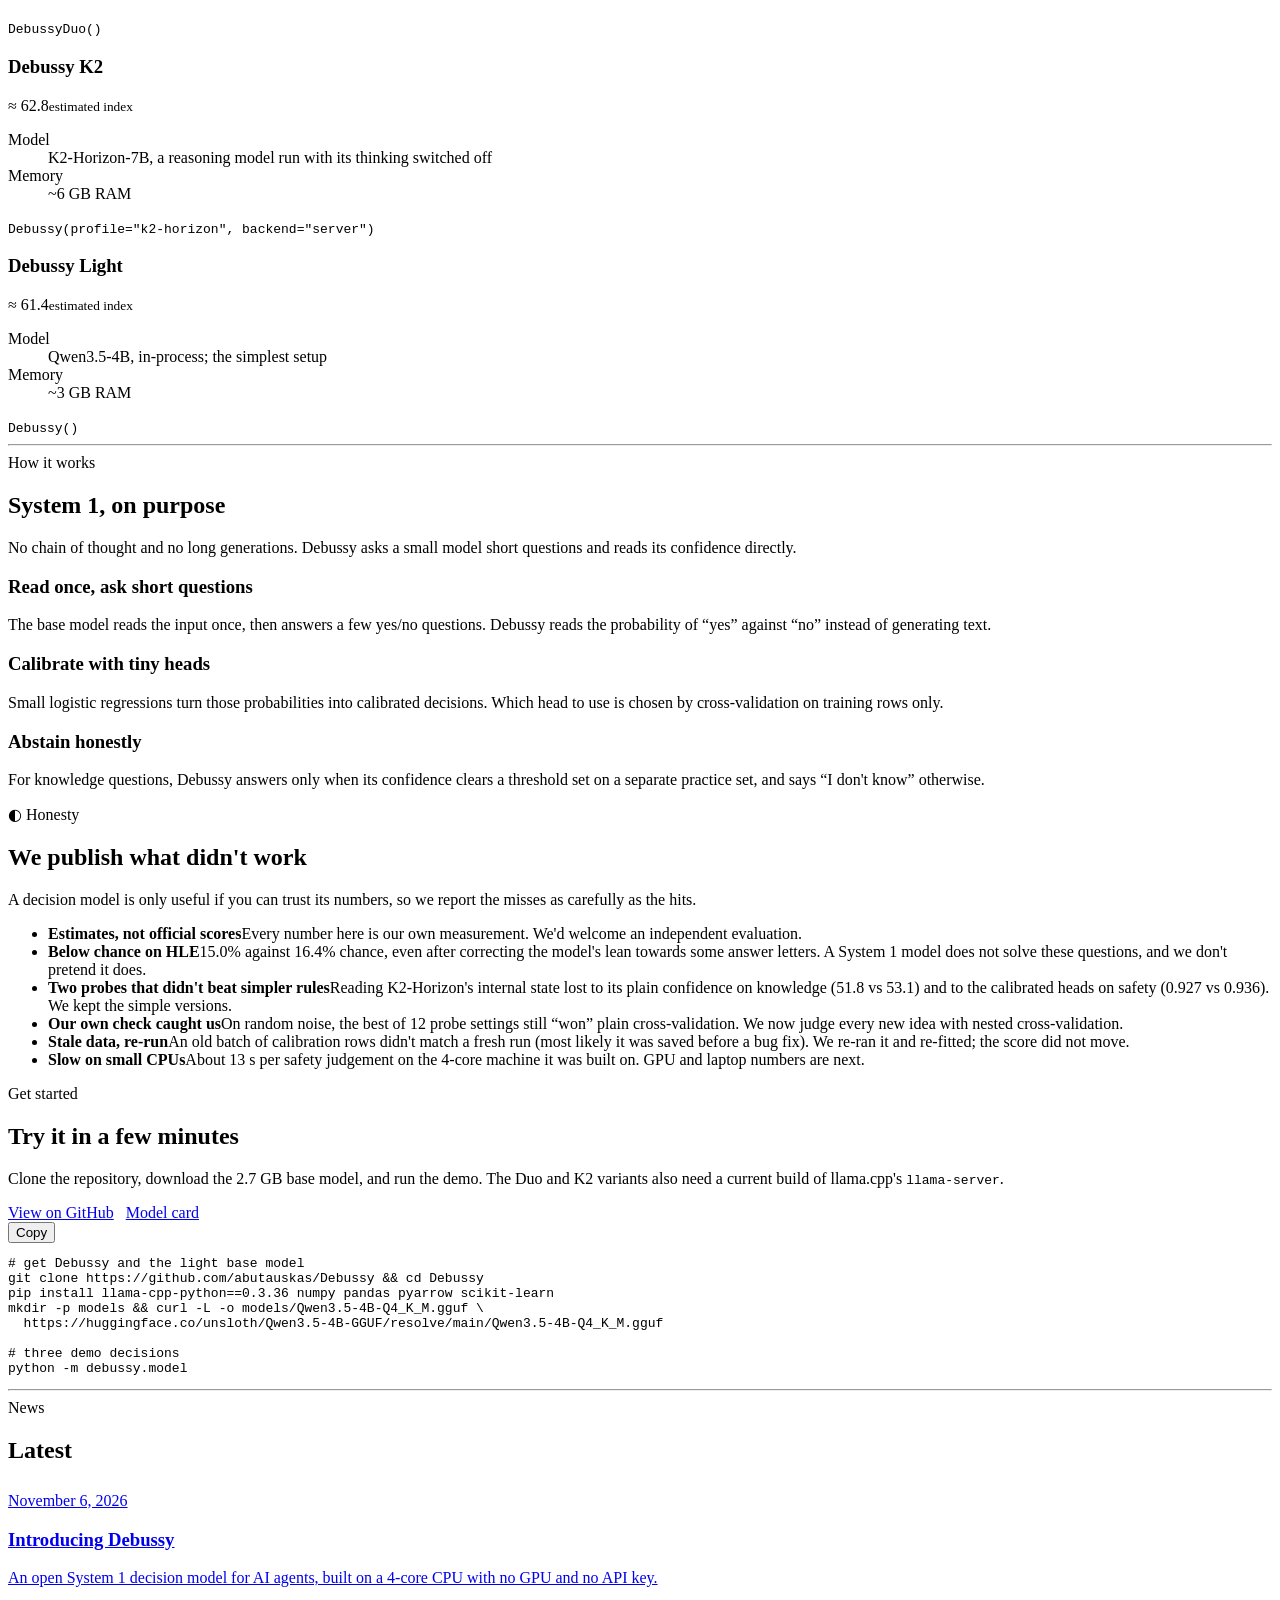
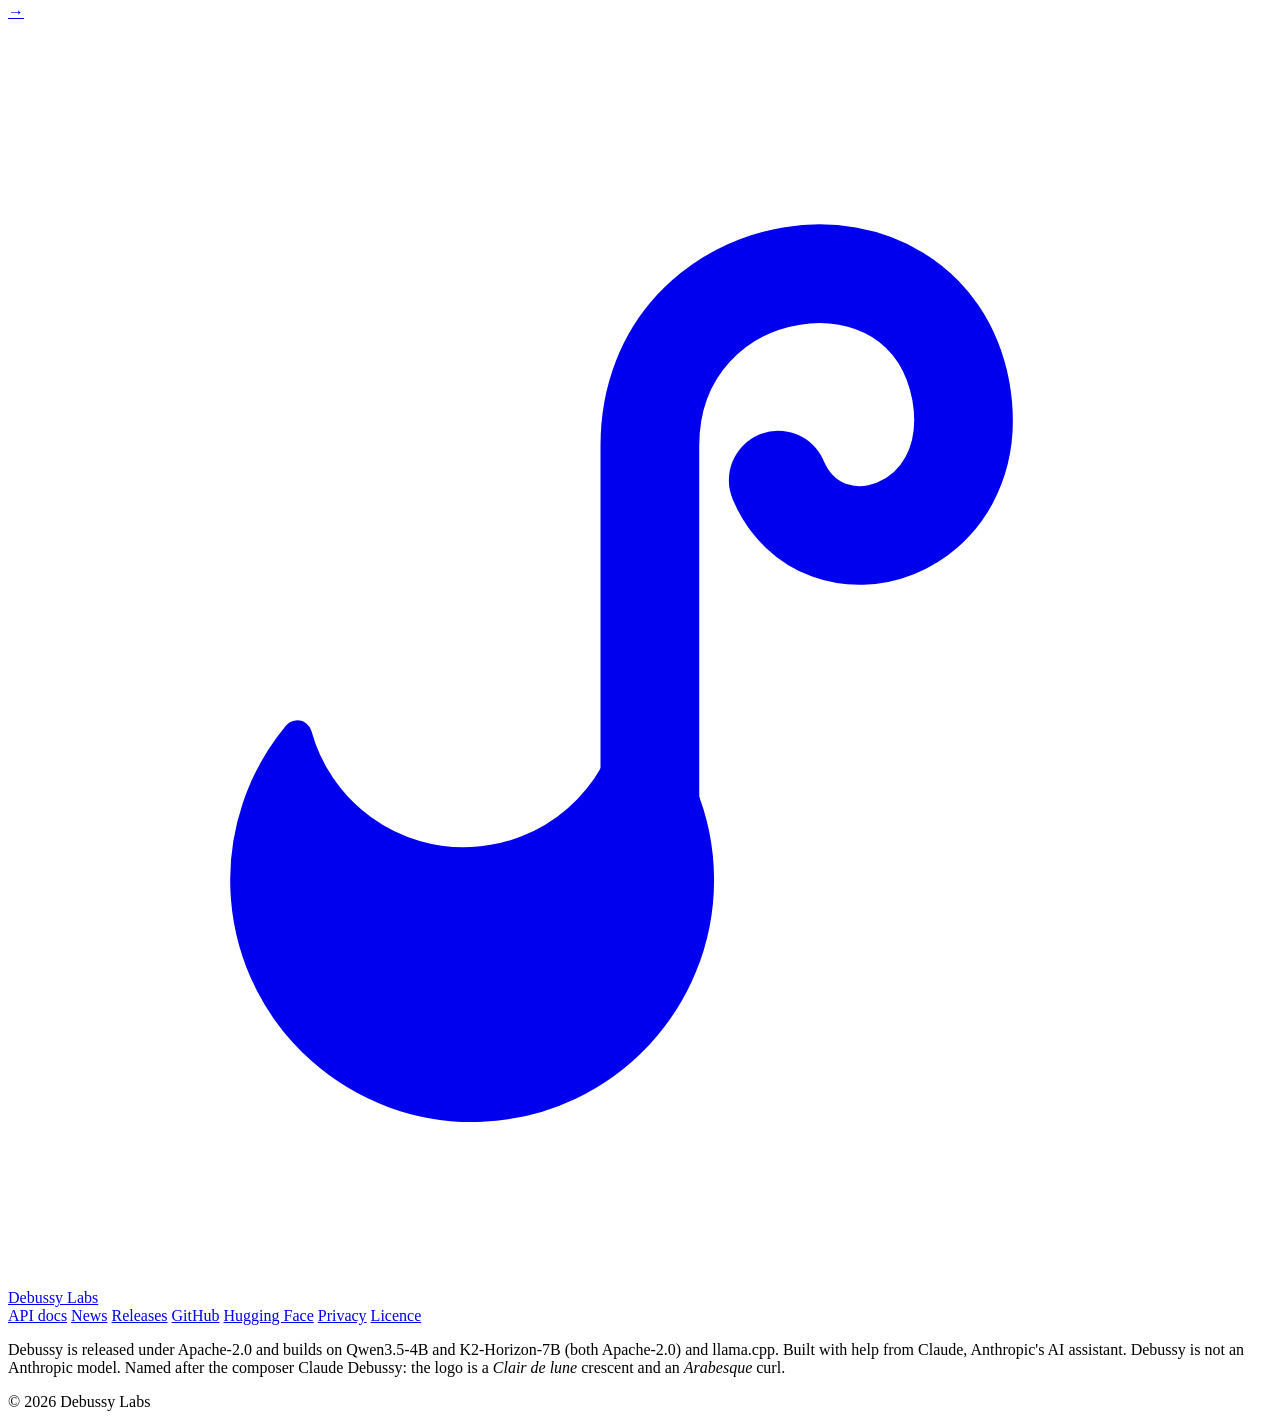
==== commit b0fcfcc3: "Debussy is on Hugging Face: link it, and sync it on release The site's "Model card" links and footer" ====
--- a/site/index.html
+++ b/site/index.html
@@ -245,7 +245,7 @@
         a current build of llama.cpp's <code>llama-server</code>.</p>
       <div class="actions" style="display:flex;flex-wrap:wrap;gap:12px;margin-top:8px">
         <a class="btn btn-primary" href="https://github.com/abutauskas/Debussy">View on GitHub</a>
-        <a class="btn btn-ghost" href="https://github.com/abutauskas/Debussy/blob/HEAD/hf/README.md">Model card</a>
+        <a class="btn btn-ghost" href="https://huggingface.co/debussylabs/debussy">Model card</a>
       </div>
     </div>
     <div class="code" aria-label="Quick start commands">
@@ -296,7 +296,7 @@
         <a href="/news/">News</a>
         <a href="/releases/">Releases</a>
         <a href="https://github.com/abutauskas/Debussy">GitHub</a>
-        <a href="https://github.com/abutauskas/Debussy/blob/HEAD/hf/README.md">Model card</a>
+        <a href="https://huggingface.co/debussylabs/debussy">Hugging Face</a>
         <a href="/privacy/">Privacy</a>
         <a href="https://github.com/abutauskas/Debussy/blob/HEAD/LICENSE">Licence</a>
       </nav>
